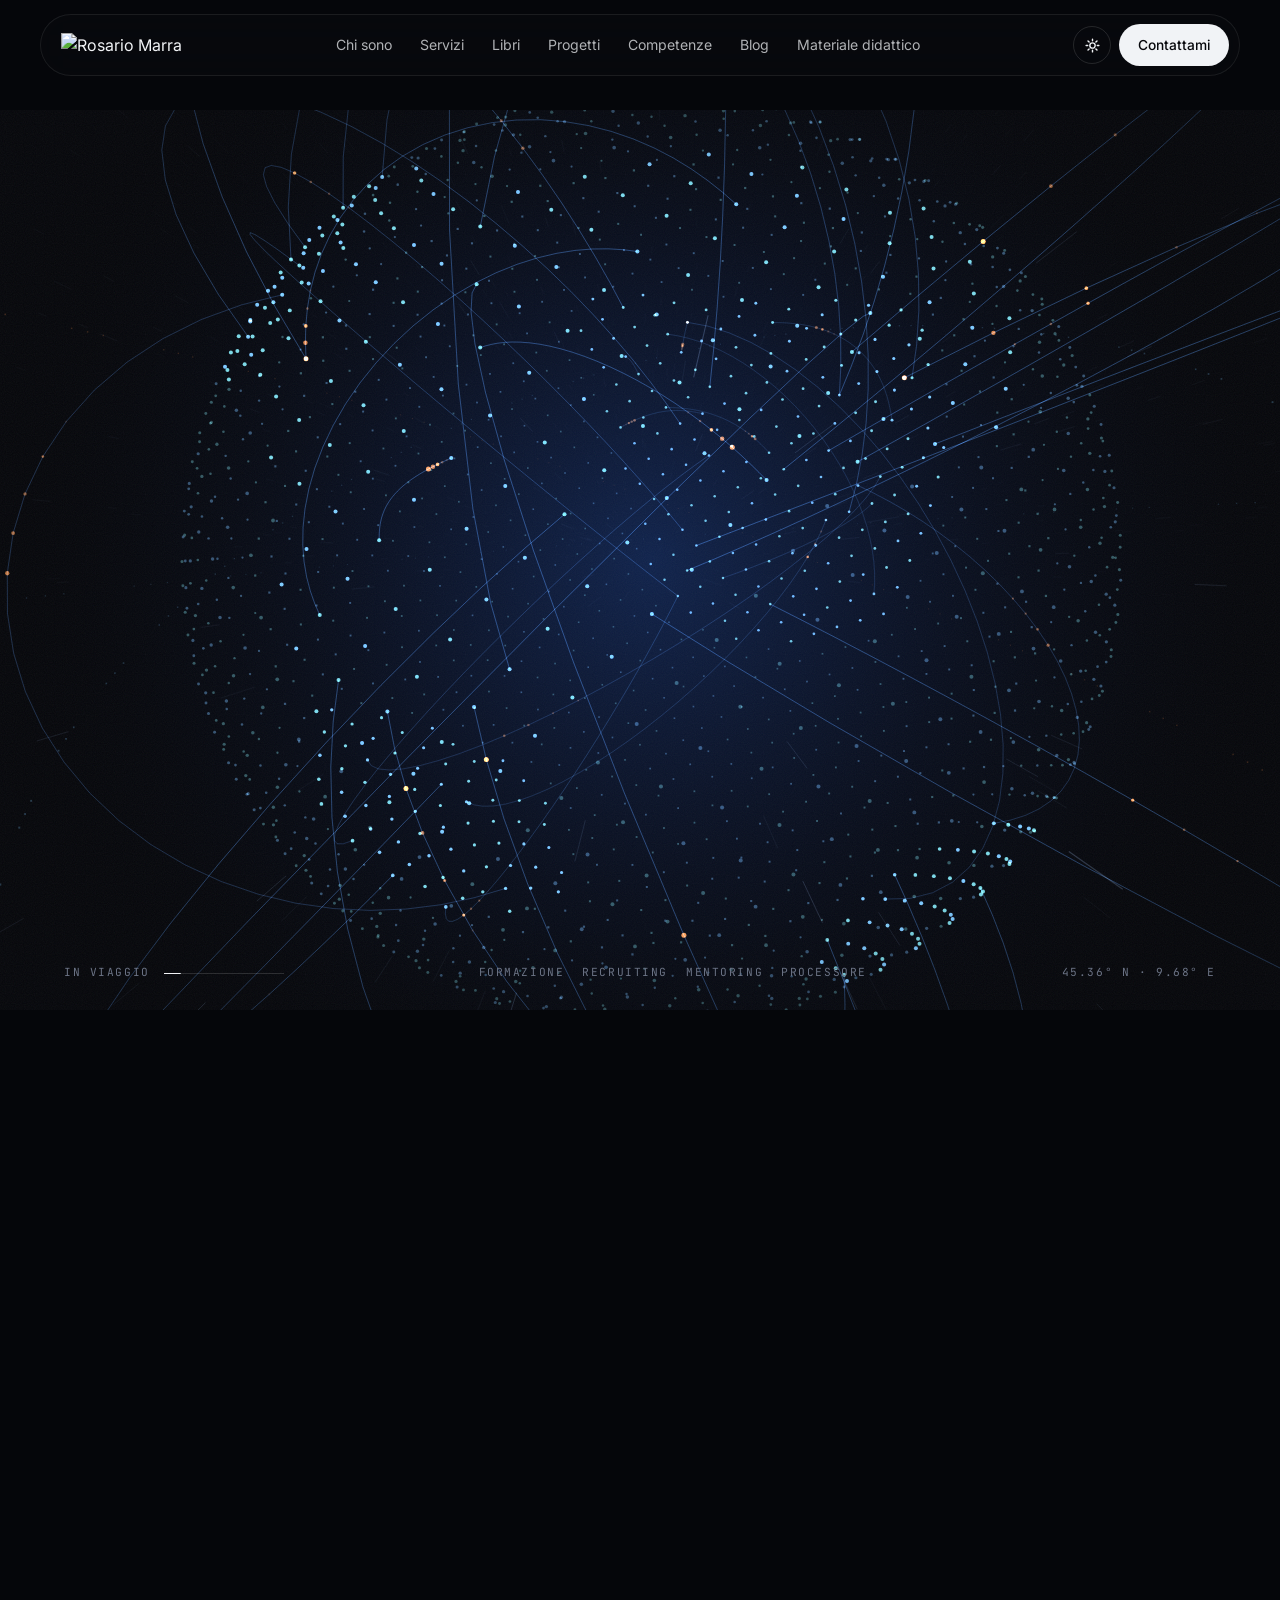
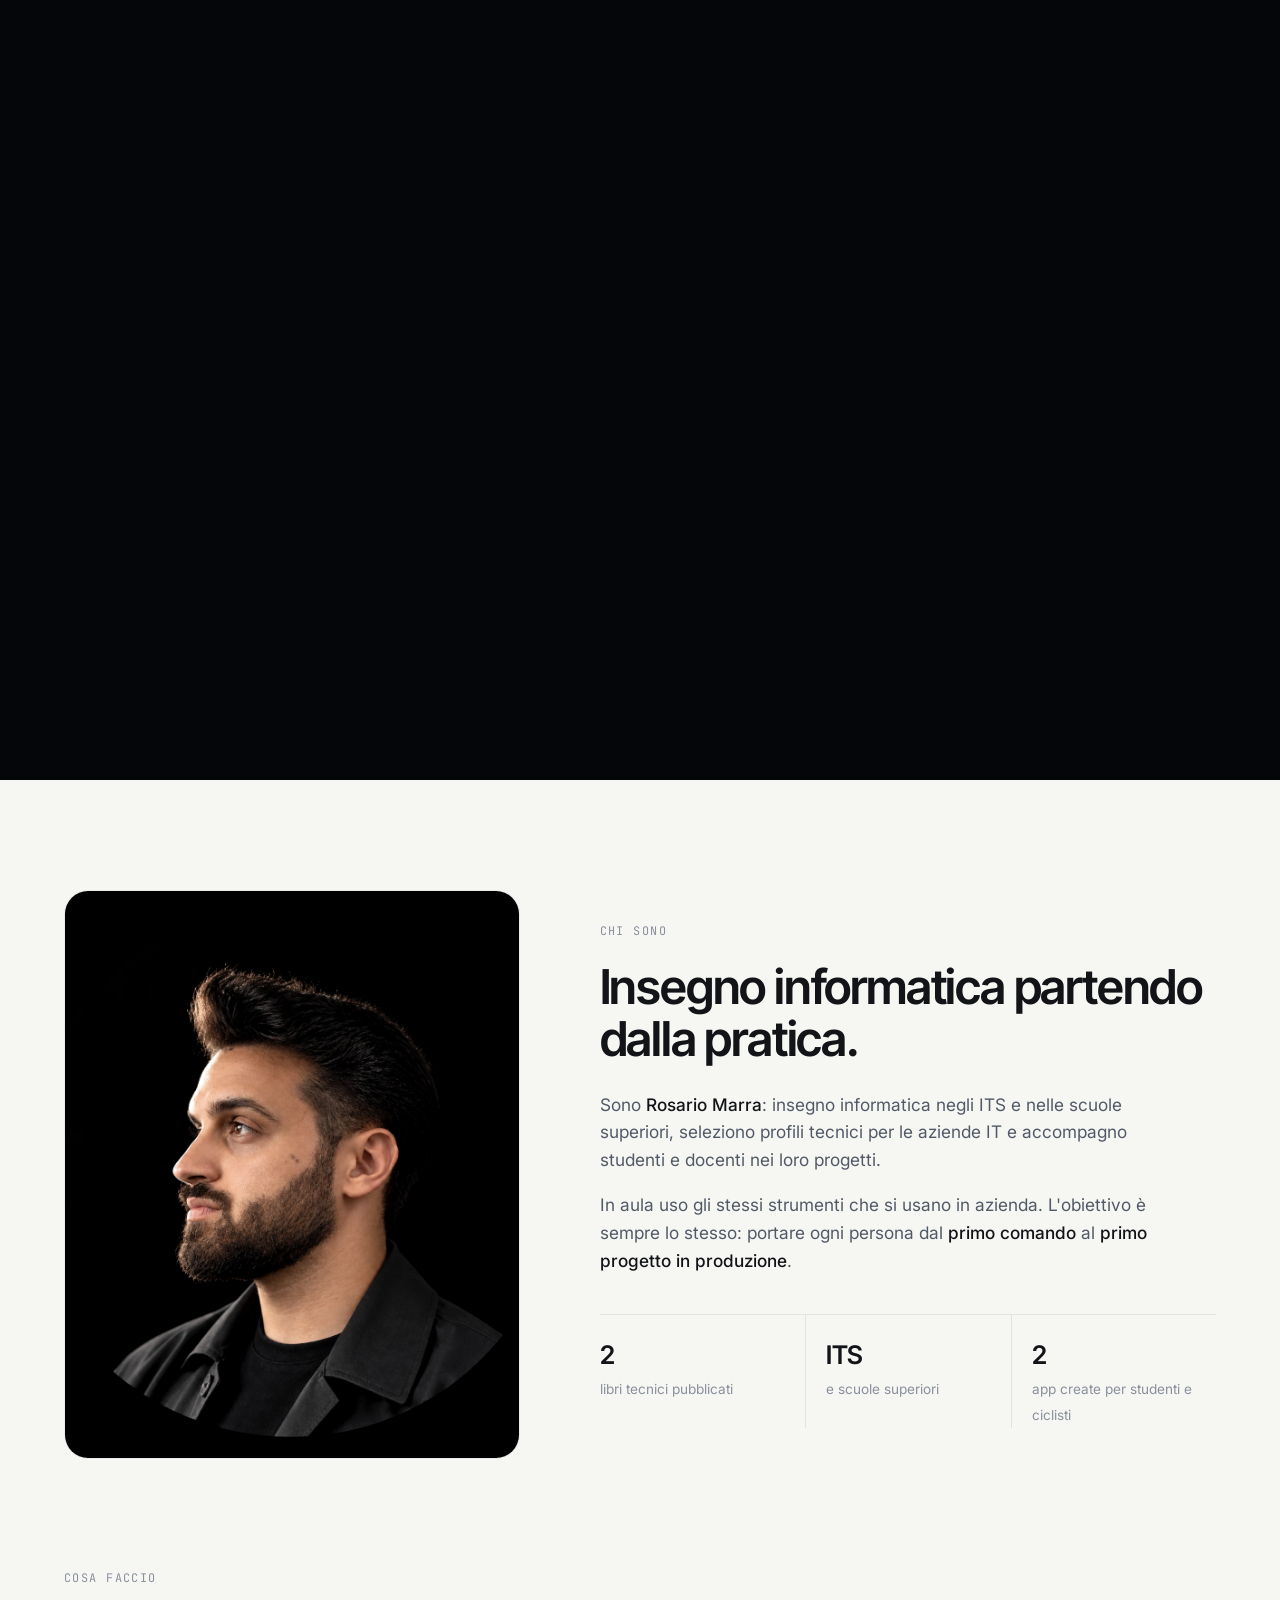
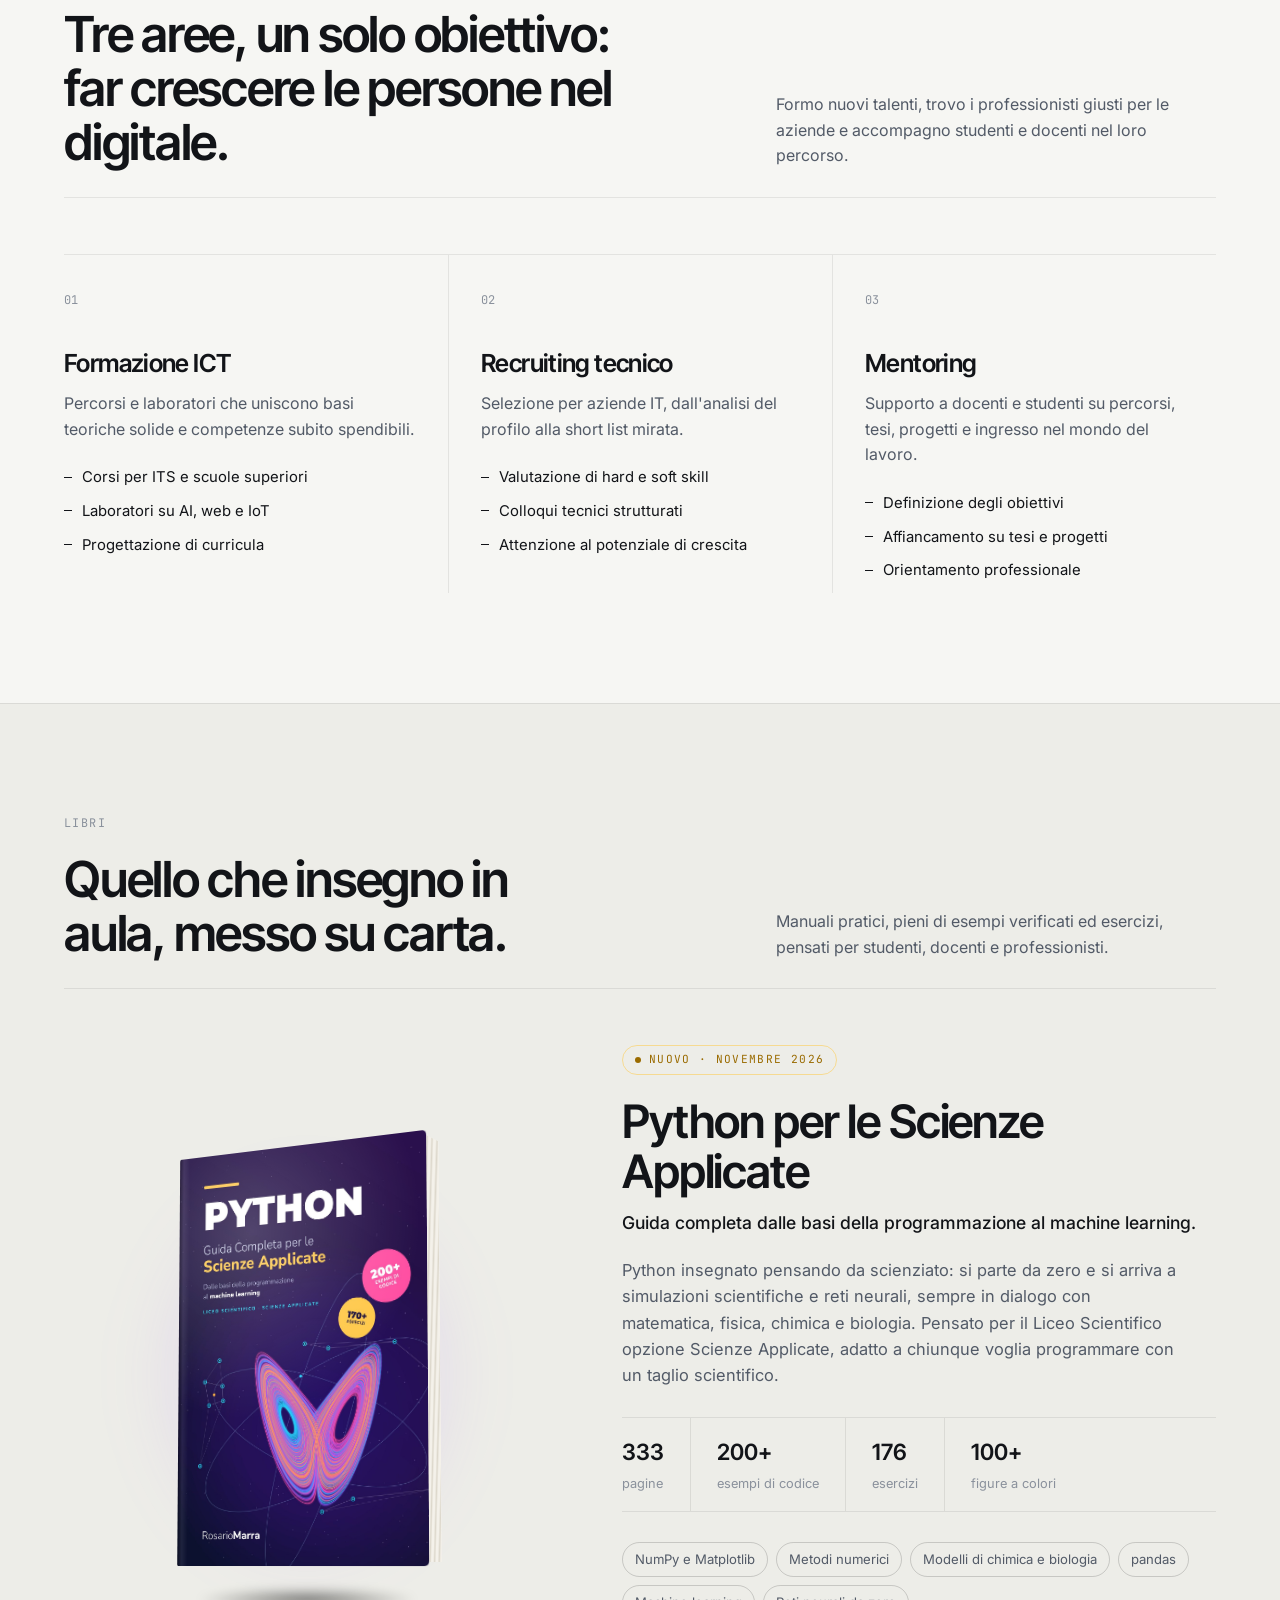
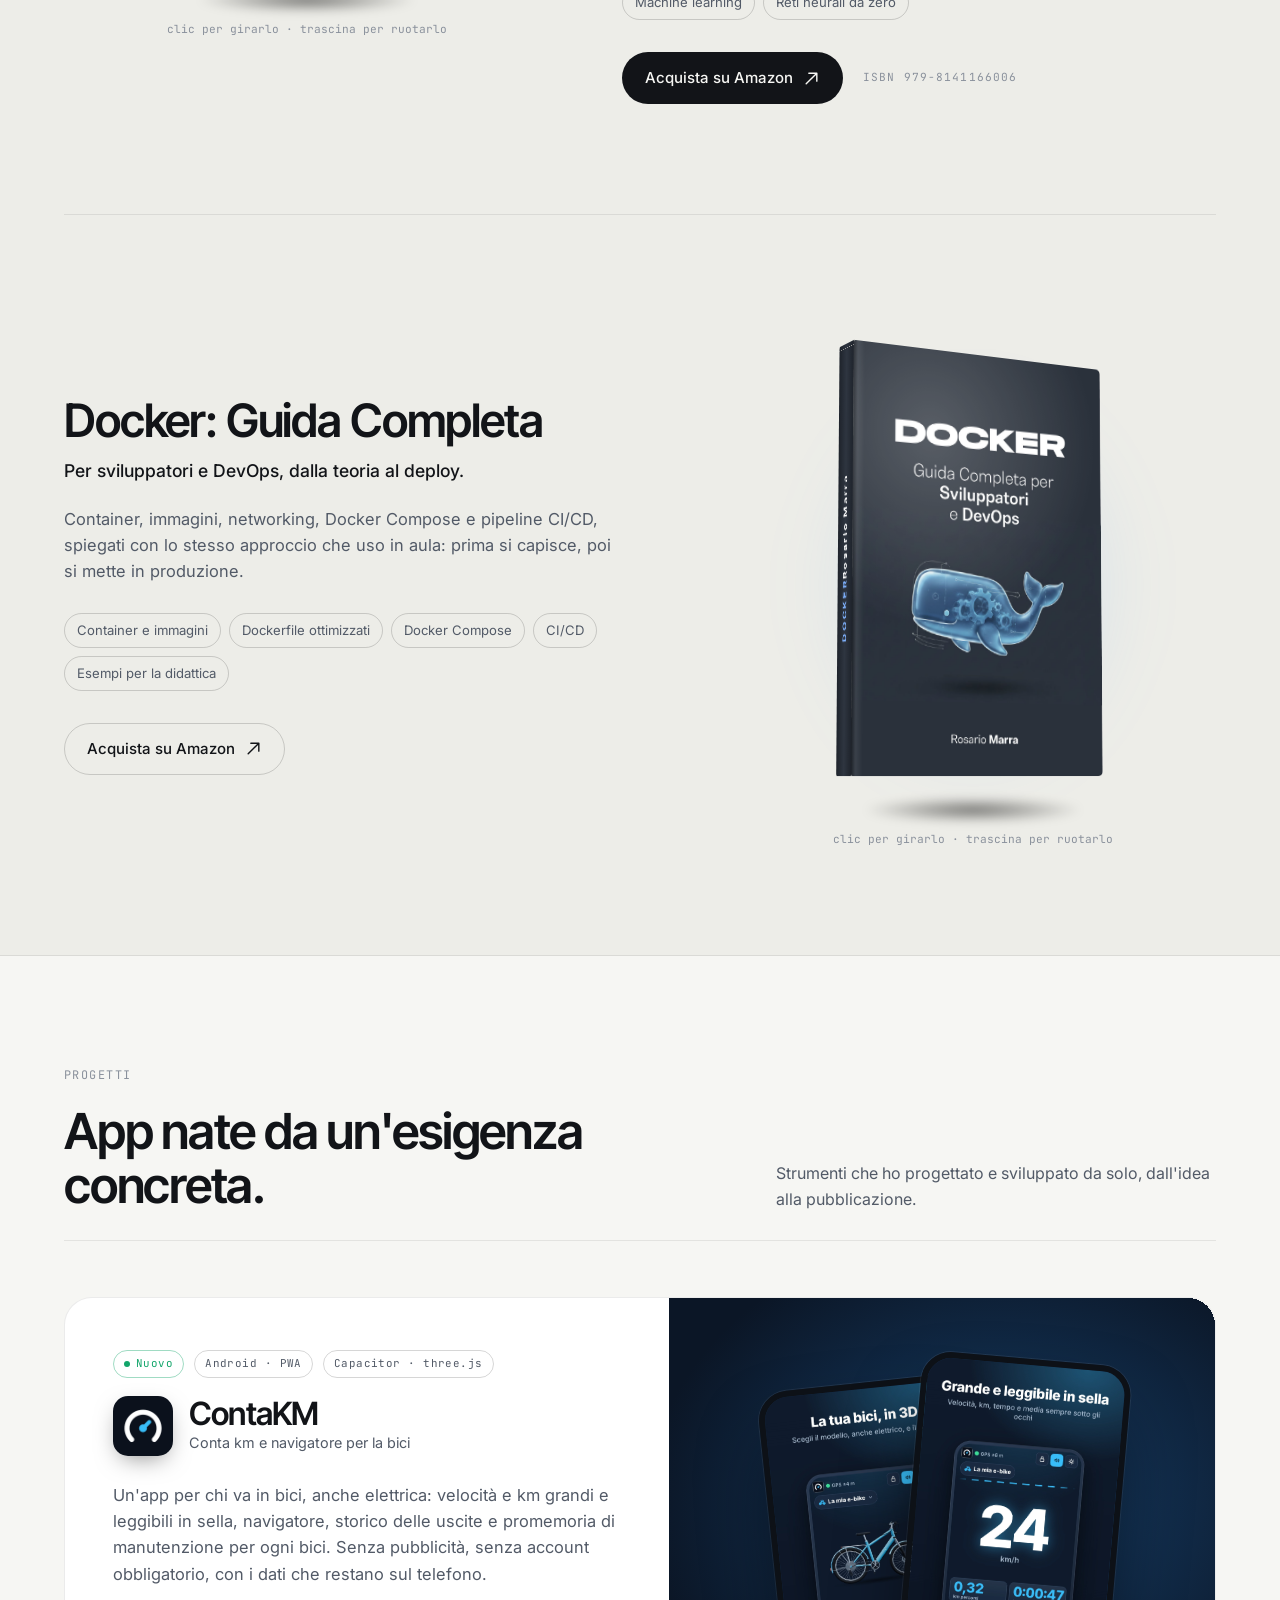
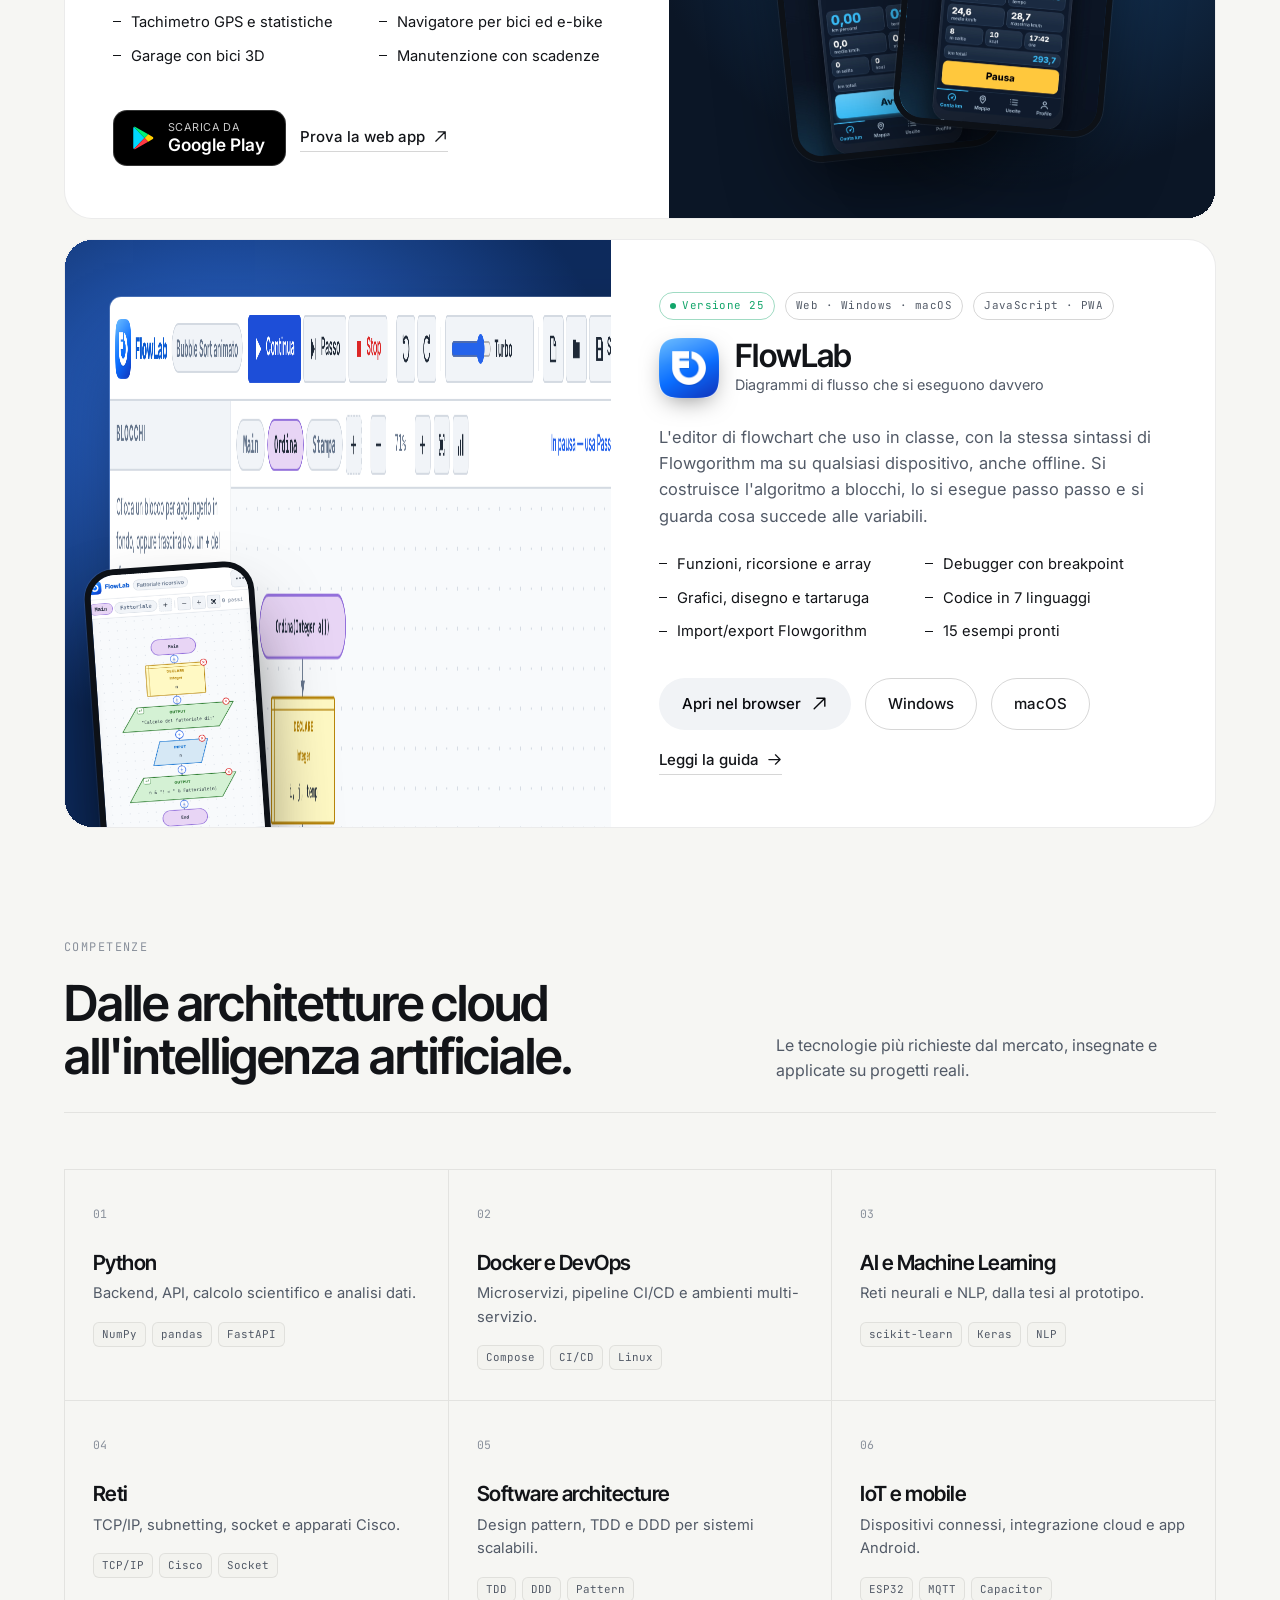
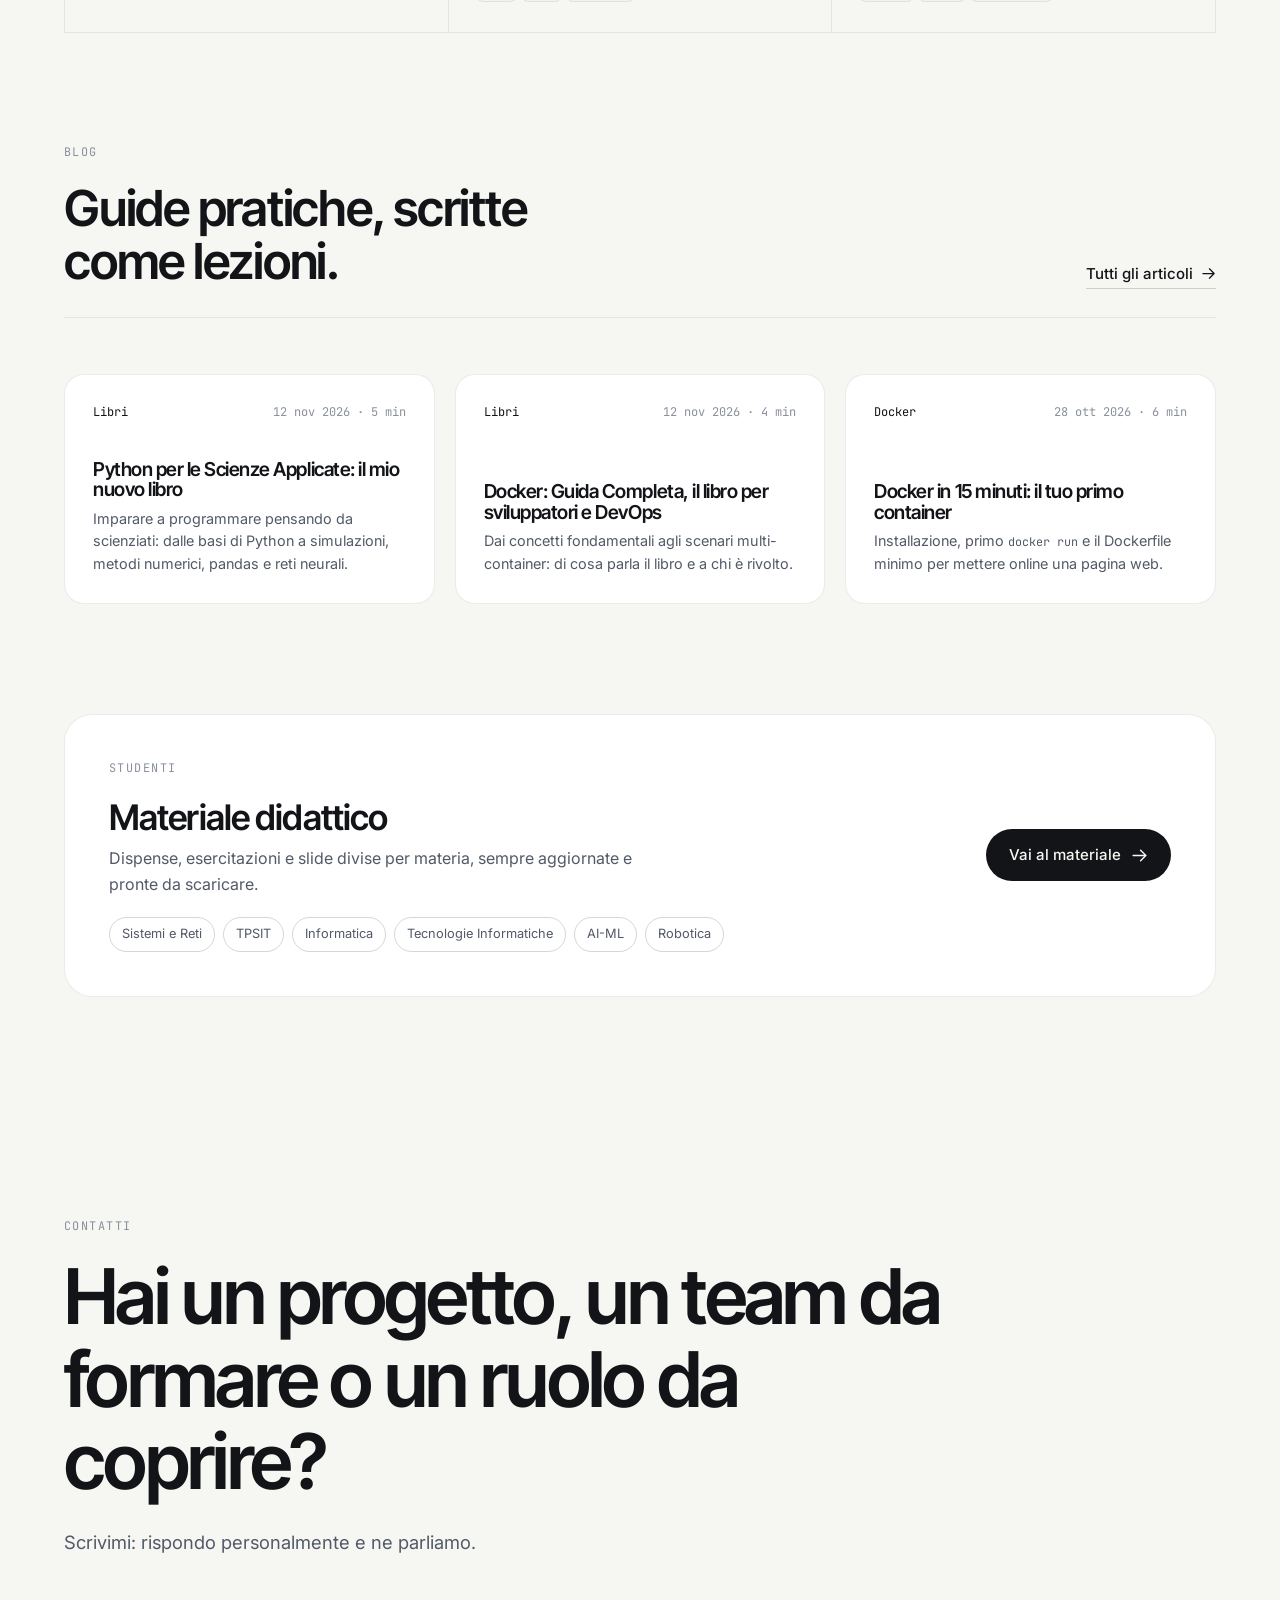
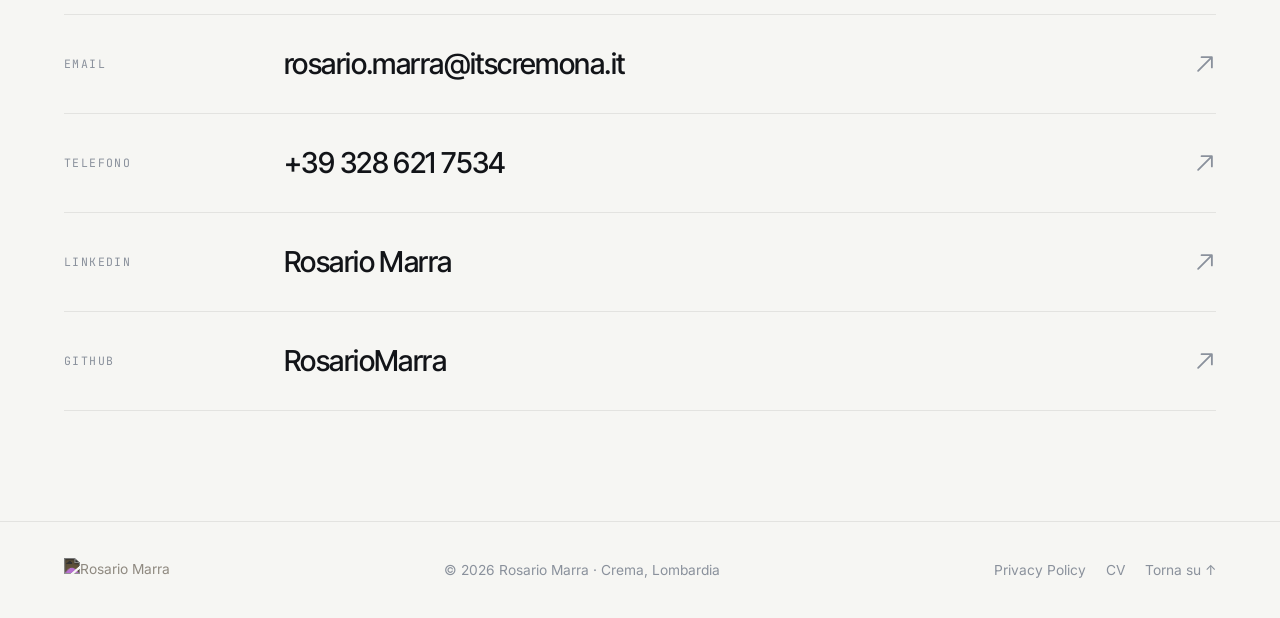
==== index.html @ b4e229fa "Home: FlowLab 25 in evidenza, ContaKM già su Google Play, foto senza didascalia" ====
<!DOCTYPE html>
<html lang="it">
<head>
<meta charset="UTF-8">
<meta name="viewport" content="width=device-width, initial-scale=1.0">
<title>Rosario Marra · Formazione ICT, Recruiting e Mentoring</title>
<meta name="description" content="Rosario Marra: docente e formatore ICT, recruiter tecnico e mentor. Autore di 'Python per le Scienze Applicate' e 'Docker: Guida Completa'. Creatore di FlowLab e ContaKM.">
<meta name="google-site-verification" content="A519YmlMuisMkPu24GiVBRYq2DzN08MAo_xSi-Y0aA8">
<meta name="author" content="Rosario Marra">
<meta name="robots" content="index, follow">
<link rel="canonical" href="https://rosariomarra.github.io/">
<meta property="og:type" content="website">
<meta property="og:locale" content="it_IT">
<meta property="og:site_name" content="Rosario Marra">
<meta property="og:url" content="https://rosariomarra.github.io/">
<meta property="og:title" content="Rosario Marra · Formazione ICT">
<meta property="og:description" content="Formazione, recruiting tecnico e mentoring nel mondo ICT.">
<meta property="og:image" content="https://rosariomarra.github.io/immagini/foto-rosario.webp">
<meta name="twitter:card" content="summary_large_image">
<link rel="icon" href="immagini/Logo Rosario Marra nero.png" type="image/png">
<script type="application/ld+json">
{
  "@context": "https://schema.org",
  "@graph": [
    {
      "@type": "Person",
      "@id": "https://rosariomarra.github.io/#persona",
      "name": "Rosario Marra",
      "url": "https://rosariomarra.github.io/",
      "image": "https://rosariomarra.github.io/immagini/foto-rosario.webp",
      "jobTitle": "Docente e formatore ICT, recruiter tecnico, mentor",
      "address": { "@type": "PostalAddress", "addressLocality": "Crema", "addressRegion": "Lombardia", "addressCountry": "IT" },
      "knowsAbout": ["Python", "Docker", "Intelligenza Artificiale", "Machine Learning", "IoT", "Reti TCP/IP", "Software Architecture"],
      "sameAs": ["https://linkedin.com/in/rosario-marra-2182bb107", "https://github.com/RosarioMarra"]
    },
    {
      "@type": "Book",
      "name": "Python per le Scienze Applicate: Guida completa dalle basi della programmazione al machine learning",
      "author": { "@id": "https://rosariomarra.github.io/#persona" },
      "isbn": "9798141166006",
      "numberOfPages": 333,
      "datePublished": "2026-11-09",
      "inLanguage": "it",
      "image": "https://rosariomarra.github.io/immagini/python-cover-front.jpg",
      "url": "https://www.amazon.it/dp/B0HQZT2199"
    },
    {
      "@type": "Book",
      "name": "Docker: Guida Completa per Sviluppatori e DevOps",
      "author": { "@id": "https://rosariomarra.github.io/#persona" },
      "inLanguage": "it",
      "image": "https://rosariomarra.github.io/immagini/cover-front.jpg"
    },
    {
      "@type": "MobileApplication",
      "name": "ContaKM",
      "operatingSystem": "Android",
      "applicationCategory": "SportsApplication",
      "author": { "@id": "https://rosariomarra.github.io/#persona" },
      "url": "https://rosariomarra.github.io/ContaKM/"
    },
    {
      "@type": "SoftwareApplication",
      "name": "FlowLab",
      "softwareVersion": "25",
      "operatingSystem": "Web, Windows, macOS",
      "applicationCategory": "EducationalApplication",
      "offers": { "@type": "Offer", "price": "0", "priceCurrency": "EUR" },
      "author": { "@id": "https://rosariomarra.github.io/#persona" },
      "image": "https://rosariomarra.github.io/immagini/flowlab/desktop.png",
      "url": "https://rosariomarra.github.io/FlowLab/"
    },
    {
      "@type": "WebSite",
      "name": "Rosario Marra",
      "url": "https://rosariomarra.github.io/",
      "inLanguage": "it"
    }
  ]
}
</script>
<meta name="theme-color" content="#06070B">
<link rel="preconnect" href="https://fonts.googleapis.com">
<link rel="preconnect" href="https://fonts.gstatic.com" crossorigin>
<link href="https://fonts.googleapis.com/css2?family=Inter:wght@400;500;600&family=Inter+Tight:wght@500;600;700&family=JetBrains+Mono:wght@400;500&display=swap" rel="stylesheet">
<style>
:root{
  --bg:#06070B; --bg-2:#0C0E14; --card:#10131A; --card-2:#161A22;
  --text:#F1F3F6; --muted:#98A1B0; --faint:#5C6474;
  --line:rgba(255,255,255,.07); --line-2:rgba(255,255,255,.14);
  --blue:#4D9FFF; --blue-soft:rgba(77,159,255,.10);
  --orange:#FF7A1A;
  --green:#3DDC97;
  --radius:18px;
  --display:'Inter Tight',Inter,system-ui,sans-serif;
  --body:Inter,system-ui,-apple-system,"Segoe UI",sans-serif;
  --mono:'JetBrains Mono',ui-monospace,Consolas,monospace;
  --shadow:0 30px 80px -30px rgba(0,0,0,.7);
  --logo-filter:none;
  --ease:cubic-bezier(.2,.7,.2,1);
}
:root[data-theme="light"]{
  --bg:#F6F6F3; --bg-2:#EDEDE8; --card:#FFFFFF; --card-2:#F3F3EF;
  --text:#121418; --muted:#525A67; --faint:#8A919C;
  --line:rgba(0,0,0,.08); --line-2:rgba(0,0,0,.16);
  --blue:#1F6FEB; --blue-soft:rgba(31,111,235,.08);
  --orange:#E8620A;
  --green:#12A56A;
  --shadow:0 30px 60px -30px rgba(20,22,26,.25);
  --logo-filter:invert(1);
}
*{margin:0;padding:0;box-sizing:border-box}
html{scroll-behavior:smooth;scroll-padding-top:90px}
body{font-family:var(--body);background:var(--bg);color:var(--text);line-height:1.6;-webkit-font-smoothing:antialiased;overflow-x:hidden;transition:background .3s,color .3s}
a{color:inherit;text-decoration:none}
img{max-width:100%;display:block}
.wrap{max-width:1200px;margin:0 auto;padding:0 24px}
section{padding:110px 0}
h1,h2,h3{font-family:var(--display);letter-spacing:-.025em;line-height:1.08;font-weight:600}
.label{font-family:var(--mono);font-size:.74rem;color:var(--faint);letter-spacing:.12em;text-transform:uppercase;margin-bottom:20px;display:flex;gap:14px;align-items:center}
.label b{color:var(--text);font-weight:500}
.sec-head{display:grid;grid-template-columns:1fr 1fr;gap:48px;align-items:end;margin-bottom:56px;padding-bottom:28px;border-bottom:1px solid var(--line)}
.sec-head h2{font-size:clamp(2rem,4vw,3.1rem)}
.sec-head p{color:var(--muted);max-width:440px;justify-self:end}
.muted{color:var(--muted)}

/* Buttons */
.btn{display:inline-flex;align-items:center;gap:10px;padding:13px 22px;border-radius:999px;font-weight:500;font-size:.94rem;transition:background .25s,border-color .25s,color .25s,transform .25s;border:1px solid transparent;cursor:pointer;white-space:nowrap}
.btn svg{width:17px;height:17px}
.btn-primary{background:var(--text);color:var(--bg)}
.btn-primary:hover{transform:translateY(-1px);background:color-mix(in srgb,var(--text) 86%,var(--blue))}
.btn-ghost{border-color:var(--line-2);color:var(--text)}
.btn-ghost:hover{border-color:var(--text)}
.btn-light{background:#F1F3F6;color:#06070B}
.btn-light:hover{background:#fff;transform:translateY(-1px)}
.btn-outline-light{border-color:rgba(255,255,255,.28);color:#F1F3F6}
.btn-outline-light:hover{border-color:#fff}
.link{display:inline-flex;align-items:center;gap:8px;font-weight:500;font-size:.94rem;color:var(--text);border-bottom:1px solid var(--line-2);padding-bottom:2px;transition:border-color .2s}
.link:hover{border-color:var(--text)}
.link svg{width:15px;height:15px}

/* Nav */
.nav{position:fixed;top:14px;left:0;right:0;z-index:100;padding:0 16px;transition:transform .4s var(--ease)}
.nav-inner{max-width:1200px;margin:0 auto;display:flex;align-items:center;justify-content:space-between;gap:16px;padding:9px 10px 9px 20px;border-radius:999px;background:rgba(10,11,16,.55);backdrop-filter:blur(18px) saturate(1.4);-webkit-backdrop-filter:blur(18px) saturate(1.4);border:1px solid rgba(255,255,255,.08);color:#F1F3F6}
.nav.on-page .nav-inner{background:color-mix(in srgb,var(--bg) 78%,transparent);border-color:var(--line);color:var(--text)}
.nav-logo img{height:24px;width:auto}
.nav:not(.on-page) .nav-logo img{filter:none}
.nav.on-page .nav-logo img{filter:var(--logo-filter)}
.nav-links{display:flex;gap:2px;list-style:none}
.nav-links a{padding:8px 13px;border-radius:999px;font-size:.88rem;opacity:.72;transition:opacity .2s,background .2s}
.nav-links a:hover,.nav-links a.active{opacity:1;background:rgba(127,127,127,.14)}
.nav-actions{display:flex;align-items:center;gap:8px}
.icon-btn{width:38px;height:38px;border-radius:50%;display:grid;place-items:center;border:1px solid rgba(127,127,127,.25);background:transparent;color:inherit;cursor:pointer}
.icon-btn svg{width:17px;height:17px}
.theme-btn .sun{display:none}
:root[data-theme="light"] .theme-btn .sun{display:block}
:root[data-theme="light"] .theme-btn .moon{display:none}
.nav-cta{padding:9px 18px;font-size:.86rem;background:#F1F3F6;color:#06070B}
.nav.on-page .nav-cta{background:var(--text);color:var(--bg)}
.burger{display:none;position:relative}
.burger i{position:absolute;left:11px;right:11px;height:1.5px;border-radius:2px;background:currentColor;transition:transform .45s var(--ease),top .45s var(--ease)}
.burger i:nth-child(1){top:14px}.burger i:nth-child(2){top:21px}
body.menu-open .burger i:nth-child(1){top:17.5px;transform:rotate(45deg)}
body.menu-open .burger i:nth-child(2){top:17.5px;transform:rotate(-45deg)}
body.menu-open .nav-inner{background:transparent!important;border-color:transparent!important;backdrop-filter:none;-webkit-backdrop-filter:none;color:#F1F3F6!important}
body.menu-open .nav-logo img{filter:none!important}
body.menu-open .nav-cta{opacity:0;pointer-events:none}
body.menu-open{overflow:hidden}

/* Menu a schermo intero (telefono e tablet) */
.mmenu{display:none;position:fixed;inset:0;z-index:90;flex-direction:column;justify-content:space-between;padding:110px 28px 34px;color:#F1F3F6;
  background:radial-gradient(700px 500px at 100% 0%,rgba(77,159,255,.18),transparent 60%),radial-gradient(600px 500px at 0% 100%,rgba(255,122,26,.10),transparent 60%),#05060A;
  clip-path:circle(0 at calc(100% - 46px) 34px);transition:clip-path .7s var(--ease);visibility:hidden;overflow-y:auto}
.mmenu::before{content:"";position:absolute;inset:0;pointer-events:none;opacity:.5;
  background-image:linear-gradient(rgba(255,255,255,.035) 1px,transparent 1px),linear-gradient(90deg,rgba(255,255,255,.035) 1px,transparent 1px);background-size:44px 44px;
  mask-image:linear-gradient(180deg,#000,transparent 85%);-webkit-mask-image:linear-gradient(180deg,#000,transparent 85%)}
body.menu-open .mmenu{clip-path:circle(150% at calc(100% - 46px) 34px);visibility:visible}
.mmenu-list{list-style:none;position:relative}
.mmenu-list li{overflow:hidden;border-bottom:1px solid rgba(255,255,255,.08)}
.mmenu-list a{display:flex;align-items:baseline;gap:18px;padding:14px 0;font-family:var(--display);font-size:clamp(1.9rem,8.5vw,2.8rem);font-weight:600;letter-spacing:-.03em;line-height:1.1;
  transform:translateY(110%);transition:transform .7s var(--ease),color .2s}
.mmenu-list a small{font-family:var(--mono);font-size:.72rem;font-weight:400;letter-spacing:.1em;color:#6B7385;min-width:22px}
.mmenu-list a:active,.mmenu-list a.active{color:#8EC5FF}
body.menu-open .mmenu-list a{transform:none}
body.menu-open .mmenu-list li:nth-child(1) a{transition-delay:.12s}
body.menu-open .mmenu-list li:nth-child(2) a{transition-delay:.16s}
body.menu-open .mmenu-list li:nth-child(3) a{transition-delay:.2s}
body.menu-open .mmenu-list li:nth-child(4) a{transition-delay:.24s}
body.menu-open .mmenu-list li:nth-child(5) a{transition-delay:.28s}
body.menu-open .mmenu-list li:nth-child(6) a{transition-delay:.32s}
body.menu-open .mmenu-list li:nth-child(7) a{transition-delay:.36s}
.mmenu-foot{position:relative;display:grid;gap:22px;margin-top:40px;opacity:0;transform:translateY(16px);transition:opacity .6s .4s,transform .6s .4s var(--ease)}
body.menu-open .mmenu-foot{opacity:1;transform:none}
.mmenu-foot .btn{justify-content:center}
.mmenu-contacts{display:flex;justify-content:space-between;gap:14px;flex-wrap:wrap;font-family:var(--mono);font-size:.72rem;letter-spacing:.08em;text-transform:uppercase;color:#7D8696}
.mmenu-contacts a:active{color:#fff}

/* ============ INTRO IMMERSIVA ============ */
.intro{position:relative;height:620vh;background:#05060A;color:#F1F3F6}
.intro-stage{position:sticky;top:0;height:100vh;height:100svh;overflow:hidden}
#world{position:absolute;inset:0;width:100%;height:100%;display:block}
.intro-vignette{position:absolute;inset:0;pointer-events:none;
  background:radial-gradient(ellipse 120% 90% at 50% 50%,transparent 45%,rgba(5,6,10,.85) 100%)}
.intro-grain{position:absolute;inset:-50%;pointer-events:none;opacity:.06;
  background-image:url("data:image/svg+xml,%3Csvg xmlns='http://www.w3.org/2000/svg' width='160' height='160'%3E%3Cfilter id='n'%3E%3CfeTurbulence type='fractalNoise' baseFrequency='.9' numOctaves='2'/%3E%3C/filter%3E%3Crect width='100%25' height='100%25' filter='url(%23n)'/%3E%3C/svg%3E");
  animation:grain 1.2s steps(4) infinite}
@keyframes grain{25%{transform:translate(-3%,2%)}50%{transform:translate(2%,-3%)}75%{transform:translate(-2%,-2%)}}
.intro-fade{position:absolute;inset:0;background:#05060A;opacity:0;pointer-events:none}
.scene{position:absolute;inset:0;display:flex;align-items:center;pointer-events:none;opacity:0;will-change:opacity,transform}
.scene.live{pointer-events:auto}
.scene .wrap{width:100%}
.s-hero h1{font-size:clamp(2.6rem,6.4vw,5.6rem);font-weight:600;max-width:820px;letter-spacing:-.035em;line-height:1.02;margin-bottom:26px}
.s-hero h1 em{font-style:normal;color:transparent;background:linear-gradient(90deg,#8EC5FF,#4D9FFF 60%,#7AE1E8);-webkit-background-clip:text;background-clip:text}
.s-hero p{font-size:1.1rem;color:#A9B1BF;max-width:540px;margin-bottom:34px}
.s-hero .label{color:#7D8696}
.s-hero .label b{color:#F1F3F6}
.ctas{display:flex;gap:12px;flex-wrap:wrap}
.s-chapter{justify-content:center;text-align:center}
.s-chapter::before{content:"";position:absolute;inset:0;background:radial-gradient(ellipse 50% 40% at 50% 50%,rgba(5,6,10,.7),transparent 75%);pointer-events:none}
.s-chapter .wrap{position:relative}
.s-chapter .num{font-family:var(--mono);font-size:.78rem;letter-spacing:.3em;color:#7AE1E8;margin-bottom:22px;text-transform:uppercase}
.s-chapter h2{font-size:clamp(2.4rem,7vw,6.2rem);letter-spacing:-.04em;line-height:1;max-width:1000px;margin:0 auto 22px}
.s-chapter p{font-size:clamp(1rem,1.6vw,1.2rem);color:#A9B1BF;max-width:560px;margin:0 auto}
.hud{position:absolute;left:0;right:0;bottom:28px;pointer-events:none;font-family:var(--mono);font-size:.7rem;letter-spacing:.14em;text-transform:uppercase;color:#6B7385}
.hud .wrap{display:flex;justify-content:space-between;align-items:center;gap:20px}
.hud-scroll{display:flex;align-items:center;gap:14px}
.hud-bar{width:120px;height:1px;background:rgba(255,255,255,.14);position:relative;overflow:hidden}
.hud-bar i{position:absolute;inset:0;background:#F1F3F6;transform-origin:0 50%;transform:scaleX(var(--p,0))}
.hud-steps{display:flex;gap:18px}
.hud-steps span{transition:color .3s}
.hud-steps span.on{color:#F1F3F6}

/* About */
.about-grid{display:grid;grid-template-columns:.85fr 1.15fr;gap:80px;align-items:center}
.portrait{position:relative;aspect-ratio:4/5;border-radius:24px;overflow:hidden;background:var(--card);border:1px solid var(--line)}
.portrait img{width:100%;height:100%;object-fit:cover;filter:grayscale(.15) contrast(1.03);transition:transform 1.2s var(--ease)}
.portrait:hover img{transform:scale(1.03)}
.portrait figcaption{position:absolute;left:16px;bottom:16px;right:16px;display:flex;justify-content:space-between;font-family:var(--mono);font-size:.68rem;letter-spacing:.12em;text-transform:uppercase;color:#fff;text-shadow:0 1px 8px rgba(0,0,0,.6)}
.about-text h2{font-size:clamp(2rem,3.8vw,3rem);margin-bottom:26px}
.about-text p{color:var(--muted);font-size:1.08rem;margin-bottom:18px;max-width:580px}
.about-text p strong{color:var(--text);font-weight:500}
.facts{display:grid;grid-template-columns:repeat(3,1fr);margin-top:40px;border-top:1px solid var(--line)}
.fact{padding:20px 20px 0 0}
.fact+.fact{padding-left:20px;border-left:1px solid var(--line)}
.fact b{display:block;font-family:var(--display);font-size:1.6rem;font-weight:600;letter-spacing:-.02em}
.fact small{color:var(--faint);font-size:.85rem}

/* Services */
.services{display:grid;grid-template-columns:repeat(3,1fr);border-top:1px solid var(--line)}
.svc{padding:36px 32px 10px 0}
.svc+.svc{padding-left:32px;border-left:1px solid var(--line)}
.svc .n{font-family:var(--mono);font-size:.75rem;color:var(--faint);margin-bottom:40px;display:block}
.svc h3{font-size:1.55rem;margin-bottom:14px}
.svc p{color:var(--muted);margin-bottom:24px}
.svc ul{list-style:none;display:grid;gap:10px}
.svc li{font-size:.93rem;padding-left:18px;position:relative}
.svc li::before{content:"";position:absolute;left:0;top:.7em;width:8px;height:1px;background:var(--text)}

/* Libri */
.books{background:var(--bg-2);border-block:1px solid var(--line);position:relative;overflow:hidden}
.book-row{display:grid;grid-template-columns:.9fr 1.1fr;gap:72px;align-items:center}
.book-row+.book-row{margin-top:110px;padding-top:110px;border-top:1px solid var(--line)}
.book-row.alt{grid-template-columns:1.1fr .9fr}
.book-row.alt .book-stage{order:2}
.book-stage{display:grid;place-items:center;perspective:1800px;padding:30px 0 70px;position:relative;cursor:grab;touch-action:pan-y;outline:none}
.book-stage::before{content:"";position:absolute;inset:10% 15%;border-radius:50%;background:radial-gradient(closest-side,var(--glow,rgba(77,159,255,.22)),transparent);filter:blur(30px);pointer-events:none}
.book-stage::after{content:"";position:absolute;bottom:22px;left:50%;width:220px;height:26px;transform:translateX(-50%);border-radius:50%;background:radial-gradient(closest-side,rgba(0,0,0,.5),transparent);filter:blur(5px);animation:shadow 7s ease-in-out infinite}
.book-float{animation:float 7s ease-in-out infinite;transform-style:preserve-3d}
@keyframes float{50%{transform:translateY(-12px)}}
@keyframes shadow{50%{transform:translateX(-50%) scale(.86);opacity:.7}}
.book{--w:280px;--h:420px;--t:35px;--rx:6deg;--ry:-28deg;--flip:0deg;
  width:var(--w);height:var(--h);position:relative;transform-style:preserve-3d;
  transform:rotateX(var(--rx)) rotateY(calc(var(--ry) + var(--flip)));transition:transform .6s var(--ease)}
.book.dragging{transition:none}
.book-face{position:absolute;inset:0;backface-visibility:hidden;-webkit-backface-visibility:hidden;border-radius:2px 5px 5px 2px;overflow:hidden;background:#1d1a3a}
.book-face img{width:100%;height:100%;object-fit:cover;pointer-events:none;user-select:none}
.book-front{transform:translateZ(calc(var(--t) / 2))}
.book-front::before{content:"";position:absolute;left:0;top:0;bottom:0;width:12px;z-index:1;background:linear-gradient(90deg,rgba(0,0,0,.35),rgba(255,255,255,.08) 40%,transparent)}
.book-back{transform:rotateY(180deg) translateZ(calc(var(--t) / 2))}
.book-glare{position:absolute;inset:0;z-index:2;pointer-events:none;mix-blend-mode:screen;
  background:radial-gradient(420px circle at var(--gx,30%) var(--gy,20%),rgba(255,255,255,.22),transparent 45%)}
.book-spine,.book-pages{position:absolute;top:0;height:100%;width:var(--t);left:calc(50% - var(--t) / 2)}
.book-spine{transform:rotateY(-90deg) translateZ(calc(var(--w) / 2));background:linear-gradient(90deg,#1E232B,#2E3540 50%,#1E232B);display:flex;align-items:center;justify-content:center;border-radius:2px;overflow:hidden}
.book-spine img{width:100%;height:100%;object-fit:cover}
.book-spine span{writing-mode:vertical-rl;transform:rotate(180deg);color:#fff;font-family:var(--display);font-weight:700;letter-spacing:.2em;font-size:.72rem;white-space:nowrap}
.book-spine span b{color:#7FB2FF;margin-right:14px}
.book-pages{transform:rotateY(90deg) translateZ(calc(var(--w) / 2 - 3px));height:calc(100% - 8px);top:4px;background:repeating-linear-gradient(90deg,#f4f1ea 0 2px,#ddd8cc 2px 3px)}
.book-top{position:absolute;left:0;width:calc(100% - 3px);height:var(--t);top:calc(50% - var(--t) / 2);transform:rotateX(90deg) translateZ(calc(var(--h) / 2 - 4px));background:repeating-linear-gradient(0deg,#f4f1ea 0 2px,#ddd8cc 2px 3px)}
.book-hint{position:absolute;bottom:-4px;left:50%;transform:translateX(-50%);font-family:var(--mono);font-size:.7rem;color:var(--faint);white-space:nowrap}
.tag-new{display:inline-flex;align-items:center;gap:8px;font-family:var(--mono);font-size:.7rem;letter-spacing:.12em;text-transform:uppercase;padding:5px 12px;border-radius:999px;border:1px solid color-mix(in srgb,#FFC83D 50%,transparent);color:#E9B21F;margin-bottom:22px}
:root[data-theme="light"] .tag-new{color:#9A6B00}
.tag-new::before{content:"";width:6px;height:6px;border-radius:50%;background:currentColor}
.book-info h2{font-size:clamp(2rem,3.6vw,2.9rem);margin-bottom:12px}
.book-info .sub{font-size:1.1rem;color:var(--text);margin-bottom:20px;font-weight:500}
.book-info>p{color:var(--muted);font-size:1.03rem;margin-bottom:28px;max-width:560px}
.specs{display:grid;grid-template-columns:repeat(4,auto);justify-content:start;gap:0;margin-bottom:30px;border-block:1px solid var(--line)}
.spec{padding:16px 26px 16px 0}
.spec+.spec{padding-left:26px;border-left:1px solid var(--line)}
.spec b{display:block;font-family:var(--display);font-size:1.4rem;font-weight:600}
.spec small{color:var(--faint);font-size:.8rem}
.topics{display:flex;flex-wrap:wrap;gap:8px;margin-bottom:32px}
.topics span{font-size:.82rem;padding:6px 12px;border-radius:999px;border:1px solid var(--line-2);color:var(--muted)}
.book-actions{display:flex;gap:20px;align-items:center;flex-wrap:wrap}

/* Progetti */
.proj-feature{display:grid;grid-template-columns:1.05fr .95fr;border:1px solid var(--line);border-radius:28px;overflow:hidden;background:var(--card)}
.proj-feature .pf-text{padding:52px 48px;display:flex;flex-direction:column}
.app-id{display:flex;align-items:center;gap:16px;margin-bottom:26px}
.app-id img{width:60px;height:60px;border-radius:15px;box-shadow:0 8px 24px -8px rgba(0,0,0,.5)}
.app-id h3{font-size:2rem}
.app-id small{display:block;color:var(--muted);font-size:.9rem}
.pf-text>p{color:var(--muted);font-size:1.03rem;margin-bottom:24px}
.pf-list{list-style:none;display:grid;grid-template-columns:1fr 1fr;gap:10px 24px;margin-bottom:34px}
.pf-list li{font-size:.92rem;padding-left:18px;position:relative}
.pf-list li::before{content:"";position:absolute;left:0;top:.7em;width:8px;height:1px;background:var(--text)}
.store-row{display:flex;gap:14px;align-items:center;flex-wrap:wrap;margin-top:auto}
.gplay{display:inline-flex;align-items:center;gap:12px;padding:10px 20px 10px 16px;border-radius:14px;background:#000;color:#fff;border:1px solid rgba(255,255,255,.2);transition:transform .25s}
.gplay:hover{transform:translateY(-1px)}
.gplay svg{width:26px;height:26px}
.gplay small{display:block;font-size:.68rem;letter-spacing:.04em;opacity:.8;line-height:1.2}
.gplay b{display:block;font-size:1.08rem;font-weight:600;line-height:1.2}
.soon{font-family:var(--mono);font-size:.7rem;letter-spacing:.1em;text-transform:uppercase;color:var(--faint)}
.pf-visual{position:relative;background:radial-gradient(500px 400px at 60% 40%,#17406b,#0b1626 70%);min-height:520px;overflow:hidden;display:grid;place-items:center}
.phone{position:absolute;width:210px;aspect-ratio:9/16;border-radius:30px;overflow:hidden;border:6px solid #0d1117;box-shadow:0 40px 80px -20px rgba(0,0,0,.7),0 0 0 1px rgba(255,255,255,.08);transition:transform .8s var(--ease)}
.phone img{width:100%;height:100%;object-fit:cover}
.phone.p1{transform:translate(-62px,10px) rotate(-6deg)}
.phone.p2{transform:translate(70px,-14px) rotate(5deg)}
.proj-feature:hover .phone.p1{transform:translate(-74px,4px) rotate(-8deg)}
.proj-feature:hover .phone.p2{transform:translate(82px,-20px) rotate(7deg)}
.fl-feature{margin-top:20px;grid-template-columns:.95fr 1.05fr}
.fl-feature .pf-text>.link{align-self:flex-start}
.fl-visual{background:radial-gradient(520px 420px at 30% 30%,#2f6fe0,#0d2a5c 75%)}
.fl-desk{position:absolute;left:44px;top:56px;width:760px;max-width:none;border-radius:12px;border:1px solid rgba(255,255,255,.18);box-shadow:0 40px 80px -24px rgba(0,0,0,.6);transition:transform .8s var(--ease)}
.fl-phone{width:170px;left:28px;bottom:-40px;transform:rotate(-4deg)}
.fl-feature:hover .fl-desk{transform:translate(-10px,-6px)}
.fl-feature:hover .fl-phone{transform:translateY(-14px) rotate(-6deg)}
.proj-grid{display:grid;grid-template-columns:1fr 1fr;gap:20px;margin-top:20px}
.proj{display:grid;grid-template-columns:1fr 1fr;border:1px solid var(--line);border-radius:28px;overflow:hidden;background:var(--card);grid-column:span 2}
.proj-shot{display:block;padding:28px 0 0 28px;background:linear-gradient(160deg,var(--bg-2),color-mix(in srgb,var(--blue) 10%,var(--bg-2)));overflow:hidden}
.proj-shot img{border-radius:10px 0 0 0;border:1px solid var(--line-2);border-right:0;border-bottom:0;transition:transform .8s var(--ease)}
.proj:hover .proj-shot img{transform:translateY(-6px)}
.proj-body{padding:44px 48px;display:flex;flex-direction:column;justify-content:center}
.proj-body h3{font-size:1.8rem;margin-bottom:12px}
.proj-body p{color:var(--muted);margin-bottom:26px}
.meta{display:flex;gap:10px;margin-bottom:18px;flex-wrap:wrap}
.badge{font-family:var(--mono);font-size:.68rem;padding:4px 10px;border-radius:999px;border:1px solid var(--line-2);color:var(--muted);display:inline-flex;align-items:center;gap:6px;letter-spacing:.04em}
.badge.live{color:var(--green);border-color:color-mix(in srgb,var(--green) 40%,transparent)}
.badge.live::before{content:"";width:6px;height:6px;border-radius:50%;background:currentColor}
.actions{display:flex;gap:22px;flex-wrap:wrap;align-items:center}

/* Competenze */
.skills{display:grid;grid-template-columns:repeat(3,1fr);border-top:1px solid var(--line);border-left:1px solid var(--line)}
.skill{padding:30px 28px;border-right:1px solid var(--line);border-bottom:1px solid var(--line);transition:background .3s}
.skill:hover{background:var(--card)}
.skill .n{font-family:var(--mono);font-size:.72rem;color:var(--faint)}
.skill h3{font-size:1.3rem;margin:26px 0 8px}
.skill p{color:var(--muted);font-size:.92rem;margin-bottom:16px}
.chips{display:flex;flex-wrap:wrap;gap:6px}
.chip{font-family:var(--mono);font-size:.68rem;padding:3px 8px;border-radius:6px;background:var(--card-2);border:1px solid var(--line);color:var(--muted)}

/* Blog */
.posts{display:grid;grid-template-columns:repeat(3,1fr);gap:20px}
.post{display:flex;flex-direction:column;padding:28px;border-radius:20px;background:var(--card);border:1px solid var(--line);transition:border-color .25s,transform .25s;min-height:230px}
.post:hover{border-color:var(--line-2);transform:translateY(-3px)}
.post-meta{display:flex;justify-content:space-between;gap:12px;font-size:.75rem;color:var(--faint);margin-bottom:auto;font-family:var(--mono);padding-bottom:28px}
.post-tag{color:var(--text)}
.post h3{font-size:1.2rem;margin-bottom:8px}
.post p{color:var(--muted);font-size:.9rem;line-height:1.55}
.post code{font-family:var(--mono);font-size:.82em}

/* E-learning */
.elearn{display:grid;grid-template-columns:1fr auto;gap:32px;align-items:center;padding:44px;border-radius:28px;border:1px solid var(--line);background:var(--card)}
.elearn h3{font-size:clamp(1.6rem,3vw,2.2rem);margin-bottom:10px}
.elearn p{color:var(--muted);max-width:560px}
.pills{display:flex;flex-wrap:wrap;gap:8px;margin-top:20px}
.pills span{font-size:.8rem;padding:6px 12px;border-radius:999px;border:1px solid var(--line-2);color:var(--muted)}

/* Contatti */
.contact h2{font-size:clamp(2.6rem,6vw,5rem);letter-spacing:-.035em;max-width:900px;margin-bottom:24px}
.contact-lead{color:var(--muted);font-size:1.15rem;max-width:560px;margin-bottom:56px}
.contact-list{border-top:1px solid var(--line)}
.crow{display:grid;grid-template-columns:200px 1fr auto;align-items:center;gap:20px;padding:26px 0;border-bottom:1px solid var(--line);transition:padding .3s var(--ease)}
.crow:hover{padding-left:12px}
.crow small{font-family:var(--mono);font-size:.72rem;letter-spacing:.12em;text-transform:uppercase;color:var(--faint)}
.crow b{font-family:var(--display);font-size:clamp(1.2rem,2.4vw,1.8rem);font-weight:500;letter-spacing:-.02em;word-break:break-word}
.crow svg{width:22px;height:22px;color:var(--faint);transition:color .2s,transform .3s}
.crow:hover svg{color:var(--text);transform:translate(3px,-3px)}

/* Footer */
footer{border-top:1px solid var(--line);padding:36px 0}
.foot{display:flex;justify-content:space-between;align-items:center;gap:20px;flex-wrap:wrap;color:var(--faint);font-size:.86rem}
.foot img{height:24px;filter:var(--logo-filter);opacity:.8}
.foot-links{display:flex;gap:20px}
.foot-links a:hover{color:var(--text)}

/* Reveal */
.reveal{opacity:0;transform:translateY(28px);transition:opacity 1s var(--ease),transform 1s var(--ease)}
.reveal.in{opacity:1;transform:none}

@media (prefers-reduced-motion:reduce){
  *{animation:none!important;transition:none!important}
  .reveal{opacity:1;transform:none}
  .intro{height:100vh}
}

/* Responsive */
@media (max-width:980px){
  .about-grid,.book-row,.book-row.alt,.proj-feature,.proj{grid-template-columns:1fr;gap:48px}
  .book-row.alt .book-stage{order:0}
  .sec-head{grid-template-columns:1fr;gap:16px}
  .sec-head p{justify-self:start}
  .services{grid-template-columns:1fr}
  .svc,.svc+.svc{padding:30px 0;border-left:0;border-bottom:1px solid var(--line)}
  .svc .n{margin-bottom:18px}
  .skills{grid-template-columns:1fr 1fr}
  .posts{grid-template-columns:1fr}
  .elearn{grid-template-columns:1fr;padding:30px}
  .proj-feature .pf-text,.proj-body{padding:34px 28px}
  .pf-visual{min-height:440px}
  .proj{gap:0}
  .crow{grid-template-columns:1fr auto}
  .crow small{grid-column:1/-1}
  .portrait{max-width:420px}
}
@media (max-width:860px){
  .nav-links{display:none}
  .burger{display:grid}
  .mmenu{display:flex}
  section{padding:80px 0}
  .hud-steps{display:none}
}
@media (max-width:560px){
  .skills{grid-template-columns:1fr}
  .book{--w:220px;--h:330px;--t:28px}
  .facts{grid-template-columns:1fr}
  .fact+.fact{padding-left:0;border-left:0}
  .specs{grid-template-columns:1fr 1fr}
  .spec:nth-child(3){padding-left:0;border-left:0}
  .pf-list{grid-template-columns:1fr}
  .phone{width:170px}
  .fl-phone{width:130px}
  .fl-desk{width:560px;left:24px;top:36px}
  .nav-cta{display:none}
}
</style>
</head>
<body>

<!-- NAV -->
<header class="nav" id="nav">
  <div class="nav-inner">
    <a href="#top" class="nav-logo" aria-label="Inizio pagina">
      <img src="Logo Rosario Marra-09.png" alt="Rosario Marra">
    </a>
    <ul class="nav-links">
      <li><a href="#chi-sono">Chi sono</a></li>
      <li><a href="#servizi">Servizi</a></li>
      <li><a href="#libri">Libri</a></li>
      <li><a href="#progetti">Progetti</a></li>
      <li><a href="#competenze">Competenze</a></li>
      <li><a href="#blog">Blog</a></li>
      <li><a href="e-learning.html">Materiale didattico</a></li>
    </ul>
    <div class="nav-actions">
      <button class="icon-btn theme-btn" id="themeBtn" aria-label="Cambia tema">
        <svg class="moon" fill="none" viewBox="0 0 24 24" stroke="currentColor" stroke-width="2"><path stroke-linecap="round" stroke-linejoin="round" d="M21.75 15A9.72 9.72 0 0 1 18 15.75 9.75 9.75 0 0 1 8.25 6c0-1.33.27-2.6.75-3.75A9.75 9.75 0 1 0 21.75 15Z"/></svg>
        <svg class="sun" fill="none" viewBox="0 0 24 24" stroke="currentColor" stroke-width="2"><path stroke-linecap="round" stroke-linejoin="round" d="M12 3v2.25m6.36.39-1.59 1.59M21 12h-2.25m-.39 6.36-1.59-1.59M12 18.75V21m-4.77-4.23-1.59 1.59M5.25 12H3m4.23-4.77L5.64 5.64M15.75 12a3.75 3.75 0 1 1-7.5 0 3.75 3.75 0 0 1 7.5 0Z"/></svg>
      </button>
      <button class="icon-btn burger" id="burger" aria-label="Apri menu" aria-expanded="false" aria-controls="mmenu"><i></i><i></i></button>
      <a href="#contatti" class="btn nav-cta">Contattami</a>
    </div>
  </div>
</header>

<!-- MENU MOBILE A SCHERMO INTERO -->
<nav class="mmenu" id="mmenu" aria-label="Menu" inert>
  <ul class="mmenu-list">
    <li><a href="#chi-sono"><small>01</small>Chi sono</a></li>
    <li><a href="#servizi"><small>02</small>Servizi</a></li>
    <li><a href="#libri"><small>03</small>Libri</a></li>
    <li><a href="#progetti"><small>04</small>Progetti</a></li>
    <li><a href="#competenze"><small>05</small>Competenze</a></li>
    <li><a href="#blog"><small>06</small>Blog</a></li>
    <li><a href="e-learning.html"><small>07</small>Materiale didattico</a></li>
  </ul>
  <div class="mmenu-foot">
    <a href="#contatti" class="btn btn-light">Contattami
      <svg fill="none" viewBox="0 0 24 24" stroke="currentColor" stroke-width="2"><path stroke-linecap="round" stroke-linejoin="round" d="M13.5 4.5 21 12m0 0-7.5 7.5M21 12H3"/></svg>
    </a>
    <div class="mmenu-contacts">
      <a href="mailto:rosario.marra@itscremona.it">Email</a>
      <a href="https://linkedin.com/in/rosario-marra-2182bb107" target="_blank" rel="noopener">LinkedIn</a>
      <a href="https://github.com/RosarioMarra" target="_blank" rel="noopener">GitHub</a>
      <a href="Cv_Rosario.Marra.pdf" download>CV</a>
    </div>
  </div>
</nav>

<main id="top">

<!-- INTRO IMMERSIVA: un mondo di dati che si attraversa scorrendo -->
<section class="intro" id="intro" aria-label="Introduzione">
  <div class="intro-stage" id="stage">
    <canvas id="world" aria-hidden="true"></canvas>
    <div class="intro-vignette"></div>
    <div class="intro-grain"></div>

    <div class="scene s-hero live" data-in="0" data-out=".12">
      <div class="wrap">
        <div class="label"><b>Rosario Marra</b> Crema, Italia</div>
        <h1>Formo le persone che costruiranno <em>la tecnologia di domani.</em></h1>
        <p>Docente ICT, recruiter tecnico e autore. Accompagno scuole, aziende e studenti dentro il digitale, dalle basi fino al primo progetto in produzione.</p>
        <div class="ctas">
          <a href="#contatti" class="btn btn-light">Lavoriamo insieme
            <svg fill="none" viewBox="0 0 24 24" stroke="currentColor" stroke-width="2"><path stroke-linecap="round" stroke-linejoin="round" d="M13.5 4.5 21 12m0 0-7.5 7.5M21 12H3"/></svg>
          </a>
          <a href="Cv_Rosario.Marra.pdf" download class="btn btn-outline-light">Scarica il CV</a>
        </div>
      </div>
    </div>

    <div class="scene s-chapter" data-in=".15" data-out=".30">
      <div class="wrap">
        <div class="num">01 · Formazione</div>
        <h2>Laboratori veri, con gli strumenti delle aziende.</h2>
        <p>Corsi per ITS e scuole superiori su Python, AI, reti, Docker e IoT.</p>
      </div>
    </div>

    <div class="scene s-chapter" data-in=".33" data-out=".48">
      <div class="wrap">
        <div class="num">02 · Recruiting</div>
        <h2>Il talento giusto, valutato da chi conosce il codice.</h2>
        <p>Selezione tecnica per aziende IT, dal profilo alla short list.</p>
      </div>
    </div>

    <div class="scene s-chapter" data-in=".52" data-out=".67">
      <div class="wrap">
        <div class="num">03 · Mentoring</div>
        <h2>Dal primo comando al primo progetto in produzione.</h2>
        <p>Affiancamento a studenti e docenti su tesi, progetti e carriera.</p>
      </div>
    </div>

    <div class="scene s-chapter" data-in=".71" data-out=".87">
      <div class="wrap">
        <div class="num">04 · Dentro la macchina</div>
        <h2>Non solo davanti alla tecnologia. Dentro.</h2>
        <p>Libri, app e laboratori: costruisco gli strumenti che insegno.</p>
      </div>
    </div>

    <div class="intro-fade" id="introFade"></div>

    <div class="hud" id="hud">
      <div class="wrap">
        <div class="hud-scroll"><span id="hudText">Scorri per entrare</span><span class="hud-bar"><i></i></span></div>
        <div class="hud-steps"><span>Formazione</span><span>Recruiting</span><span>Mentoring</span><span>Processore</span></div>
        <div>45.36° N · 9.68° E</div>
      </div>
    </div>
  </div>
</section>

<!-- CHI SONO -->
<section id="chi-sono">
  <div class="wrap about-grid">
    <figure class="portrait reveal">
      <img src="immagini/foto-rosario.webp" alt="Ritratto di Rosario Marra" width="1254" height="1254" loading="lazy">
    </figure>
    <div class="about-text reveal">
      <div class="label">Chi sono</div>
      <h2>Insegno informatica partendo dalla pratica.</h2>
      <p>Sono <strong>Rosario Marra</strong>: insegno informatica negli ITS e nelle scuole superiori, seleziono profili tecnici per le aziende IT e accompagno studenti e docenti nei loro progetti.</p>
      <p>In aula uso gli stessi strumenti che si usano in azienda. L'obiettivo è sempre lo stesso: portare ogni persona dal <strong>primo comando</strong> al <strong>primo progetto in produzione</strong>.</p>
      <div class="facts">
        <div class="fact"><b>2</b><small>libri tecnici pubblicati</small></div>
        <div class="fact"><b>ITS</b><small>e scuole superiori</small></div>
        <div class="fact"><b>2</b><small>app create per studenti e ciclisti</small></div>
      </div>
    </div>
  </div>
</section>

<!-- SERVIZI -->
<section id="servizi" style="padding-top:0">
  <div class="wrap">
    <div class="sec-head reveal">
      <div>
        <div class="label">Cosa faccio</div>
        <h2>Tre aree, un solo obiettivo: far crescere le persone nel digitale.</h2>
      </div>
      <p>Formo nuovi talenti, trovo i professionisti giusti per le aziende e accompagno studenti e docenti nel loro percorso.</p>
    </div>
    <div class="services">
      <article class="svc reveal">
        <span class="n">01</span>
        <h3>Formazione ICT</h3>
        <p>Percorsi e laboratori che uniscono basi teoriche solide e competenze subito spendibili.</p>
        <ul><li>Corsi per ITS e scuole superiori</li><li>Laboratori su AI, web e IoT</li><li>Progettazione di curricula</li></ul>
      </article>
      <article class="svc reveal">
        <span class="n">02</span>
        <h3>Recruiting tecnico</h3>
        <p>Selezione per aziende IT, dall'analisi del profilo alla short list mirata.</p>
        <ul><li>Valutazione di hard e soft skill</li><li>Colloqui tecnici strutturati</li><li>Attenzione al potenziale di crescita</li></ul>
      </article>
      <article class="svc reveal">
        <span class="n">03</span>
        <h3>Mentoring</h3>
        <p>Supporto a docenti e studenti su percorsi, tesi, progetti e ingresso nel mondo del lavoro.</p>
        <ul><li>Definizione degli obiettivi</li><li>Affiancamento su tesi e progetti</li><li>Orientamento professionale</li></ul>
      </article>
    </div>
  </div>
</section>

<!-- LIBRI -->
<section id="libri" class="books">
  <div class="wrap">
    <div class="sec-head reveal">
      <div>
        <div class="label">Libri</div>
        <h2>Quello che insegno in aula, messo su carta.</h2>
      </div>
      <p>Manuali pratici, pieni di esempi verificati ed esercizi, pensati per studenti, docenti e professionisti.</p>
    </div>

    <div class="book-row">
      <div class="book-stage reveal" style="--glow:rgba(160,90,255,.28)" role="button" tabindex="0" aria-label="Libro Python per le Scienze Applicate: clicca per girarlo e leggere il retro">
        <div class="book-float">
          <div class="book">
            <div class="book-face book-front"><img src="immagini/python-cover-front.jpg" alt="Copertina di Python per le Scienze Applicate, di Rosario Marra" draggable="false"><div class="book-glare"></div></div>
            <div class="book-face book-back"><img src="immagini/python-cover-back.jpg" alt="Retro di copertina di Python per le Scienze Applicate" draggable="false"><div class="book-glare"></div></div>
            <div class="book-spine"><img src="immagini/python-cover-spine.jpg" alt="" draggable="false"></div>
            <div class="book-pages"></div>
            <div class="book-top"></div>
          </div>
        </div>
        <div class="book-hint">clic per girarlo · trascina per ruotarlo</div>
      </div>
      <div class="book-info reveal">
        <div class="tag-new">Nuovo · novembre 2026</div>
        <h2>Python per le Scienze Applicate</h2>
        <div class="sub">Guida completa dalle basi della programmazione al machine learning.</div>
        <p>Python insegnato pensando da scienziato: si parte da zero e si arriva a simulazioni scientifiche e reti neurali, sempre in dialogo con matematica, fisica, chimica e biologia. Pensato per il Liceo Scientifico opzione Scienze Applicate, adatto a chiunque voglia programmare con un taglio scientifico.</p>
        <div class="specs">
          <div class="spec"><b>333</b><small>pagine</small></div>
          <div class="spec"><b>200+</b><small>esempi di codice</small></div>
          <div class="spec"><b>176</b><small>esercizi</small></div>
          <div class="spec"><b>100+</b><small>figure a colori</small></div>
        </div>
        <div class="topics"><span>NumPy e Matplotlib</span><span>Metodi numerici</span><span>Modelli di chimica e biologia</span><span>pandas</span><span>Machine learning</span><span>Reti neurali da zero</span></div>
        <div class="book-actions">
          <a href="https://www.amazon.it/dp/B0HQZT2199" target="_blank" rel="noopener" class="btn btn-primary">Acquista su Amazon
            <svg fill="none" viewBox="0 0 24 24" stroke="currentColor" stroke-width="2"><path stroke-linecap="round" stroke-linejoin="round" d="M4.5 19.5l15-15m0 0H8.25m11.25 0v11.25"/></svg>
          </a>
          <span class="soon">ISBN 979-8141166006</span>
        </div>
      </div>
    </div>

    <div class="book-row alt">
      <div class="book-stage reveal" role="button" tabindex="0" aria-label="Libro Docker: clicca per girarlo e leggere il retro">
        <div class="book-float">
          <div class="book">
            <div class="book-face book-front"><img src="immagini/cover-front.jpg" alt="Copertina di Docker: Guida Completa per Sviluppatori e DevOps, di Rosario Marra" draggable="false"><div class="book-glare"></div></div>
            <div class="book-face book-back"><img src="immagini/cover-back.jpg" alt="Retro di copertina di Docker: Guida Completa" draggable="false"><div class="book-glare"></div></div>
            <div class="book-spine"><span><b>DOCKER</b>Rosario Marra</span></div>
            <div class="book-pages"></div>
            <div class="book-top"></div>
          </div>
        </div>
        <div class="book-hint">clic per girarlo · trascina per ruotarlo</div>
      </div>
      <div class="book-info reveal">
        <h2>Docker: Guida Completa</h2>
        <div class="sub">Per sviluppatori e DevOps, dalla teoria al deploy.</div>
        <p>Container, immagini, networking, Docker Compose e pipeline CI/CD, spiegati con lo stesso approccio che uso in aula: prima si capisce, poi si mette in produzione.</p>
        <div class="topics"><span>Container e immagini</span><span>Dockerfile ottimizzati</span><span>Docker Compose</span><span>CI/CD</span><span>Esempi per la didattica</span></div>
        <div class="book-actions">
          <a href="https://www.amazon.it/s?k=Docker+Guida+Completa+per+Sviluppatori+e+DevOps+Rosario+Marra" target="_blank" rel="noopener" class="btn btn-ghost">Acquista su Amazon
            <svg fill="none" viewBox="0 0 24 24" stroke="currentColor" stroke-width="2"><path stroke-linecap="round" stroke-linejoin="round" d="M4.5 19.5l15-15m0 0H8.25m11.25 0v11.25"/></svg>
          </a>
        </div>
      </div>
    </div>
  </div>
</section>

<!-- PROGETTI -->
<section id="progetti">
  <div class="wrap">
    <div class="sec-head reveal">
      <div>
        <div class="label">Progetti</div>
        <h2>App nate da un'esigenza concreta.</h2>
      </div>
      <p>Strumenti che ho progettato e sviluppato da solo, dall'idea alla pubblicazione.</p>
    </div>

    <article class="proj-feature reveal">
      <div class="pf-text">
        <div class="meta"><span class="badge live">Nuovo</span><span class="badge">Android · PWA</span><span class="badge">Capacitor · three.js</span></div>
        <div class="app-id">
          <img src="immagini/contakm/icona.png" alt="Icona di ContaKM" width="60" height="60" loading="lazy">
          <div><h3>ContaKM</h3><small>Conta km e navigatore per la bici</small></div>
        </div>
        <p>Un'app per chi va in bici, anche elettrica: velocità e km grandi e leggibili in sella, navigatore, storico delle uscite e promemoria di manutenzione per ogni bici. Senza pubblicità, senza account obbligatorio, con i dati che restano sul telefono.</p>
        <ul class="pf-list">
          <li>Tachimetro GPS e statistiche</li>
          <li>Navigatore per bici ed e-bike</li>
          <li>Garage con bici 3D</li>
          <li>Manutenzione con scadenze</li>
        </ul>
        <div class="store-row">
          <!-- Link Google Play: quando l'app è pubblicata questo indirizzo funziona già (stesso ID del pacchetto Android). -->
          <a class="gplay" href="https://play.google.com/store/apps/details?id=io.github.rosariomarra.contakm" target="_blank" rel="noopener" aria-label="Scarica ContaKM da Google Play">
            <svg viewBox="0 0 24 24" aria-hidden="true"><path fill="#00D7FE" d="M3.6 1.8 13.4 12 3.6 22.2c-.4-.2-.6-.6-.6-1.1V2.9c0-.5.2-.9.6-1.1Z"/><path fill="#FFCE00" d="m16.8 8.6-3.4 3.4 3.4 3.4 3.9-2.2c1.1-.6 1.1-1.8 0-2.4l-3.9-2.2Z"/><path fill="#FF3A44" d="M13.4 12 3.6 22.2c.4.2.9.2 1.4-.1l11.8-6.7L13.4 12Z"/><path fill="#00F076" d="M3.6 1.8c.4-.2.9-.2 1.4.1l11.8 6.7-3.4 3.4L3.6 1.8Z"/></svg>
            <span><small>SCARICA DA</small><b>Google Play</b></span>
          </a>
          <a href="https://rosariomarra.github.io/ContaKM/" target="_blank" rel="noopener" class="link">Prova la web app
            <svg fill="none" viewBox="0 0 24 24" stroke="currentColor" stroke-width="2"><path stroke-linecap="round" stroke-linejoin="round" d="M4.5 19.5l15-15m0 0H8.25m11.25 0v11.25"/></svg>
          </a>
        </div>
      </div>
      <div class="pf-visual" aria-hidden="true">
        <div class="phone p1"><img src="immagini/contakm/02.jpg" alt="" loading="lazy"></div>
        <div class="phone p2"><img src="immagini/contakm/01.jpg" alt="" loading="lazy"></div>
      </div>
    </article>

    <article class="proj-feature fl-feature reveal">
      <div class="pf-visual fl-visual" aria-hidden="true">
        <img class="fl-desk" src="immagini/flowlab/desktop.png" alt="" width="2880" height="1720" loading="lazy">
        <div class="phone fl-phone"><img src="immagini/flowlab/mobile.png" alt="" loading="lazy"></div>
      </div>
      <div class="pf-text">
        <div class="meta"><span class="badge live">Versione 25</span><span class="badge">Web · Windows · macOS</span><span class="badge">JavaScript · PWA</span></div>
        <div class="app-id">
          <img src="immagini/flowlab/icona.png" alt="Icona di FlowLab" width="60" height="60" loading="lazy">
          <div><h3>FlowLab</h3><small>Diagrammi di flusso che si eseguono davvero</small></div>
        </div>
        <p>L'editor di flowchart che uso in classe, con la stessa sintassi di Flowgorithm ma su qualsiasi dispositivo, anche offline. Si costruisce l'algoritmo a blocchi, lo si esegue passo passo e si guarda cosa succede alle variabili.</p>
        <ul class="pf-list">
          <li>Funzioni, ricorsione e array</li>
          <li>Debugger con breakpoint</li>
          <li>Grafici, disegno e tartaruga</li>
          <li>Codice in 7 linguaggi</li>
          <li>Import/export Flowgorithm</li>
          <li>15 esempi pronti</li>
        </ul>
        <div class="store-row">
          <a href="https://rosariomarra.github.io/FlowLab/" target="_blank" rel="noopener" class="btn btn-light">Apri nel browser
            <svg fill="none" viewBox="0 0 24 24" stroke="currentColor" stroke-width="2"><path stroke-linecap="round" stroke-linejoin="round" d="M4.5 19.5l15-15m0 0H8.25m11.25 0v11.25"/></svg>
          </a>
          <a href="https://github.com/RosarioMarra/FlowLab/releases/latest/download/FlowLab-Setup-Windows.exe" class="btn btn-ghost">Windows</a>
          <a href="https://github.com/RosarioMarra/FlowLab/releases/latest/download/FlowLab-macOS.dmg" class="btn btn-ghost">macOS</a>
        </div>
        <a href="blog/flowlab-diagrammi-di-flusso.html" class="link" style="margin-top:18px">Leggi la guida
          <svg fill="none" viewBox="0 0 24 24" stroke="currentColor" stroke-width="2"><path stroke-linecap="round" stroke-linejoin="round" d="M13.5 4.5 21 12m0 0-7.5 7.5M21 12H3"/></svg>
        </a>
      </div>
    </article>
  </div>
</section>

<!-- COMPETENZE -->
<section id="competenze" style="padding-top:0">
  <div class="wrap">
    <div class="sec-head reveal">
      <div>
        <div class="label">Competenze</div>
        <h2>Dalle architetture cloud all'intelligenza artificiale.</h2>
      </div>
      <p>Le tecnologie più richieste dal mercato, insegnate e applicate su progetti reali.</p>
    </div>
    <div class="skills reveal">
      <div class="skill"><span class="n">01</span><h3>Python</h3><p>Backend, API, calcolo scientifico e analisi dati.</p><div class="chips"><span class="chip">NumPy</span><span class="chip">pandas</span><span class="chip">FastAPI</span></div></div>
      <div class="skill"><span class="n">02</span><h3>Docker e DevOps</h3><p>Microservizi, pipeline CI/CD e ambienti multi-servizio.</p><div class="chips"><span class="chip">Compose</span><span class="chip">CI/CD</span><span class="chip">Linux</span></div></div>
      <div class="skill"><span class="n">03</span><h3>AI e Machine Learning</h3><p>Reti neurali e NLP, dalla tesi al prototipo.</p><div class="chips"><span class="chip">scikit-learn</span><span class="chip">Keras</span><span class="chip">NLP</span></div></div>
      <div class="skill"><span class="n">04</span><h3>Reti</h3><p>TCP/IP, subnetting, socket e apparati Cisco.</p><div class="chips"><span class="chip">TCP/IP</span><span class="chip">Cisco</span><span class="chip">Socket</span></div></div>
      <div class="skill"><span class="n">05</span><h3>Software architecture</h3><p>Design pattern, TDD e DDD per sistemi scalabili.</p><div class="chips"><span class="chip">TDD</span><span class="chip">DDD</span><span class="chip">Pattern</span></div></div>
      <div class="skill"><span class="n">06</span><h3>IoT e mobile</h3><p>Dispositivi connessi, integrazione cloud e app Android.</p><div class="chips"><span class="chip">ESP32</span><span class="chip">MQTT</span><span class="chip">Capacitor</span></div></div>
    </div>
  </div>
</section>

<!-- BLOG -->
<section id="blog" style="padding-top:0">
  <div class="wrap">
    <div class="sec-head reveal">
      <div>
        <div class="label">Blog</div>
        <h2>Guide pratiche, scritte come lezioni.</h2>
      </div>
      <a href="blog.html" class="link" style="justify-self:end">Tutti gli articoli
        <svg fill="none" viewBox="0 0 24 24" stroke="currentColor" stroke-width="2"><path stroke-linecap="round" stroke-linejoin="round" d="M13.5 4.5 21 12m0 0-7.5 7.5M21 12H3"/></svg>
      </a>
    </div>
    <div class="posts" id="ultimiArticoli">
      <a href="blog/libro-python-scienze-applicate.html" class="post reveal">
        <div class="post-meta"><span class="post-tag">Libri</span><span>12 nov 2026 · 5 min</span></div>
        <h3>Python per le Scienze Applicate: il mio nuovo libro</h3>
        <p>Imparare a programmare pensando da scienziati: dalle basi di Python a simulazioni, metodi numerici, pandas e reti neurali.</p>
      </a>
      <a href="blog/libro-docker-guida-completa.html" class="post reveal">
        <div class="post-meta"><span class="post-tag">Libri</span><span>12 nov 2026 · 4 min</span></div>
        <h3>Docker: Guida Completa, il libro per sviluppatori e DevOps</h3>
        <p>Dai concetti fondamentali agli scenari multi-container: di cosa parla il libro e a chi è rivolto.</p>
      </a>
      <a href="blog/docker-primo-container.html" class="post reveal">
        <div class="post-meta"><span class="post-tag">Docker</span><span>28 ott 2026 · 6 min</span></div>
        <h3>Docker in 15 minuti: il tuo primo container</h3>
        <p>Installazione, primo <code>docker run</code> e il Dockerfile minimo per mettere online una pagina web.</p>
      </a>
    </div>
  </div>
</section>

<!-- MATERIALE DIDATTICO -->
<section id="e-learning" style="padding-top:0">
  <div class="wrap">
    <div class="elearn reveal">
      <div>
        <div class="label">Studenti</div>
        <h3>Materiale didattico</h3>
        <p>Dispense, esercitazioni e slide divise per materia, sempre aggiornate e pronte da scaricare.</p>
        <div class="pills"><span>Sistemi e Reti</span><span>TPSIT</span><span>Informatica</span><span>Tecnologie Informatiche</span><span>AI-ML</span><span>Robotica</span></div>
      </div>
      <a href="e-learning.html" class="btn btn-primary">Vai al materiale
        <svg fill="none" viewBox="0 0 24 24" stroke="currentColor" stroke-width="2"><path stroke-linecap="round" stroke-linejoin="round" d="M13.5 4.5 21 12m0 0-7.5 7.5M21 12H3"/></svg>
      </a>
    </div>
  </div>
</section>

<!-- CONTATTI -->
<section id="contatti" class="contact">
  <div class="wrap">
    <div class="label reveal">Contatti</div>
    <h2 class="reveal">Hai un progetto, un team da formare o un ruolo da coprire?</h2>
    <p class="contact-lead reveal">Scrivimi: rispondo personalmente e ne parliamo.</p>
    <div class="contact-list reveal">
      <a href="mailto:rosario.marra@itscremona.it" class="crow"><small>Email</small><b>rosario.marra@itscremona.it</b><svg fill="none" viewBox="0 0 24 24" stroke="currentColor" stroke-width="2"><path stroke-linecap="round" stroke-linejoin="round" d="M4.5 19.5l15-15m0 0H8.25m11.25 0v11.25"/></svg></a>
      <a href="tel:+393286217534" class="crow"><small>Telefono</small><b>+39 328 621 7534</b><svg fill="none" viewBox="0 0 24 24" stroke="currentColor" stroke-width="2"><path stroke-linecap="round" stroke-linejoin="round" d="M4.5 19.5l15-15m0 0H8.25m11.25 0v11.25"/></svg></a>
      <a href="https://linkedin.com/in/rosario-marra-2182bb107" target="_blank" rel="noopener" class="crow"><small>LinkedIn</small><b>Rosario Marra</b><svg fill="none" viewBox="0 0 24 24" stroke="currentColor" stroke-width="2"><path stroke-linecap="round" stroke-linejoin="round" d="M4.5 19.5l15-15m0 0H8.25m11.25 0v11.25"/></svg></a>
      <a href="https://github.com/RosarioMarra" target="_blank" rel="noopener" class="crow"><small>GitHub</small><b>RosarioMarra</b><svg fill="none" viewBox="0 0 24 24" stroke="currentColor" stroke-width="2"><path stroke-linecap="round" stroke-linejoin="round" d="M4.5 19.5l15-15m0 0H8.25m11.25 0v11.25"/></svg></a>
    </div>
  </div>
</section>
</main>

<footer>
  <div class="wrap foot">
    <img src="Logo Rosario Marra-09.png" alt="Rosario Marra">
    <span>© 2026 Rosario Marra · Crema, Lombardia</span>
    <div class="foot-links"><a href="https://www.iubenda.com/privacy-policy/63130272" target="_blank" rel="noopener">Privacy Policy</a><a href="Cv_Rosario.Marra.pdf" download>CV</a><a href="#top">Torna su ↑</a></div>
  </div>
</footer>

<script>
(() => {
  const root = document.documentElement;
  const reduceMotion = matchMedia('(prefers-reduced-motion: reduce)').matches;
  const finePointer = matchMedia('(pointer: fine)').matches;

  // Tema: preferenza salvata, altrimenti quella di sistema
  let saved = null;
  try { saved = localStorage.getItem('theme'); } catch (e) {}
  root.dataset.theme = saved || (matchMedia('(prefers-color-scheme: light)').matches ? 'light' : 'dark');
  document.getElementById('themeBtn').addEventListener('click', () => {
    root.dataset.theme = root.dataset.theme === 'light' ? 'dark' : 'light';
    try { localStorage.setItem('theme', root.dataset.theme); } catch (e) {}
  });

  // Menu mobile
  const burger = document.getElementById('burger'), mmenu = document.getElementById('mmenu');
  const setMenu = open => {
    document.body.classList.toggle('menu-open', open);
    burger.setAttribute('aria-expanded', open);
    burger.setAttribute('aria-label', open ? 'Chiudi menu' : 'Apri menu');
    mmenu.inert = !open;
  };
  burger.addEventListener('click', () => setMenu(!document.body.classList.contains('menu-open')));
  document.querySelectorAll('.nav-links a, .mmenu a').forEach(a => a.addEventListener('click', () => setMenu(false)));
  addEventListener('keydown', e => { if (e.key === 'Escape') setMenu(false); });
  addEventListener('resize', () => { if (innerWidth > 860) setMenu(false); });

  // ================= INTRO IMMERSIVA =================
  // Un viaggio in 3D guidato dallo scroll: un pianeta di dati, la sua nube interna,
  // poi il volo radente su una scheda madre fino a tuffarsi dentro il processore.
  const intro = document.getElementById('intro');
  const stage = document.getElementById('stage');
  const canvas = document.getElementById('world');
  const ctx = canvas.getContext('2d');
  const scenes = [...stage.querySelectorAll('.scene')];
  const fade = document.getElementById('introFade');
  const hudSteps = [...document.querySelectorAll('.hud-steps span')];
  const hudText = document.getElementById('hudText');
  const small = innerWidth < 760;

  const rand = (a, b) => a + Math.random() * (b - a);
  const clamp = (v, a = 0, b = 1) => Math.max(a, Math.min(b, v));
  const smooth = t => t * t * (3 - 2 * t);
  const seg = (p, a, b) => smooth(clamp((p - a) / (b - a)));

  // ---------- Pianeta di dati ----------
  const R = 1.45;
  const N = small ? 1100 : 2000;
  const globe = [];
  const ga = Math.PI * (3 - Math.sqrt(5));
  for (let i = 0; i < N; i++) {
    const y = 1 - (i / (N - 1)) * 2, r = Math.sqrt(1 - y * y), th = ga * i;
    const x = Math.cos(th) * r, z = Math.sin(th) * r;
    const land = Math.sin(x * 3.1 + 1.3) * Math.cos(y * 2.7) + Math.sin(z * 4.2 - y * 1.7) * .6;
    globe.push({ x: x * R, y: y * R, z: z * R, b: land > .25 ? 1 : .38, c: Math.random() < .5 ? 0 : 1 });
  }
  const core = Array.from({ length: small ? 800 : 1600 }, () => {
    const th = Math.random() * Math.PI * 2, ph = Math.acos(2 * Math.random() - 1), w = Math.cbrt(Math.random()) * R * .96;
    return { x: w * Math.sin(ph) * Math.cos(th), y: w * Math.sin(ph) * Math.sin(th), z: w * Math.cos(ph), o: Math.random() < .12 };
  });
  const slerp = (a, b, t) => {
    const dot = clamp((a.x * b.x + a.y * b.y + a.z * b.z) / (R * R), -1, 1);
    const om = Math.acos(dot), so = Math.sin(om) || 1;
    const k1 = Math.sin((1 - t) * om) / so, k2 = Math.sin(t * om) / so, lift = 1 + .28 * Math.sin(Math.PI * t) * om;
    return { x: (a.x * k1 + b.x * k2) * lift, y: (a.y * k1 + b.y * k2) * lift, z: (a.z * k1 + b.z * k2) * lift };
  };
  const lit = globe.filter(p => p.b === 1);
  const arcs = Array.from({ length: small ? 22 : 38 }, () => {
    const a = lit[Math.floor(Math.random() * lit.length)], b = lit[Math.floor(Math.random() * lit.length)];
    const pts = []; for (let s = 0; s <= 28; s++) pts.push(slerp(a, b, s / 28));
    return { pts, t: Math.random(), v: rand(.0025, .006) };
  });
  const rings = [];
  [[2.15, .45, .2], [2.6, -.35, 1.1], [3.1, .15, 2.2]].forEach(([rad, tilt, rot], k) => {
    const n = small ? 140 : 220;
    for (let i = 0; i < n; i++) {
      if (i % 6 >= 3) continue;
      const a = i / n * Math.PI * 2, x = Math.cos(a) * rad, z = Math.sin(a) * rad;
      const y2 = -z * Math.sin(tilt), z2 = z * Math.cos(tilt);
      rings.push({ x: x * Math.cos(rot) - z2 * Math.sin(rot), y: y2, z: x * Math.sin(rot) + z2 * Math.cos(rot), k });
    }
  });
  const stars = Array.from({ length: small ? 700 : 1300 }, () => ({ x: rand(-16, 16), y: rand(-1, 12), z: rand(-60, 8), s: Math.random() }))
    .concat(Array.from({ length: small ? 200 : 400 }, () => ({ x: rand(-10, 10), y: rand(-6, -1), z: rand(-4, 8), s: Math.random() })));

  // ---------- Scheda madre ----------
  const BY = -1.5;                      // quota del piano della scheda
  const BZ0 = -5, BZ1 = -52, BX = 13;   // estensione
  const CPU = { x: 0, z: -40, s: 2.6, h: .32 };
  const snap = v => Math.round(v * 2) / 2;
  const traces = [];
  const addTrace = (x, z, steps, dirBias) => {
    const pts = [{ x, z }];
    let dir = dirBias;
    for (let s = 0; s < steps; s++) {
      const len = rand(.8, 3.2);
      const d = [[0, -1], [1, 0], [0, 1], [-1, 0], [.7, -.7], [-.7, -.7]][dir];
      x = clamp(x + d[0] * len, -BX, BX); z = clamp(z + d[1] * len, BZ1, BZ0);
      pts.push({ x: snap(x), z: snap(z) });
      dir = Math.random() < .5 ? dir : [0, 1, 3, 4, 5][Math.floor(Math.random() * 5)];
    }
    let total = 0; for (let i = 1; i < pts.length; i++) total += Math.hypot(pts[i].x - pts[i - 1].x, pts[i].z - pts[i - 1].z);
    traces.push({ pts, total, t: Math.random(), v: rand(.004, .011), hot: Math.random() < .3 });
  };
  for (let i = 0; i < (small ? 70 : 140); i++) addTrace(snap(rand(-BX, BX)), snap(rand(BZ1 + 2, BZ0)), 3 + Math.floor(Math.random() * 4), Math.floor(Math.random() * 4));
  // Bus di linee parallele che portano al processore
  for (let b = 0; b < 4; b++) {
    const side = b % 2 ? 1 : -1, z0 = b < 2 ? -12 : -46;
    for (let l = 0; l < 7; l++) {
      const off = (l - 3) * .22;
      const lane = side * (CPU.s / 2 + 1.1 + l * .22);
      const pts = [{ x: side * 11, z: z0 + off }, { x: lane, z: z0 + off }, { x: lane, z: CPU.z + off }, { x: side * (CPU.s / 2 + .15), z: CPU.z + off }];
      let total = 0; for (let i = 1; i < pts.length; i++) total += Math.hypot(pts[i].x - pts[i - 1].x, pts[i].z - pts[i - 1].z);
      traces.push({ pts, total, t: Math.random(), v: rand(.006, .012), hot: true, bus: true });
    }
  }
  // Componenti: chip, condensatori, slot
  const parts = [];
  const addBox = (x, z, w, d, h, kind) => parts.push({ x, z, w, d, h, kind });
  for (let i = 0; i < (small ? 26 : 46); i++) {
    const x = snap(rand(-BX + 1, BX - 1)), z = snap(rand(BZ1 + 3, BZ0 - 1));
    if (Math.abs(x - CPU.x) < 3.4 && Math.abs(z - CPU.z) < 3.4) continue;
    const r = Math.random();
    if (r < .45) addBox(x, z, rand(.6, 1.4), rand(.6, 1.4), rand(.08, .16), 'chip');
    else if (r < .8) addBox(x, z, .28, .28, rand(.25, .45), 'cap');
    else addBox(x, z, rand(.3, .4), rand(3, 5), .22, 'slot');
  }
  addBox(CPU.x, CPU.z, CPU.s, CPU.s, CPU.h, 'cpu');
  const vias = Array.from({ length: small ? 120 : 260 }, () => ({ x: snap(rand(-BX, BX)), z: snap(rand(BZ1, BZ0)) }));

  // ---------- Camera e proiezione ----------
  let W = 0, H = 0, dpr = 1, F = 1;
  const resize = () => {
    dpr = Math.min(devicePixelRatio || 1, 2);
    W = stage.clientWidth; H = stage.clientHeight;
    canvas.width = W * dpr; canvas.height = H * dpr;
    ctx.setTransform(dpr, 0, 0, dpr, 0, 0);
    F = Math.min(W, H) * .95;
  };
  resize(); addEventListener('resize', resize);

  const mouse = { x: 0, y: 0, tx: 0, ty: 0 };
  addEventListener('pointermove', e => { mouse.tx = e.clientX / innerWidth - .5; mouse.ty = e.clientY / innerHeight - .5; }, { passive: true });

  const cam = { x: 0, y: 0, z: 4.3, yaw: 0, pitch: 0 };
  let cxS = 0, cyS = 0, cYaw = 1, sYaw = 0, cPit = 1, sPit = 0;
  let gYawC = 1, gYawS = 0, gPitC = 1, gPitS = 0, spinC = 1, spinS = 0;
  // mondo -> spazio camera (d = profondità davanti alla camera)
  const toCam = (x, y, z) => {
    x -= cam.x; y -= cam.y; z -= cam.z;
    const x1 = x * cYaw + z * sYaw, z1 = -x * sYaw + z * cYaw;
    const y2 = y * cPit - z1 * sPit, z2 = y * sPit + z1 * cPit;
    return { x: x1, y: y2, d: -z2 };
  };
  const NEAR = .05;
  const proj = c => ({ x: cxS + c.x / c.d * F, y: cyS - c.y / c.d * F, k: F / c.d, d: c.d });
  const P = (x, y, z) => { const c = toCam(x, y, z); return c.d > NEAR ? proj(c) : null; };
  // rotazione del pianeta (spin + mouse + scroll), poi proiezione
  const PG = (x, y, z) => {
    let x1 = x * spinC - z * spinS, z1 = x * spinS + z * spinC;
    const x2 = x1 * gYawC - z1 * gYawS, z2 = x1 * gYawS + z1 * gYawC;
    const y3 = y * gPitC - z2 * gPitS, z3 = y * gPitS + z2 * gPitC;
    return P(x2, y3, z3);
  };
  // linea con taglio sul piano vicino
  const line = (a, b) => {
    let A = toCam(a[0], a[1], a[2]), B = toCam(b[0], b[1], b[2]);
    if (A.d < NEAR && B.d < NEAR) return null;
    if (A.d < NEAR) { const t = (NEAR - A.d) / (B.d - A.d); A = { x: A.x + (B.x - A.x) * t, y: A.y + (B.y - A.y) * t, d: NEAR }; }
    if (B.d < NEAR) { const t = (NEAR - B.d) / (A.d - B.d); B = { x: B.x + (A.x - B.x) * t, y: B.y + (A.y - B.y) * t, d: NEAR }; }
    return [proj(A), proj(B)];
  };
  // poligono con taglio sul piano vicino
  const poly = pts => {
    const cs = pts.map(p => toCam(p[0], p[1], p[2])), out = [];
    for (let i = 0; i < cs.length; i++) {
      const a = cs[i], b = cs[(i + 1) % cs.length], ain = a.d >= NEAR, bin = b.d >= NEAR;
      if (ain) out.push(a);
      if (ain !== bin) { const t = (NEAR - a.d) / (b.d - a.d); out.push({ x: a.x + (b.x - a.x) * t, y: a.y + (b.y - a.y) * t, d: NEAR }); }
    }
    return out.length > 2 ? out.map(proj) : null;
  };
  const path = pts => { ctx.beginPath(); ctx.moveTo(pts[0].x, pts[0].y); for (let i = 1; i < pts.length; i++) ctx.lineTo(pts[i].x, pts[i].y); ctx.closePath(); };
  const dot = (q, sz) => { if (sz > 2.2) { ctx.beginPath(); ctx.arc(q.x, q.y, sz / 2, 0, 6.283); ctx.fill(); } else ctx.fillRect(q.x - sz / 2, q.y - sz / 2, sz, sz); };
  const pointOn = (tr, t) => {
    let dist = t * tr.total;
    for (let i = 1; i < tr.pts.length; i++) {
      const a = tr.pts[i - 1], b = tr.pts[i], l = Math.hypot(b.x - a.x, b.z - a.z);
      if (dist <= l) { const f = l ? dist / l : 0; return { x: a.x + (b.x - a.x) * f, z: a.z + (b.z - a.z) * f }; }
      dist -= l;
    }
    return tr.pts[tr.pts.length - 1];
  };

  let progress = 0, pSmooth = 0, lastZ = 4.3, speed = 0, time = 0, running = false, lastT = performance.now();
  const readProgress = () => {
    const r = intro.getBoundingClientRect();
    const total = intro.offsetHeight - innerHeight;
    progress = total > 0 ? clamp(-r.top / total) : 0;
  };

  const frame = now => {
    now = now || performance.now();
    const dt = Math.min(64, now - lastT) / 16.67; lastT = now;
    time += dt;
    const ease = reduceMotion ? 1 : 1 - Math.pow(.92, dt);
    pSmooth += (progress - pSmooth) * ease;
    mouse.x += (mouse.tx - mouse.x) * (1 - Math.pow(.95, dt)); mouse.y += (mouse.ty - mouse.y) * (1 - Math.pow(.95, dt));
    const p = pSmooth;

    // Percorso della camera
    cam.z = 4.3 - seg(p, 0, .4) * 4.6 - seg(p, .4, .56) * 7.2 - seg(p, .56, .86) * 29 - seg(p, .86, 1) * 3.5;
    cam.y = seg(p, .5, .7) * .7 - seg(p, .86, 1) * 1.05;
    cam.x = 0;
    cam.pitch = -seg(p, .5, .7) * .4 - seg(p, .86, .99) * 1.12 + mouse.y * -.08;
    cam.yaw = mouse.x * -.12 * (1 - seg(p, .86, .95));
    speed += (Math.abs(cam.z - lastZ) / dt - speed) * .2; lastZ = cam.z;
    cYaw = Math.cos(cam.yaw); sYaw = Math.sin(cam.yaw); cPit = Math.cos(cam.pitch); sPit = Math.sin(-cam.pitch); // pitch negativo = guarda in basso
    const gy = mouse.x * .5 + p * 1.6, gp = .18 + mouse.y * .3, sp = time * .0012 * (reduceMotion ? 0 : 1);
    gYawC = Math.cos(gy); gYawS = Math.sin(gy); gPitC = Math.cos(gp); gPitS = Math.sin(gp); spinC = Math.cos(sp); spinS = Math.sin(sp);
    const lead = 1 - seg(p, 0, .16);
    cxS = W / 2 + (W > 900 ? W * .2 * lead : 0);
    cyS = H / 2 + (W > 900 ? 0 : H * .18 * lead);

    ctx.globalCompositeOperation = 'source-over';
    ctx.fillStyle = '#05060A'; ctx.fillRect(0, 0, W, H);
    ctx.globalCompositeOperation = 'lighter';

    // Stelle, con scie quando si accelera
    const streak = Math.min(speed * 700, 70), starA = 1 - seg(p, .9, 1) * .8;
    for (const s of stars) {
      const q = P(s.x, s.y, s.z);
      if (!q || q.x < -60 || q.x > W + 60 || q.y < -60 || q.y > H + 60) continue;
      const a = clamp(1.4 / q.d) * (.35 + s.s * .65) * starA;
      if (a < .02) continue;
      if (streak > 2) {
        const dx = q.x - cxS, dy = q.y - cyS, len = Math.hypot(dx, dy) || 1, l = streak * clamp(3 / q.d, .05, 1);
        ctx.strokeStyle = `rgba(170,205,255,${a * .8})`; ctx.lineWidth = Math.max(.6, q.k * .004);
        ctx.beginPath(); ctx.moveTo(q.x, q.y); ctx.lineTo(q.x + dx / len * l, q.y + dy / len * l); ctx.stroke();
      } else { ctx.fillStyle = `rgba(190,215,255,${a})`; const sz = Math.max(.5, q.k * .006); ctx.fillRect(q.x, q.y, sz, sz); }
    }

    // ---- Pianeta (finché è davanti alla camera) ----
    const gA = 1 - seg(p, .5, .6);
    if (gA > .01) {
      const centre = P(0, 0, 0);
      if (centre) {
        const gr = R * centre.k * 1.6, g = ctx.createRadialGradient(centre.x, centre.y, 0, centre.x, centre.y, gr);
        g.addColorStop(0, `rgba(40,110,255,${.26 * gA})`); g.addColorStop(.5, `rgba(30,80,200,${.09 * gA})`); g.addColorStop(1, 'rgba(0,0,0,0)');
        ctx.fillStyle = g; ctx.fillRect(centre.x - gr, centre.y - gr, gr * 2, gr * 2);
      }
      for (const r of rings) {
        const q = PG(r.x, r.y, r.z); if (!q) continue;
        const a = clamp(1.6 / q.d) * .45 * gA;
        ctx.fillStyle = r.k === 1 ? `rgba(255,140,60,${a})` : `rgba(120,200,255,${a})`;
        const sz = Math.max(.6, q.k * .006); ctx.fillRect(q.x, q.y, sz, sz);
      }
      const inside = clamp((2.6 - cam.z) / 2.2) * gA;
      if (inside > .01) for (const c of core) {
        const q = PG(c.x, c.y, c.z); if (!q) continue;
        const a = inside * clamp(1.4 / q.d) * (q.d < .35 ? q.d / .35 : 1) * .8;
        if (a < .02) continue;
        ctx.fillStyle = c.o ? `rgba(255,160,90,${a})` : `rgba(150,200,255,${a * .8})`;
        dot(q, Math.min(6, Math.max(.8, q.k * .01)));
      }
      for (const g of globe) {
        const q = PG(g.x, g.y, g.z); if (!q) continue;
        const a = clamp(3.6 / q.d) * g.b * (q.d < .8 ? q.d / .8 : 1) * gA;
        if (a < .02) continue;
        ctx.fillStyle = g.c ? `rgba(120,195,255,${a})` : `rgba(130,232,238,${a * .9})`;
        dot(q, Math.min(4, Math.max(1, q.k * (g.b === 1 ? .013 : .008))));
      }
      ctx.lineWidth = 1;
      for (const arc of arcs) {
        if (!reduceMotion) { arc.t += arc.v * dt; if (arc.t > 1.25) arc.t = 0; }
        ctx.beginPath(); let started = false, alpha = 0;
        for (const pt of arc.pts) {
          const q = PG(pt.x, pt.y, pt.z);
          if (!q) { started = false; continue; }
          alpha = Math.max(alpha, clamp(1.8 / q.d));
          if (!started) { ctx.moveTo(q.x, q.y); started = true; } else ctx.lineTo(q.x, q.y);
        }
        ctx.strokeStyle = `rgba(90,160,255,${alpha * .35 * gA})`; ctx.stroke();
        const head = Math.min(arc.t, 1), n = arc.pts.length - 1;
        for (let tr = 0; tr < 6 && arc.t <= 1; tr++) {
          const tt = head - tr * .025; if (tt < 0) break;
          const pt = arc.pts[Math.round(tt * n)], q = PG(pt.x, pt.y, pt.z); if (!q) continue;
          ctx.fillStyle = `rgba(255,150,70,${clamp(2 / q.d) * (1 - tr / 6) * gA})`;
          dot(q, Math.min(5, Math.max(1, q.k * .014)) * (1 - tr / 8));
        }
      }
    }

    // ---- Scheda madre ----
    const bA = seg(p, .46, .6);
    if (bA > .01) {
      // piano della scheda (opaco: copre le stelle sotto)
      ctx.globalCompositeOperation = 'source-over';
      const board = poly([[-BX, BY, BZ0], [BX, BY, BZ0], [BX, BY, BZ1], [-BX, BY, BZ1]]);
      if (board) {
        path(board);
        const g = ctx.createLinearGradient(0, cyS - H * .2, 0, H);
        g.addColorStop(0, `rgba(6,12,24,${bA})`); g.addColorStop(1, `rgba(9,20,38,${bA})`);
        ctx.fillStyle = g; ctx.fill();
      }
      ctx.globalCompositeOperation = 'lighter';
      // nebbia di profondità: le parti lontane si spengono
      const fog = d => clamp(1 - (d - 6) / 26) * bA;
      // griglia sottile
      ctx.lineWidth = 1;
      for (let gx = -BX; gx <= BX; gx += 2) {
        const l = line([gx, BY, BZ0], [gx, BY, BZ1]); if (!l) continue;
        ctx.strokeStyle = `rgba(60,120,220,${.06 * bA})`; ctx.beginPath(); ctx.moveTo(l[0].x, l[0].y); ctx.lineTo(l[1].x, l[1].y); ctx.stroke();
      }
      // fori passanti
      for (const v of vias) {
        const q = P(v.x, BY, v.z); if (!q) continue;
        const a = fog(q.d) * .55; if (a < .02) continue;
        ctx.strokeStyle = `rgba(120,190,255,${a})`; ctx.lineWidth = 1;
        ctx.beginPath(); ctx.ellipse(q.x, q.y, Math.max(.8, q.k * .03), Math.max(.4, q.k * .03 * Math.abs(Math.sin(-cam.pitch + .15)) + .3), 0, 0, 6.283); ctx.stroke();
      }
      // piste
      for (const tr of traces) {
        let a = 0;
        ctx.beginPath();
        for (let i = 1; i < tr.pts.length; i++) {
          const l = line([tr.pts[i - 1].x, BY, tr.pts[i - 1].z], [tr.pts[i].x, BY, tr.pts[i].z]); if (!l) continue;
          a = Math.max(a, fog(Math.min(l[0].d, l[1].d)));
          ctx.moveTo(l[0].x, l[0].y); ctx.lineTo(l[1].x, l[1].y);
        }
        if (a < .02) continue;
        ctx.strokeStyle = tr.bus ? `rgba(110,180,255,${a * .55})` : `rgba(70,140,230,${a * .4})`;
        ctx.lineWidth = tr.bus ? 1.4 : 1.1; ctx.stroke();
        // impulso di segnale che corre sulla pista
        if (!reduceMotion) { tr.t += tr.v * dt * (6 / tr.total); if (tr.t > 1.3) tr.t = 0; }
        if (tr.t <= 1) for (let k = 0; k < 7; k++) {
          const tt = tr.t - k * .018; if (tt < 0) break;
          const pt = pointOn(tr, tt), q = P(pt.x, BY + .01, pt.z); if (!q) continue;
          const fa = fog(q.d) * (1 - k / 7);
          ctx.fillStyle = tr.hot ? `rgba(255,160,80,${fa})` : `rgba(120,230,255,${fa})`;
          dot(q, Math.min(7, Math.max(1.2, q.k * .035)) * (1 - k / 9));
        }
      }
      // componenti (dal più lontano al più vicino)
      ctx.globalCompositeOperation = 'source-over';
      const order = parts.map(b => ({ b, d: toCam(b.x, BY, b.z).d })).filter(o => o.d > -3).sort((u, v) => v.d - u.d);
      for (const { b, d } of order) {
        const a = fog(Math.max(d, .1)); if (a < .02) continue;
        const x0 = b.x - b.w / 2, x1 = b.x + b.w / 2, z0 = b.z - b.d / 2, z1 = b.z + b.d / 2, y0 = BY, y1 = BY + b.h;
        const faces = [
          [[x0, y0, z1], [x1, y0, z1], [x1, y1, z1], [x0, y1, z1]],
          [[x1, y0, z1], [x1, y0, z0], [x1, y1, z0], [x1, y1, z1]],
          [[x0, y0, z0], [x0, y0, z1], [x0, y1, z1], [x0, y1, z0]],
          [[x0, y1, z1], [x1, y1, z1], [x1, y1, z0], [x0, y1, z0]],
        ];
        const edge = b.kind === 'cpu' ? `rgba(255,170,90,${a * .9})` : b.kind === 'cap' ? `rgba(140,220,255,${a * .7})` : `rgba(100,170,255,${a * .6})`;
        faces.forEach((f, i) => {
          const pg = poly(f); if (!pg) return;
          // scarta le facce girate di spalle
          let area = 0; for (let j = 0; j < pg.length; j++) { const u = pg[j], v = pg[(j + 1) % pg.length]; area += u.x * v.y - v.x * u.y; }
          if (area > 0) return;
          path(pg);
          ctx.fillStyle = i === 3 ? (b.kind === 'cpu' ? '#0E1A2E' : '#0B1424') : '#070D18';
          ctx.globalAlpha = a; ctx.fill(); ctx.globalAlpha = 1;
          ctx.strokeStyle = edge; ctx.lineWidth = 1; ctx.stroke();
        });
        if (b.kind === 'chip' || b.kind === 'cpu') {
          // piedini
          ctx.strokeStyle = b.kind === 'cpu' ? `rgba(255,190,120,${a * .7})` : `rgba(150,200,255,${a * .5})`;
          const pins = b.kind === 'cpu' ? 14 : 5, len = b.kind === 'cpu' ? .35 : .18;
          ctx.beginPath();
          for (let i = 0; i < pins; i++) {
            const f = (i + .5) / pins;
            [[[x0 + f * b.w, BY, z1], [x0 + f * b.w, BY, z1 + len]], [[x0 + f * b.w, BY, z0], [x0 + f * b.w, BY, z0 - len]],
             [[x0, BY, z0 + f * b.d], [x0 - len, BY, z0 + f * b.d]], [[x1, BY, z0 + f * b.d], [x1 + len, BY, z0 + f * b.d]]].forEach(([u, v]) => {
              const l = line(u, v); if (l) { ctx.moveTo(l[0].x, l[0].y); ctx.lineTo(l[1].x, l[1].y); }
            });
          }
          ctx.stroke();
        }
        if (b.kind === 'cpu') {
          // il "die" luminoso e i suoi circuiti
          ctx.globalCompositeOperation = 'lighter';
          const pulse = .75 + .25 * Math.sin(time * .05);
          const s = b.w * .3, dieY = y1 + .002;
          const die = poly([[b.x - s, dieY, b.z + s], [b.x + s, dieY, b.z + s], [b.x + s, dieY, b.z - s], [b.x - s, dieY, b.z - s]]);
          if (die) {
            path(die); ctx.fillStyle = `rgba(255,130,50,${.18 * a * pulse})`; ctx.fill();
            ctx.strokeStyle = `rgba(255,180,110,${.9 * a})`; ctx.lineWidth = 1.2; ctx.stroke();
          }
          ctx.strokeStyle = `rgba(255,170,90,${.35 * a})`; ctx.lineWidth = 1;
          ctx.beginPath();
          for (let i = 1; i < 10; i++) {
            const f = -s + i * s * 2 / 10;
            const l1 = line([b.x - s, dieY, b.z + f], [b.x + s, dieY, b.z + f]), l2 = line([b.x + f, dieY, b.z - s], [b.x + f, dieY, b.z + s]);
            if (l1) { ctx.moveTo(l1[0].x, l1[0].y); ctx.lineTo(l1[1].x, l1[1].y); }
            if (l2) { ctx.moveTo(l2[0].x, l2[0].y); ctx.lineTo(l2[1].x, l2[1].y); }
          }
          ctx.stroke();
          // segnali che corrono dentro il die
          for (let i = 1; i < 10; i++) {
            const f = -s + i * s * 2 / 10, m = ((time * .006 + i * .37) % 1) * 2 * s - s, m2 = ((time * .0045 + i * .61) % 1) * 2 * s - s;
            [[b.x + m, b.z + f, 'rgba(255,210,150,'], [b.x + f, b.z + m2, 'rgba(140,230,255,']].forEach(([x, z, col]) => {
              const q = P(x, dieY, z); if (!q) return;
              ctx.fillStyle = col + a + ')'; dot(q, Math.min(9, Math.max(1.5, q.k * .03)));
            });
          }
          const c = P(b.x, dieY, b.z);
          if (c) {
            const gr = Math.min(W, c.k * s * 3), g = ctx.createRadialGradient(c.x, c.y, 0, c.x, c.y, gr);
            g.addColorStop(0, `rgba(255,140,60,${.3 * a * pulse})`); g.addColorStop(1, 'rgba(0,0,0,0)');
            ctx.fillStyle = g; ctx.fillRect(c.x - gr, c.y - gr, gr * 2, gr * 2);
          }
          ctx.globalCompositeOperation = 'source-over';
        }
      }
      ctx.globalCompositeOperation = 'lighter';
    }

    // Scene di testo
    scenes.forEach(sc => {
      const a = +sc.dataset.in, b = +sc.dataset.out, w = .045;
      const o = a === 0 ? 1 - clamp((p - (b - w)) / w) : clamp((p - a) / w) * (1 - clamp((p - (b - w)) / w));
      const d = p - (a + b) / 2;
      sc.style.opacity = o.toFixed(3);
      sc.style.transform = `translate3d(${(mouse.x * -14).toFixed(1)}px,${(mouse.y * -10).toFixed(1)}px,0) scale(${(1 + d * .6).toFixed(4)})`;
      sc.style.filter = o < .98 ? `blur(${((1 - o) * 8).toFixed(1)}px)` : 'none';
      sc.classList.toggle('live', o > .5);
    });
    fade.style.opacity = clamp((p - .96) / .04).toFixed(3);
    stage.style.setProperty('--p', p.toFixed(4));
    const marks = [.15, .32, .51, .7, .86];
    hudSteps.forEach((s, i) => s.classList.toggle('on', p > marks[i] && p < marks[i + 1]));
    hudText.textContent = p < .04 ? 'Scorri per entrare' : p > .9 ? 'Dentro il processore' : 'In viaggio';

    if (running && !reduceMotion) requestAnimationFrame(frame);
  };

  addEventListener('scroll', readProgress, { passive: true });
  readProgress();
  new IntersectionObserver(([en]) => {
    const was = running; running = en.isIntersecting;
    if (running && !was) { lastT = performance.now(); requestAnimationFrame(frame); }
  }).observe(intro);
  document.addEventListener('visibilitychange', () => { if (!document.hidden && running && !reduceMotion) { lastT = performance.now(); requestAnimationFrame(frame); } });
  if (reduceMotion) addEventListener('resize', () => frame());
  frame();

  // Nav: chiara sopra l'intro, poi segue il tema + link attivo
  const nav = document.getElementById('nav');
  const links = [...document.querySelectorAll('.nav-links a')];
  const targets = links.map(l => l.getAttribute('href').startsWith('#') ? document.querySelector(l.getAttribute('href')) : null);
  const onScroll = () => {
    nav.classList.toggle('on-page', intro.getBoundingClientRect().bottom < 80);
    let current = -1;
    targets.forEach((s, i) => { if (s && s.getBoundingClientRect().top < 140) current = i; });
    links.forEach((l, i) => l.classList.toggle('active', i === current));
  };
  addEventListener('scroll', onScroll, { passive: true });
  onScroll();

  // ================= LIBRI 3D =================
  document.querySelectorAll('.book-stage').forEach(stageEl => {
    const book = stageEl.querySelector('.book');
    const BASE_RY = stageEl.closest('.alt') ? 28 : -28, BASE_RX = 6;
    let flip = 0, drag = null;
    const setBook = (ry, rx) => { book.style.setProperty('--ry', ry + 'deg'); book.style.setProperty('--rx', rx + 'deg'); };
    setBook(BASE_RY, BASE_RX);
    const flipBook = () => { flip += 180; book.style.setProperty('--flip', flip + 'deg'); };
    stageEl.addEventListener('pointerdown', e => {
      drag = { x: e.clientX, ry: parseFloat(book.style.getPropertyValue('--ry')) || BASE_RY, moved: false };
      stageEl.setPointerCapture(e.pointerId);
    });
    stageEl.addEventListener('pointermove', e => {
      const r = stageEl.getBoundingClientRect();
      const px = (e.clientX - r.left) / r.width, py = (e.clientY - r.top) / r.height;
      book.style.setProperty('--gx', px * 100 + '%');
      book.style.setProperty('--gy', py * 100 + '%');
      if (drag) {
        const dx = e.clientX - drag.x;
        if (Math.abs(dx) > 5) { drag.moved = true; book.classList.add('dragging'); stageEl.style.cursor = 'grabbing'; }
        if (drag.moved) setBook(drag.ry + dx * .6, BASE_RX);
      } else if (finePointer && !reduceMotion) {
        setBook(BASE_RY + (px - .5) * 36, BASE_RX - (py - .5) * 16);
      }
    });
    const endDrag = () => {
      if (!drag) return;
      if (!drag.moved) flipBook();
      book.classList.remove('dragging'); stageEl.style.cursor = '';
      drag = null;
    };
    stageEl.addEventListener('pointerup', endDrag);
    stageEl.addEventListener('pointercancel', endDrag);
    stageEl.addEventListener('pointerleave', () => { if (!drag) setBook(BASE_RY, BASE_RX); });
    stageEl.addEventListener('keydown', e => { if (e.key === 'Enter' || e.key === ' ') { e.preventDefault(); flipBook(); } });
  });

  // Comparsa morbida delle sezioni
  const io = new IntersectionObserver(entries => entries.forEach(en => {
    if (en.isIntersecting) { en.target.classList.add('in'); io.unobserve(en.target); }
  }), { threshold: .12 });
  document.querySelectorAll('.reveal').forEach((el, i) => { el.style.transitionDelay = (i % 3) * 90 + 'ms'; io.observe(el); });
})();
</script>
<script src="blog/articoli.js"></script>
<script>
  // Ultimi 3 articoli della cartella /blog
  Articoli.render(document.getElementById('ultimiArticoli'), a => `
    <a href="${Articoli.esc(a.url)}" class="post reveal in">
      <div class="post-meta"><span class="post-tag">${Articoli.esc(a.categoria)}</span><span>${Articoli.esc(Articoli.meta(a))}</span></div>
      <h3>${Articoli.esc(a.titolo)}</h3>
      <p>${Articoli.esc(a.descrizione)}</p>
    </a>`, 3);
</script>
</body>
</html>
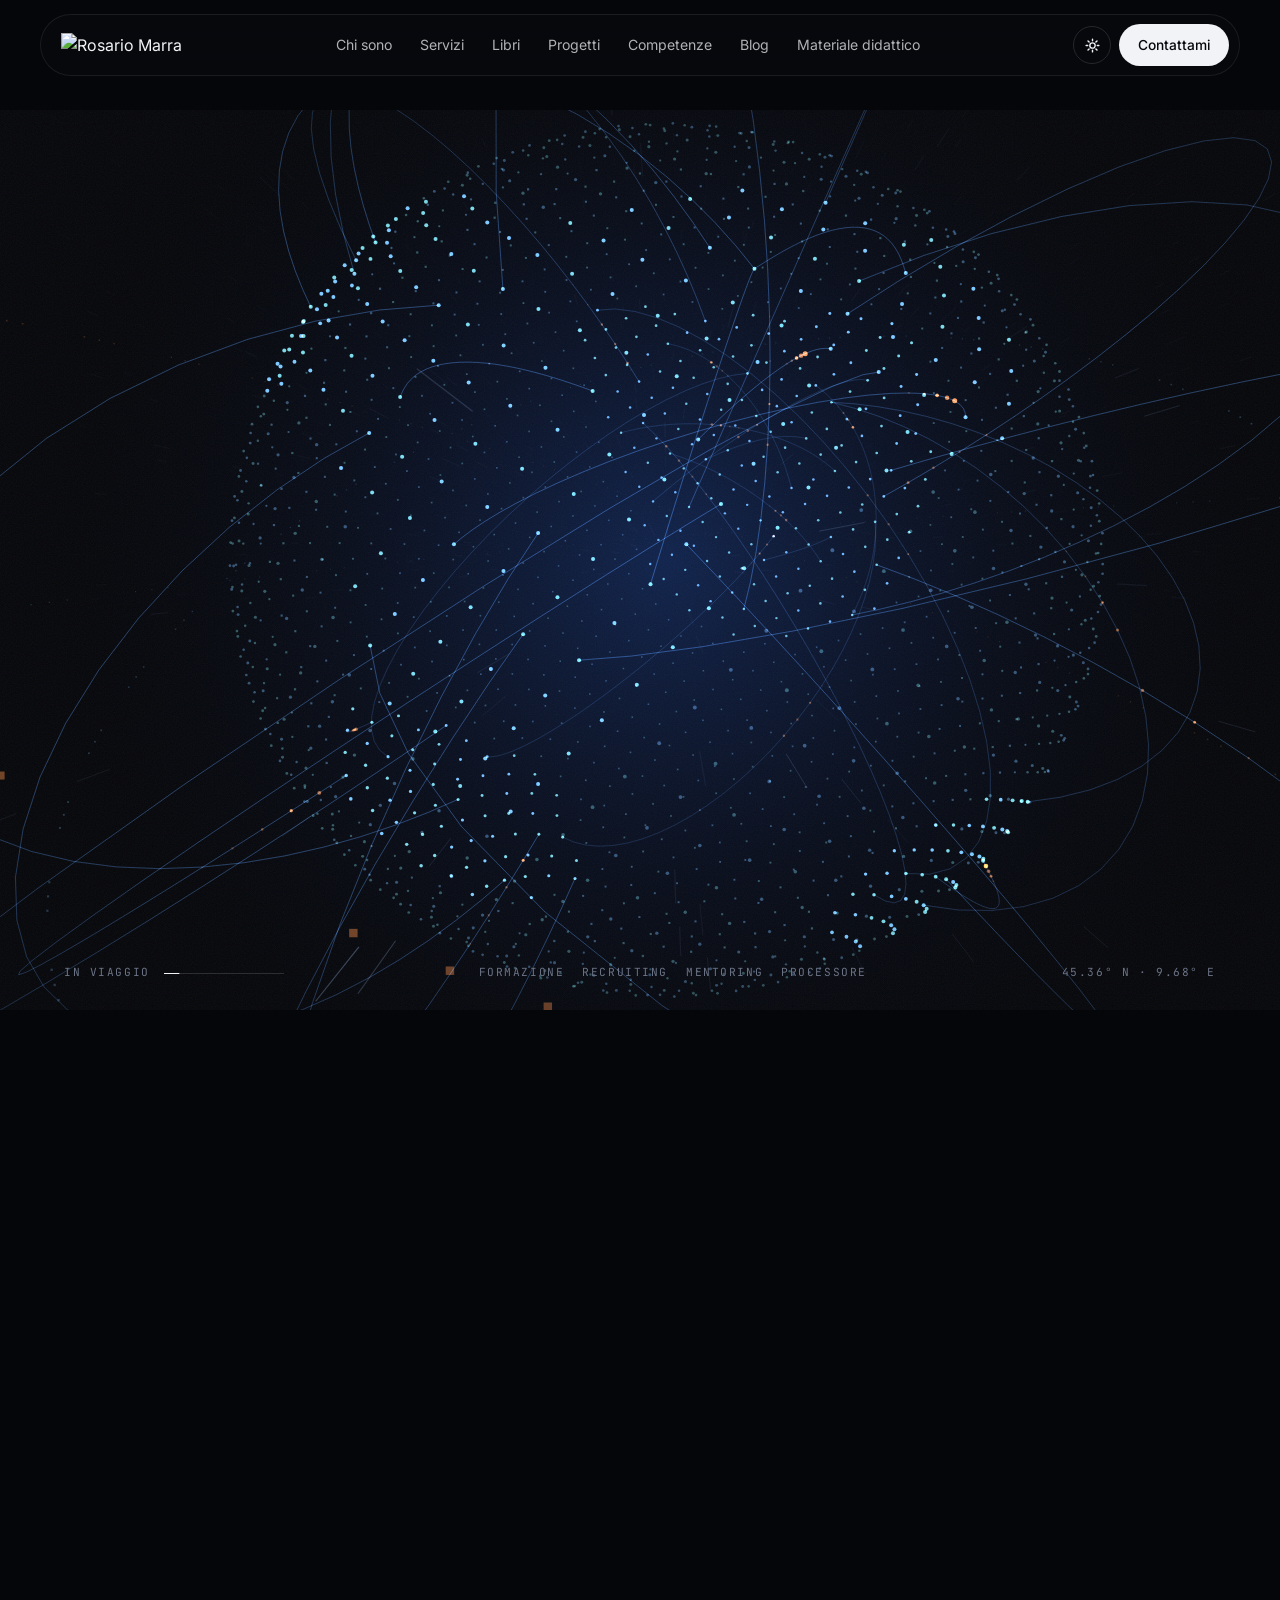
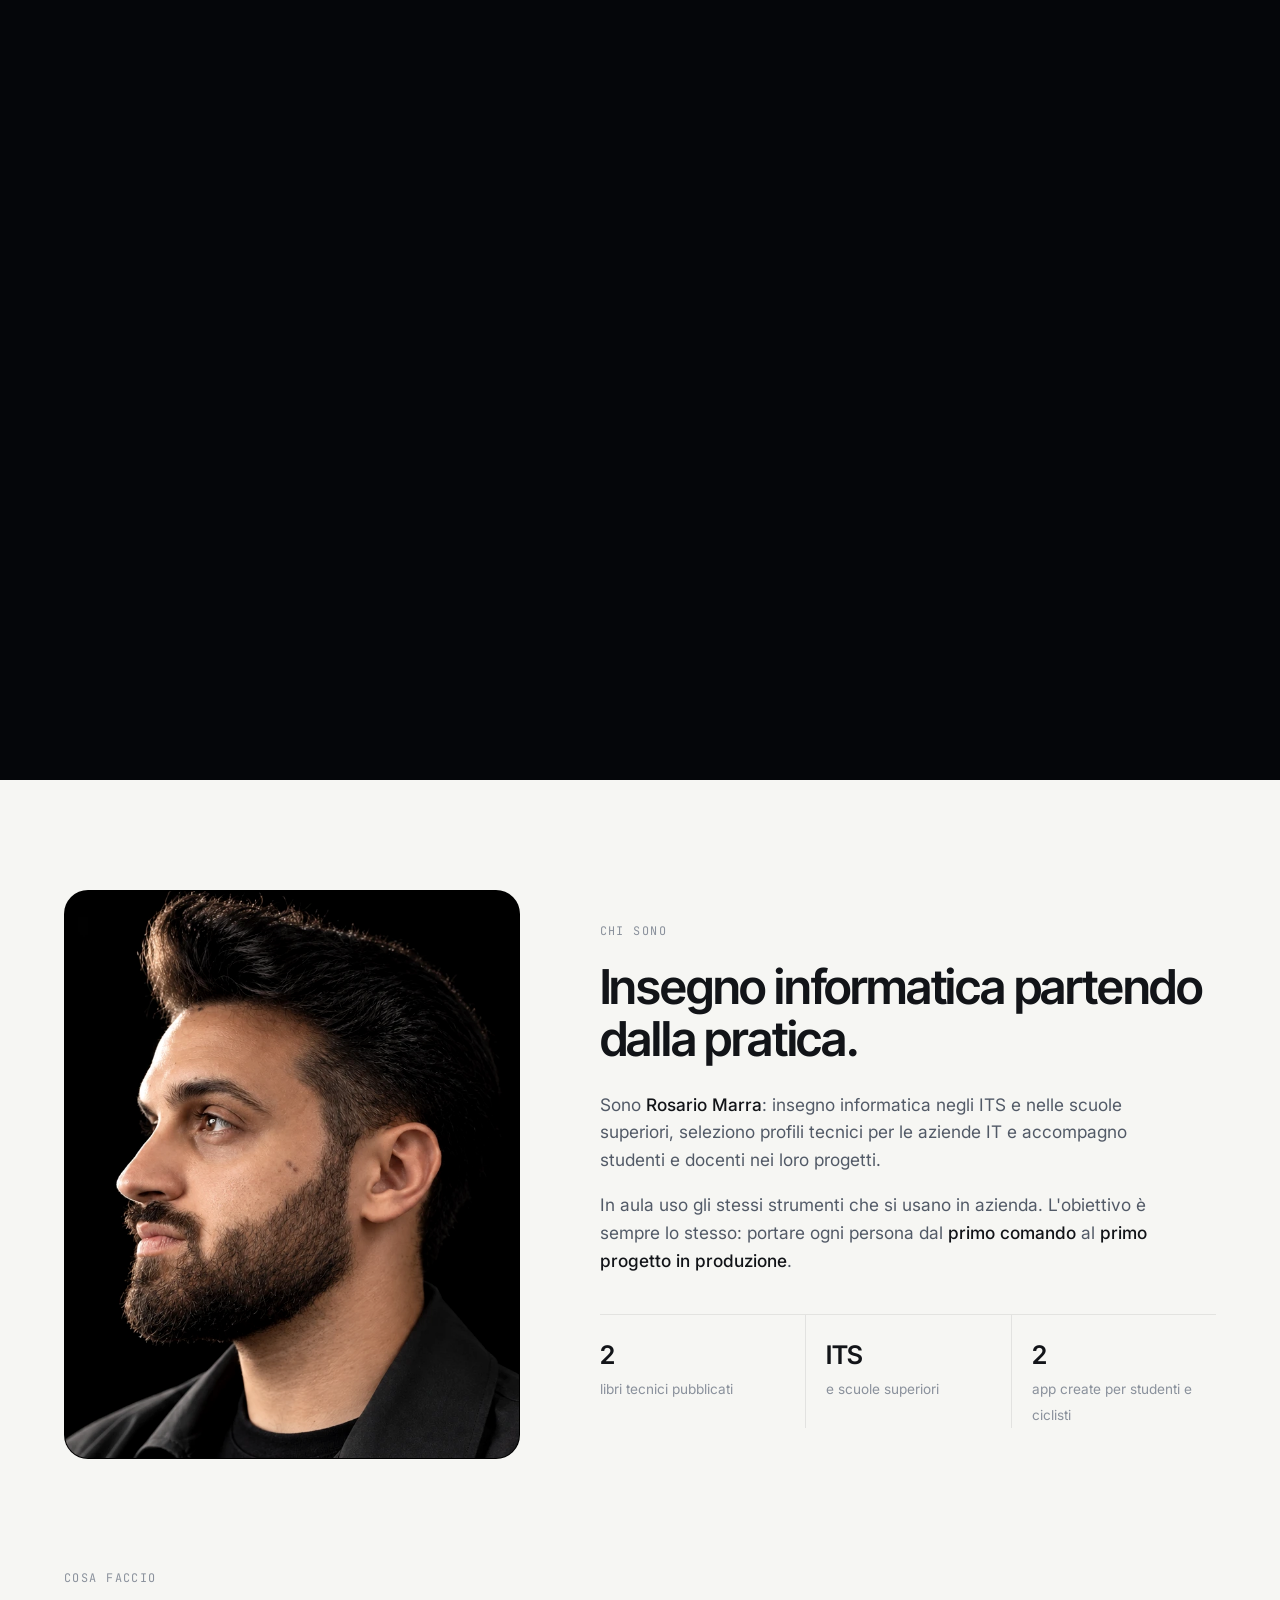
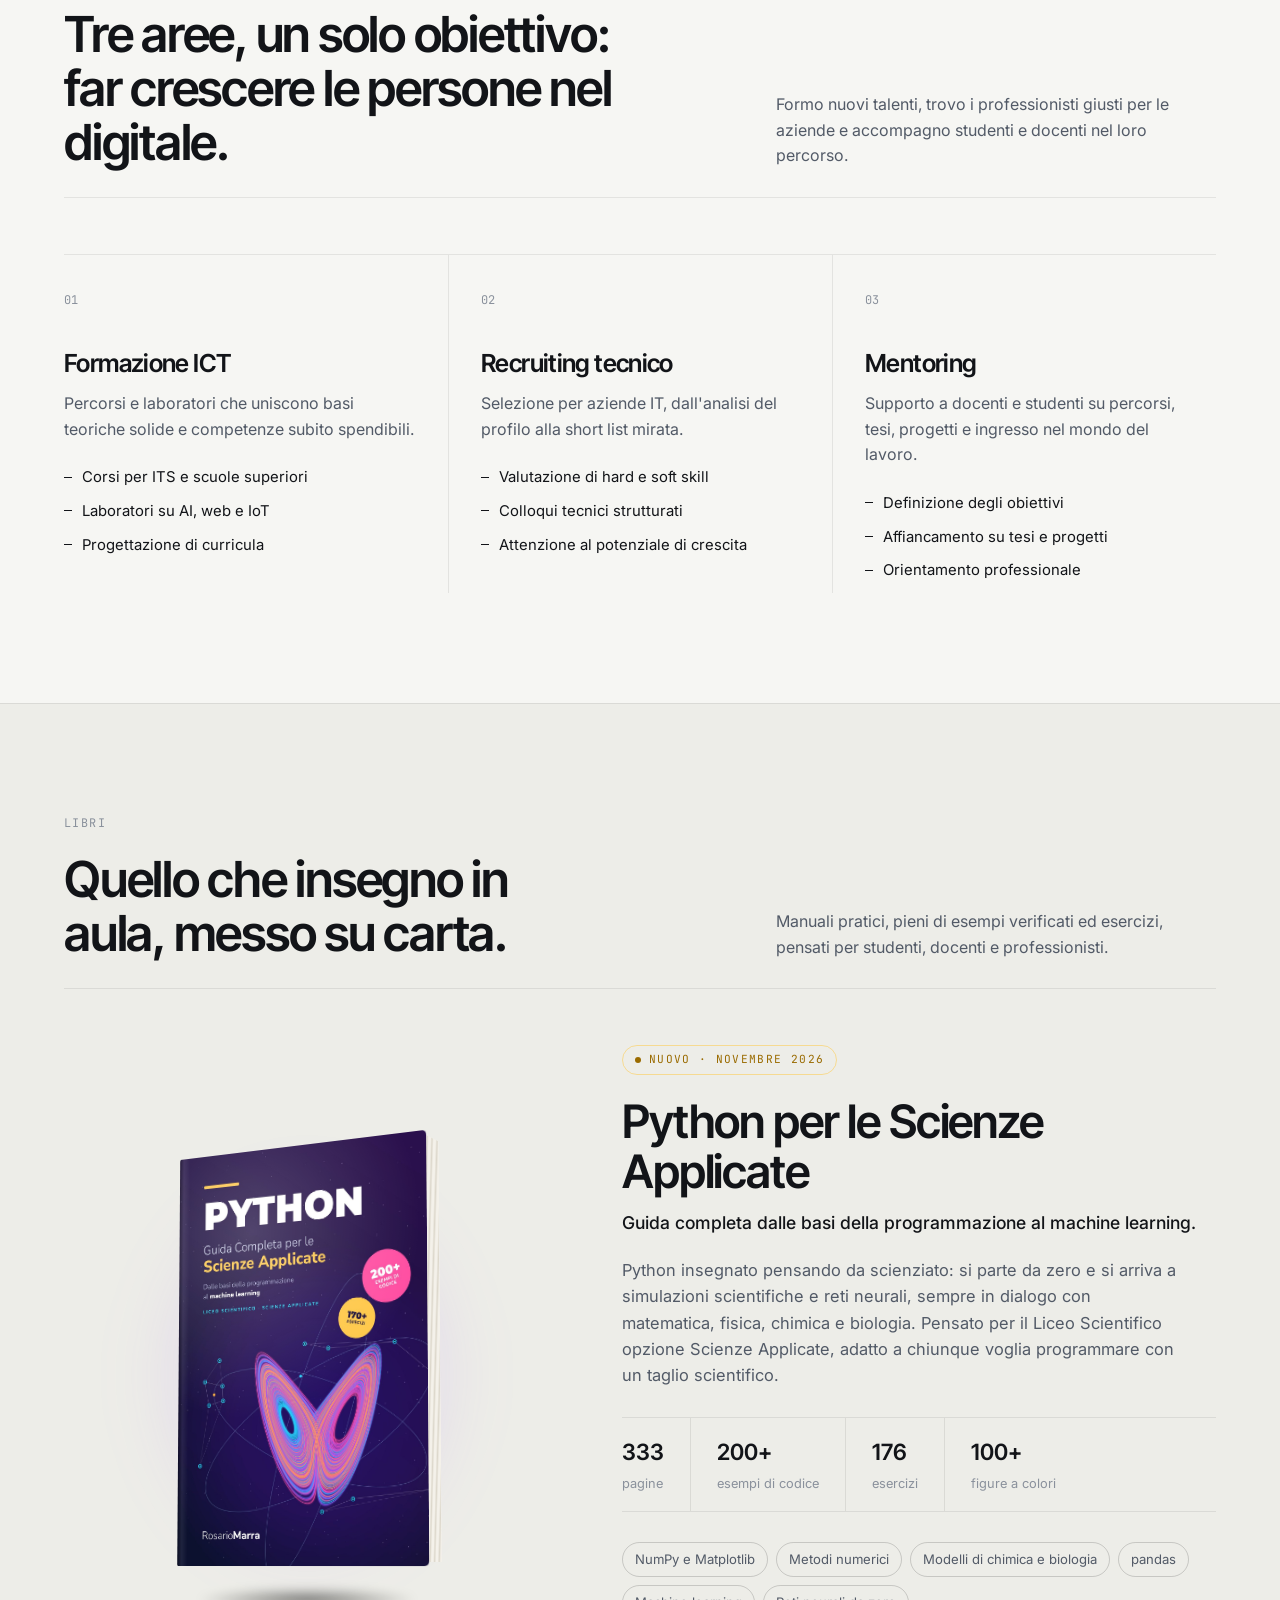
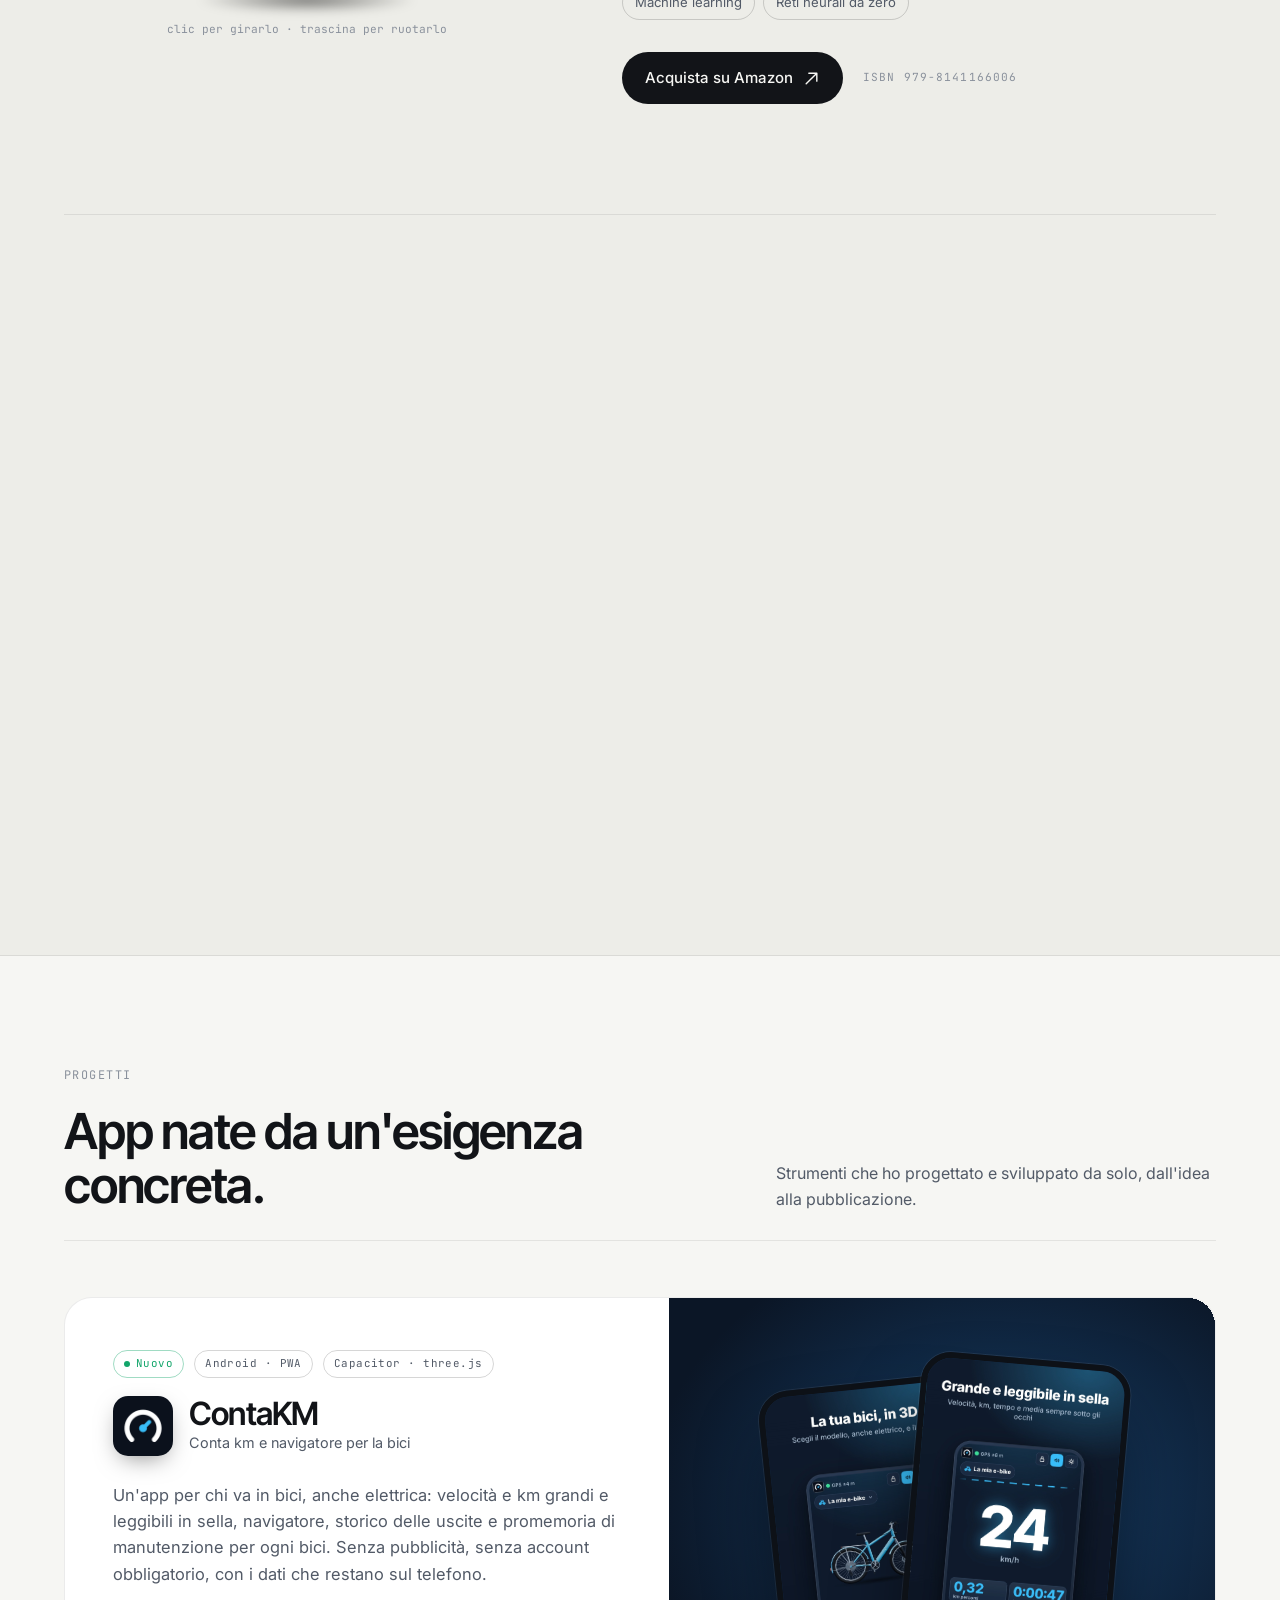
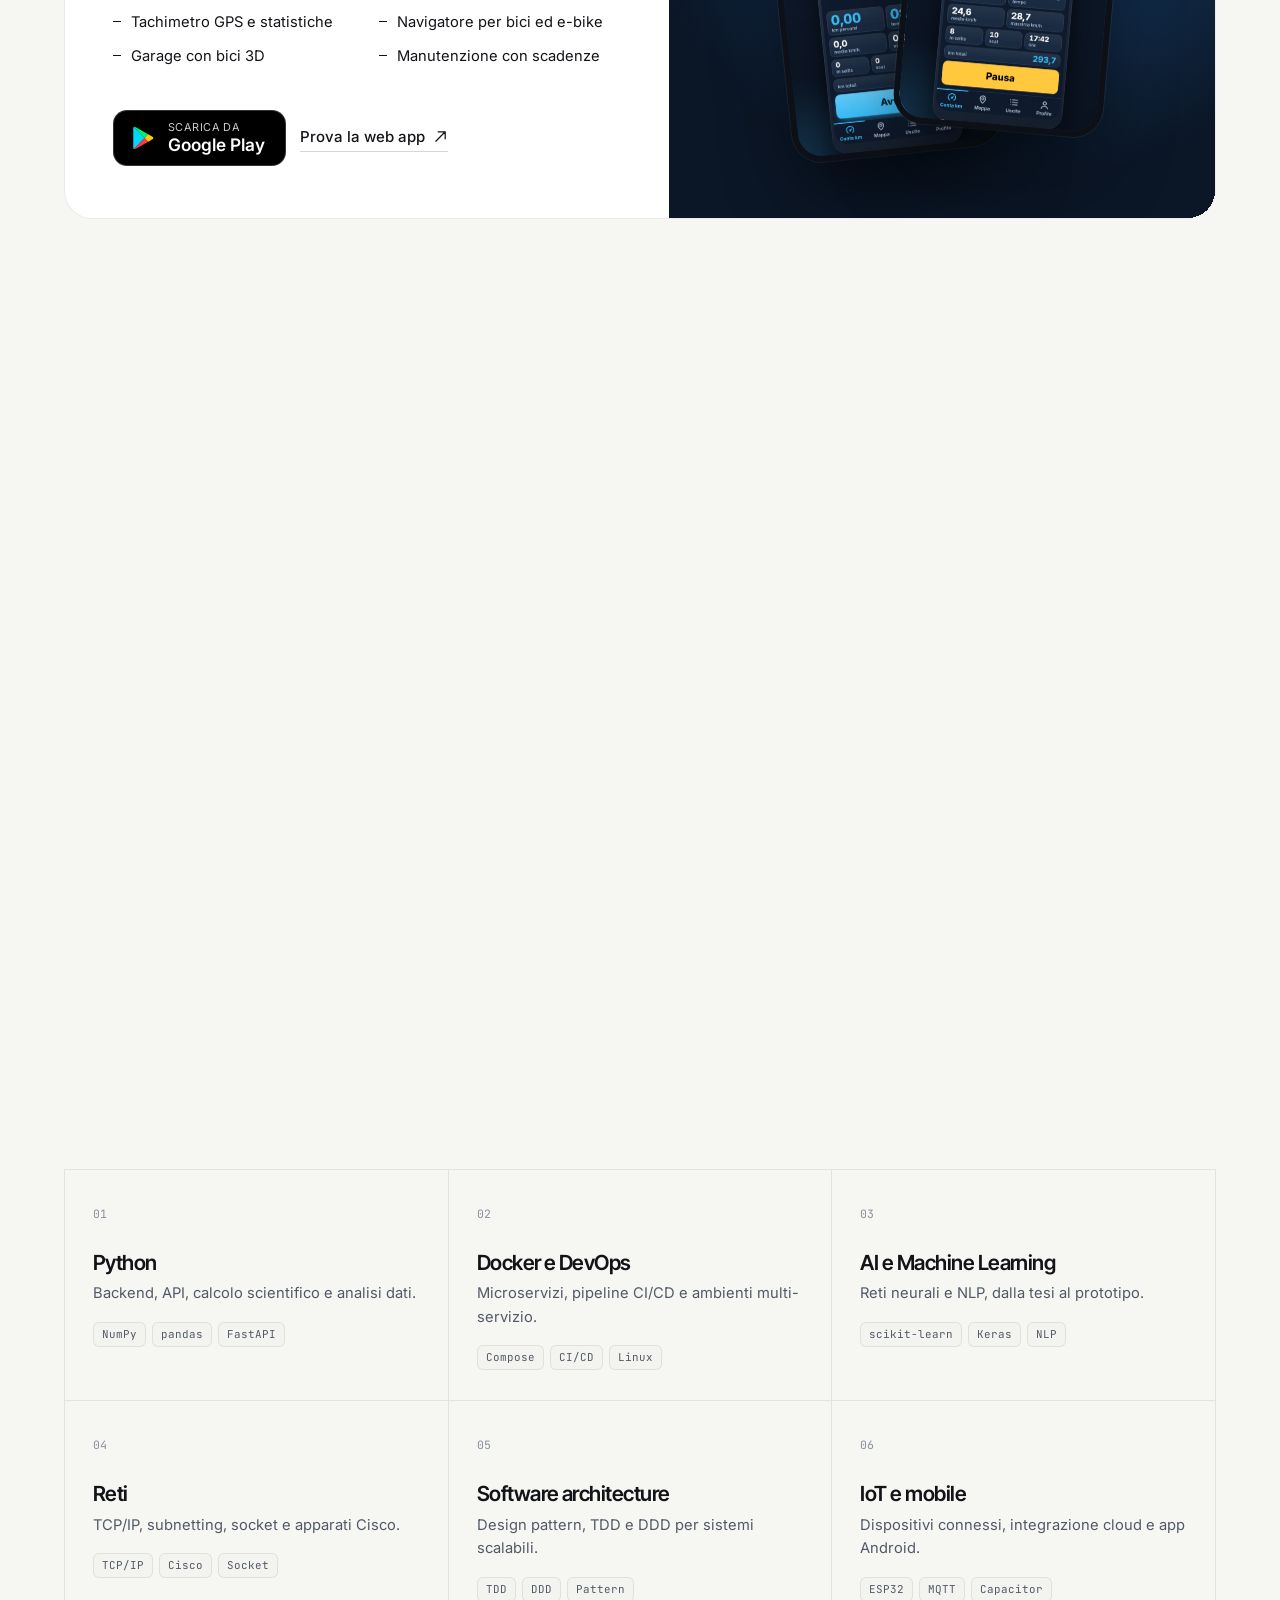
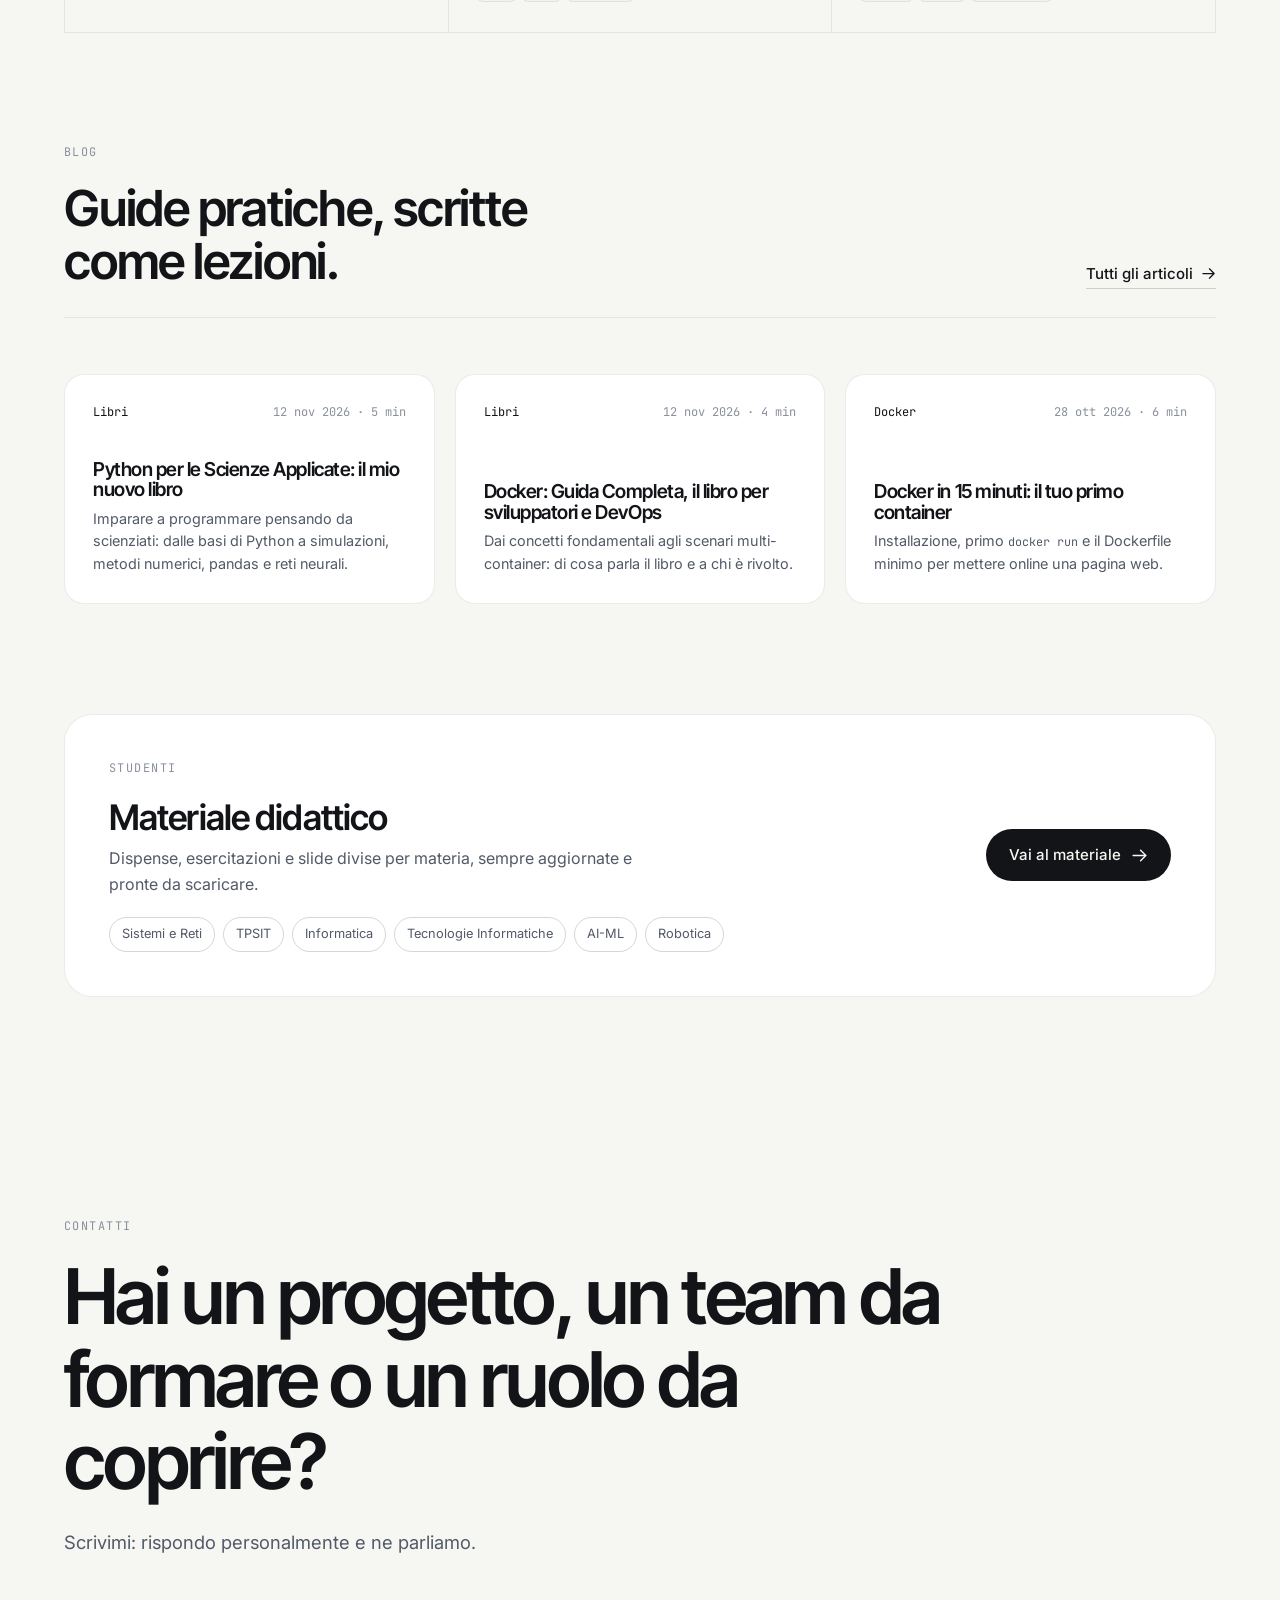
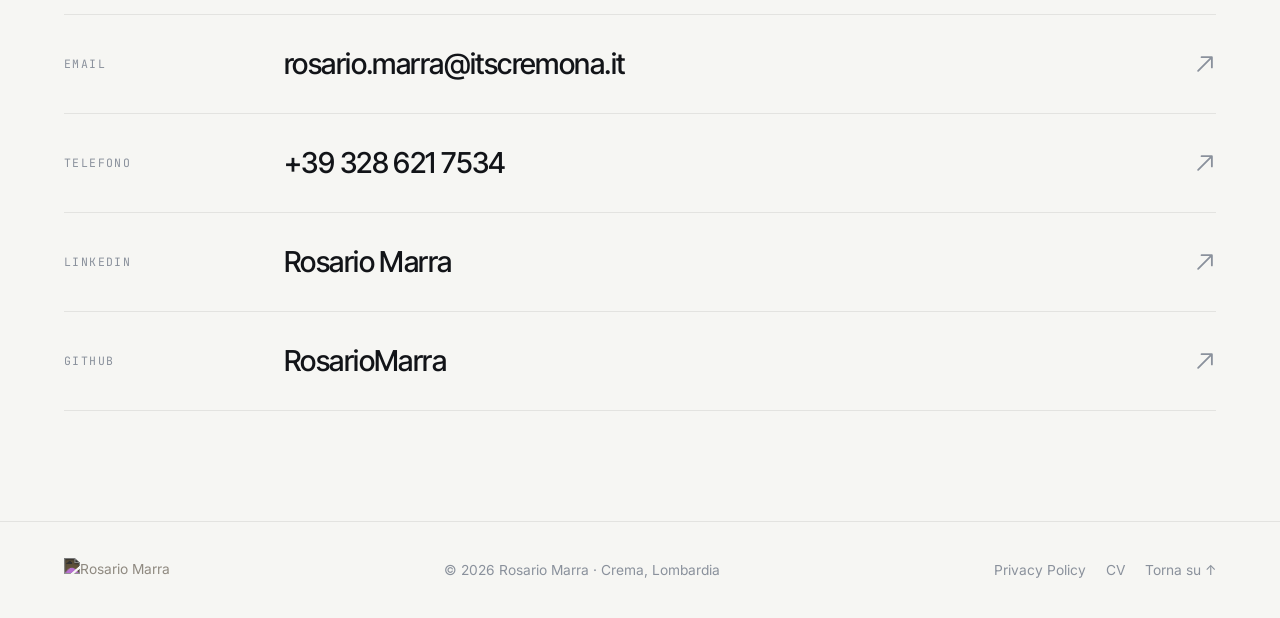
==== commit 4604b79d: "Home: FlowLab su portatile e smartphone realistici, foto a cornice piena" ====
--- a/index.html
+++ b/index.html
@@ -233,8 +233,10 @@
 /* About */
 .about-grid{display:grid;grid-template-columns:.85fr 1.15fr;gap:80px;align-items:center}
 .portrait{position:relative;aspect-ratio:4/5;border-radius:24px;overflow:hidden;background:var(--card);border:1px solid var(--line)}
-.portrait img{width:100%;height:100%;object-fit:cover;filter:grayscale(.15) contrast(1.03);transition:transform 1.2s var(--ease)}
-.portrait:hover img{transform:scale(1.03)}
+/* La foto originale è ritagliata a cerchio: la ingrandiamo perché il bordo rotondo resti fuori dalla cornice */
+.portrait{background:#000}
+.portrait img{width:100%;height:100%;object-fit:cover;filter:grayscale(.15) contrast(1.03);transform:scale(1.44);transform-origin:52% 44%;transition:transform 1.2s var(--ease)}
+.portrait:hover img{transform:scale(1.48)}
 .portrait figcaption{position:absolute;left:16px;bottom:16px;right:16px;display:flex;justify-content:space-between;font-family:var(--mono);font-size:.68rem;letter-spacing:.12em;text-transform:uppercase;color:#fff;text-shadow:0 1px 8px rgba(0,0,0,.6)}
 .about-text h2{font-size:clamp(2rem,3.8vw,3rem);margin-bottom:26px}
 .about-text p{color:var(--muted);font-size:1.08rem;margin-bottom:18px;max-width:580px}
@@ -329,11 +331,35 @@
 .proj-feature:hover .phone.p2{transform:translate(82px,-20px) rotate(7deg)}
 .fl-feature{margin-top:20px;grid-template-columns:.95fr 1.05fr}
 .fl-feature .pf-text>.link{align-self:flex-start}
-.fl-visual{background:radial-gradient(520px 420px at 30% 30%,#2f6fe0,#0d2a5c 75%)}
-.fl-desk{position:absolute;left:44px;top:56px;width:760px;max-width:none;border-radius:12px;border:1px solid rgba(255,255,255,.18);box-shadow:0 40px 80px -24px rgba(0,0,0,.6);transition:transform .8s var(--ease)}
-.fl-phone{width:170px;left:28px;bottom:-40px;transform:rotate(-4deg)}
-.fl-feature:hover .fl-desk{transform:translate(-10px,-6px)}
-.fl-feature:hover .fl-phone{transform:translateY(-14px) rotate(-6deg)}
+/* Scena "da studio": parete sfumata, piano d'appoggio e luce dall'alto */
+.fl-visual{background:radial-gradient(90% 70% at 50% 18%,#33405a 0%,#161c28 55%,#0a0d13 100%);display:block}
+.fl-visual::before{content:"";position:absolute;left:0;right:0;bottom:0;height:36%;background:linear-gradient(180deg,#1d2433,#0c0f16);border-top:1px solid rgba(255,255,255,.07)}
+.fl-visual::after{content:"";position:absolute;left:50%;top:-20%;width:70%;height:70%;transform:translateX(-50%);background:radial-gradient(closest-side,rgba(120,170,255,.16),transparent);pointer-events:none}
+/* Portatile */
+.dev-laptop{position:absolute;z-index:1;left:9%;bottom:33%;width:min(560px,78%);transition:transform .9s var(--ease)}
+.dev-laptop::after{content:"";position:absolute;left:-6%;right:-6%;bottom:-16px;height:22px;background:radial-gradient(closest-side,rgba(0,0,0,.75),transparent);filter:blur(3px);z-index:-1}
+.lap-lid{position:relative;padding:3.4% 3.4% 3.8%;border-radius:16px 16px 4px 4px;background:#050506;
+  box-shadow:0 0 0 1.5px #2a2c31,0 0 0 2.5px #9da1a8,0 0 0 3.5px #5c6066,0 30px 60px -20px rgba(0,0,0,.7)}
+.lap-cam{position:absolute;top:1.3%;left:50%;width:5px;height:5px;margin-left:-2.5px;border-radius:50%;background:radial-gradient(circle at 35% 35%,#3c4a66,#0c0f16 70%)}
+.lap-screen{position:relative;aspect-ratio:16/10;overflow:hidden;border-radius:3px;background:#fff}
+.lap-screen img{width:100%;height:100%;object-fit:cover;object-position:left top}
+.lap-screen::after,.ph-screen::after{content:"";position:absolute;inset:0;pointer-events:none;
+  background:linear-gradient(118deg,rgba(255,255,255,.14) 0%,rgba(255,255,255,.04) 32%,transparent 33%,transparent 100%)}
+.lap-base{position:relative;width:118%;margin-left:-9%;height:13px;border-radius:1px 1px 12px 12px/1px 1px 9px 9px;
+  background:linear-gradient(180deg,#f2f3f5 0,#c9ccd1 18%,#a9adb3 55%,#7d8188 100%);box-shadow:inset 0 -2px 2px rgba(0,0,0,.25)}
+.lap-notch{position:absolute;top:0;left:50%;width:15%;height:5px;transform:translateX(-50%);border-radius:0 0 7px 7px;background:linear-gradient(180deg,#9fa3a9,#c4c7cc)}
+/* Smartphone */
+.dev-phone{position:absolute;z-index:2;right:6%;bottom:12%;width:min(132px,22%);aspect-ratio:9/18.6;padding:4px;border-radius:24px;
+  background:linear-gradient(140deg,#6b6f75 0%,#2b2d31 22%,#1a1b1e 55%,#4b4e53 100%);
+  box-shadow:inset 0 0 0 1px rgba(255,255,255,.22),0 0 0 1px #060607,0 40px 50px -18px rgba(0,0,0,.85),-18px 26px 40px -24px rgba(0,0,0,.7);transition:transform .9s var(--ease)}
+.dev-phone::after{content:"";position:absolute;left:-10%;right:-10%;bottom:-14px;height:18px;background:radial-gradient(closest-side,rgba(0,0,0,.8),transparent);filter:blur(3px);z-index:-1}
+.ph-screen{position:relative;height:100%;border-radius:20px;overflow:hidden;background:#fff;box-shadow:0 0 0 2px #000}
+.ph-screen img{width:100%;height:100%;object-fit:cover;object-position:center top}
+.ph-island{position:absolute;top:6px;left:50%;width:34%;height:9px;transform:translateX(-50%);border-radius:9px;background:#000;z-index:1}
+.ph-btn{position:absolute;width:2px;border-radius:2px;background:linear-gradient(90deg,#3a3c40,#8a8e94)}
+.ph-l1{left:-2px;top:20%;height:8%}.ph-l2{left:-2px;top:31%;height:8%}.ph-r{right:-2px;top:26%;height:13%;background:linear-gradient(90deg,#8a8e94,#3a3c40)}
+.fl-feature:hover .dev-laptop{transform:translateY(-6px)}
+.fl-feature:hover .dev-phone{transform:translateY(-12px) rotate(-1.5deg)}
 .proj-grid{display:grid;grid-template-columns:1fr 1fr;gap:20px;margin-top:20px}
 .proj{display:grid;grid-template-columns:1fr 1fr;border:1px solid var(--line);border-radius:28px;overflow:hidden;background:var(--card);grid-column:span 2}
 .proj-shot{display:block;padding:28px 0 0 28px;background:linear-gradient(160deg,var(--bg-2),color-mix(in srgb,var(--blue) 10%,var(--bg-2)));overflow:hidden}
@@ -438,8 +464,10 @@
   .spec:nth-child(3){padding-left:0;border-left:0}
   .pf-list{grid-template-columns:1fr}
   .phone{width:170px}
-  .fl-phone{width:130px}
-  .fl-desk{width:560px;left:24px;top:36px}
+  .fl-visual{min-height:340px}
+  .dev-laptop{left:10%;width:74%}
+  .dev-phone{right:5%;width:24%;border-radius:18px;padding:3px}
+  .ph-screen{border-radius:15px}
   .nav-cta{display:none}
 }
 </style>
@@ -732,9 +760,18 @@
     </article>
 
     <article class="proj-feature fl-feature reveal">
-      <div class="pf-visual fl-visual" aria-hidden="true">
-        <img class="fl-desk" src="immagini/flowlab/desktop.png" alt="" width="2880" height="1720" loading="lazy">
-        <div class="phone fl-phone"><img src="immagini/flowlab/mobile.png" alt="" loading="lazy"></div>
+      <div class="pf-visual fl-visual" role="img" aria-label="FlowLab aperto su un portatile e su uno smartphone">
+        <div class="dev-laptop">
+          <div class="lap-lid">
+            <span class="lap-cam"></span>
+            <div class="lap-screen"><img src="immagini/flowlab/desktop.png" alt="" width="2880" height="1720" loading="lazy"></div>
+          </div>
+          <div class="lap-base"><span class="lap-notch"></span></div>
+        </div>
+        <div class="dev-phone">
+          <i class="ph-btn ph-l1"></i><i class="ph-btn ph-l2"></i><i class="ph-btn ph-r"></i>
+          <div class="ph-screen"><img src="immagini/flowlab/mobile.png" alt="" loading="lazy"><span class="ph-island"></span></div>
+        </div>
       </div>
       <div class="pf-text">
         <div class="meta"><span class="badge live">Versione 25</span><span class="badge">Web · Windows · macOS</span><span class="badge">JavaScript · PWA</span></div>
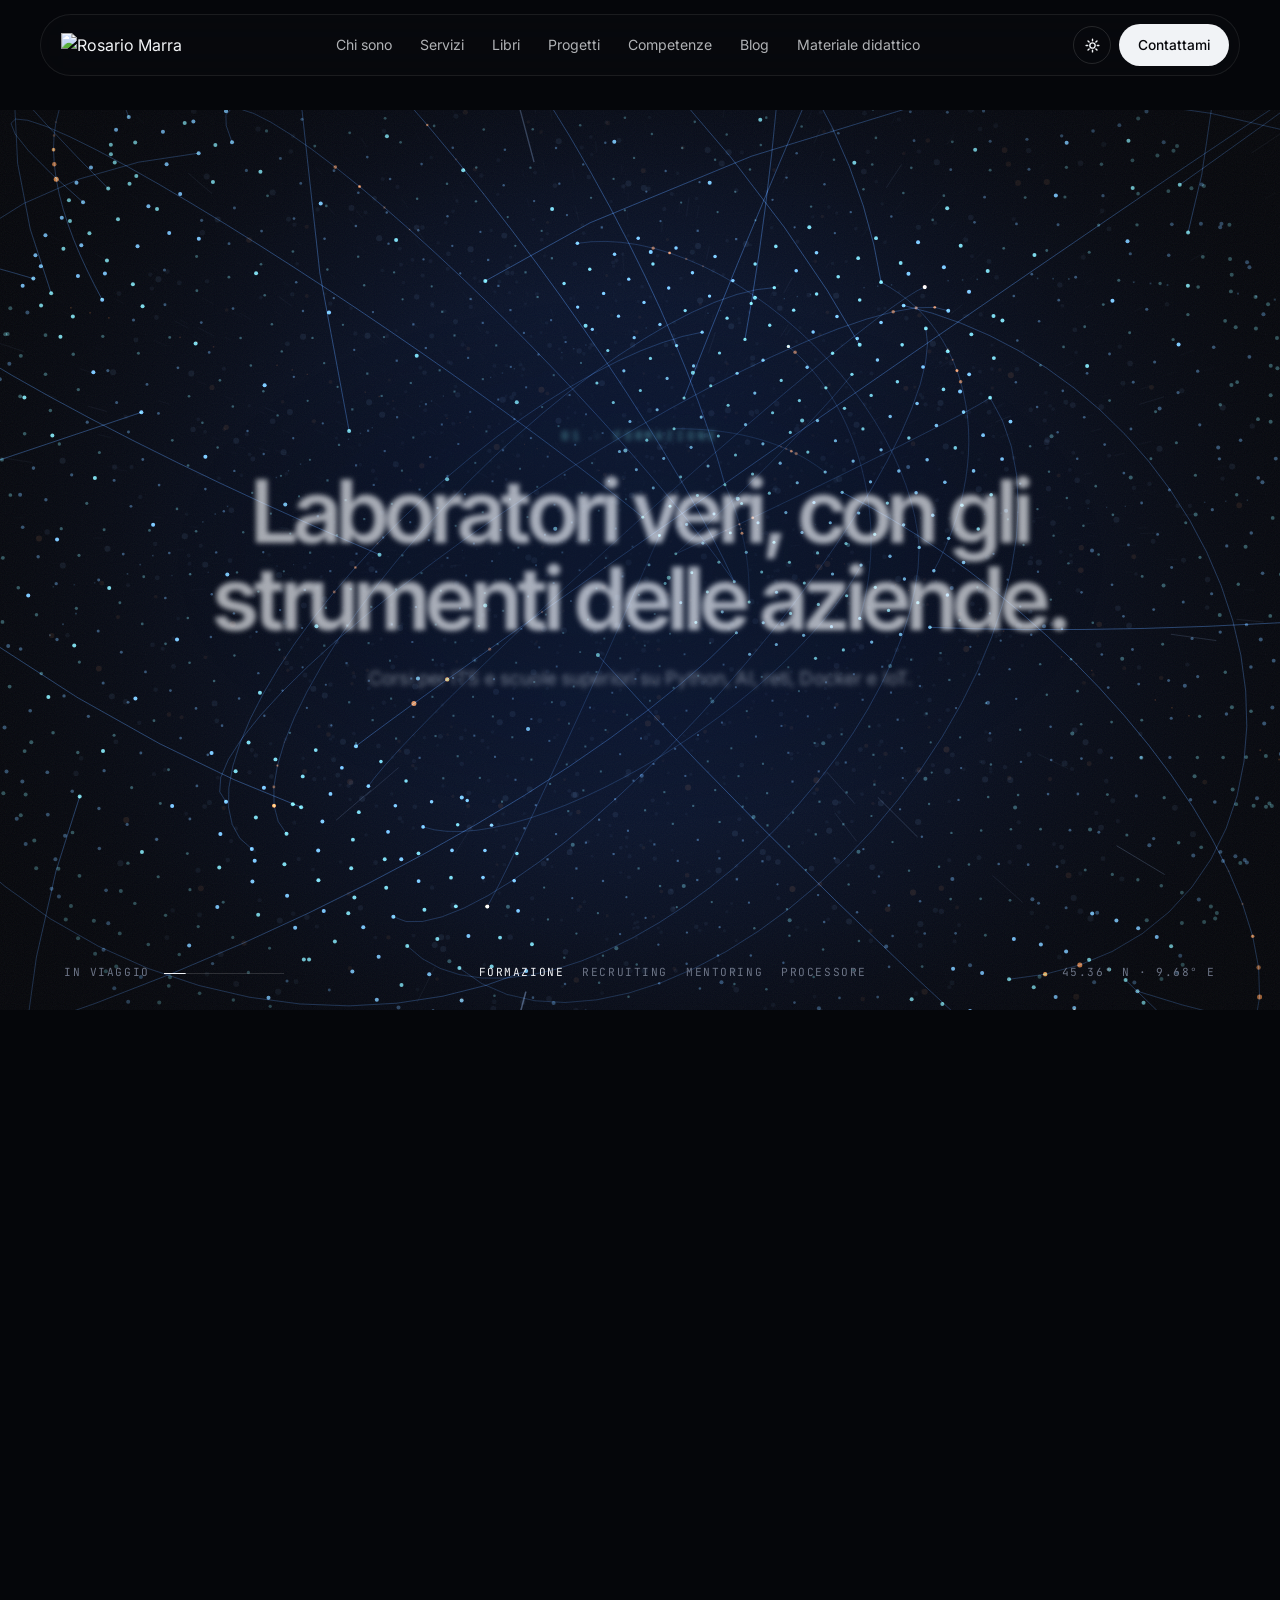
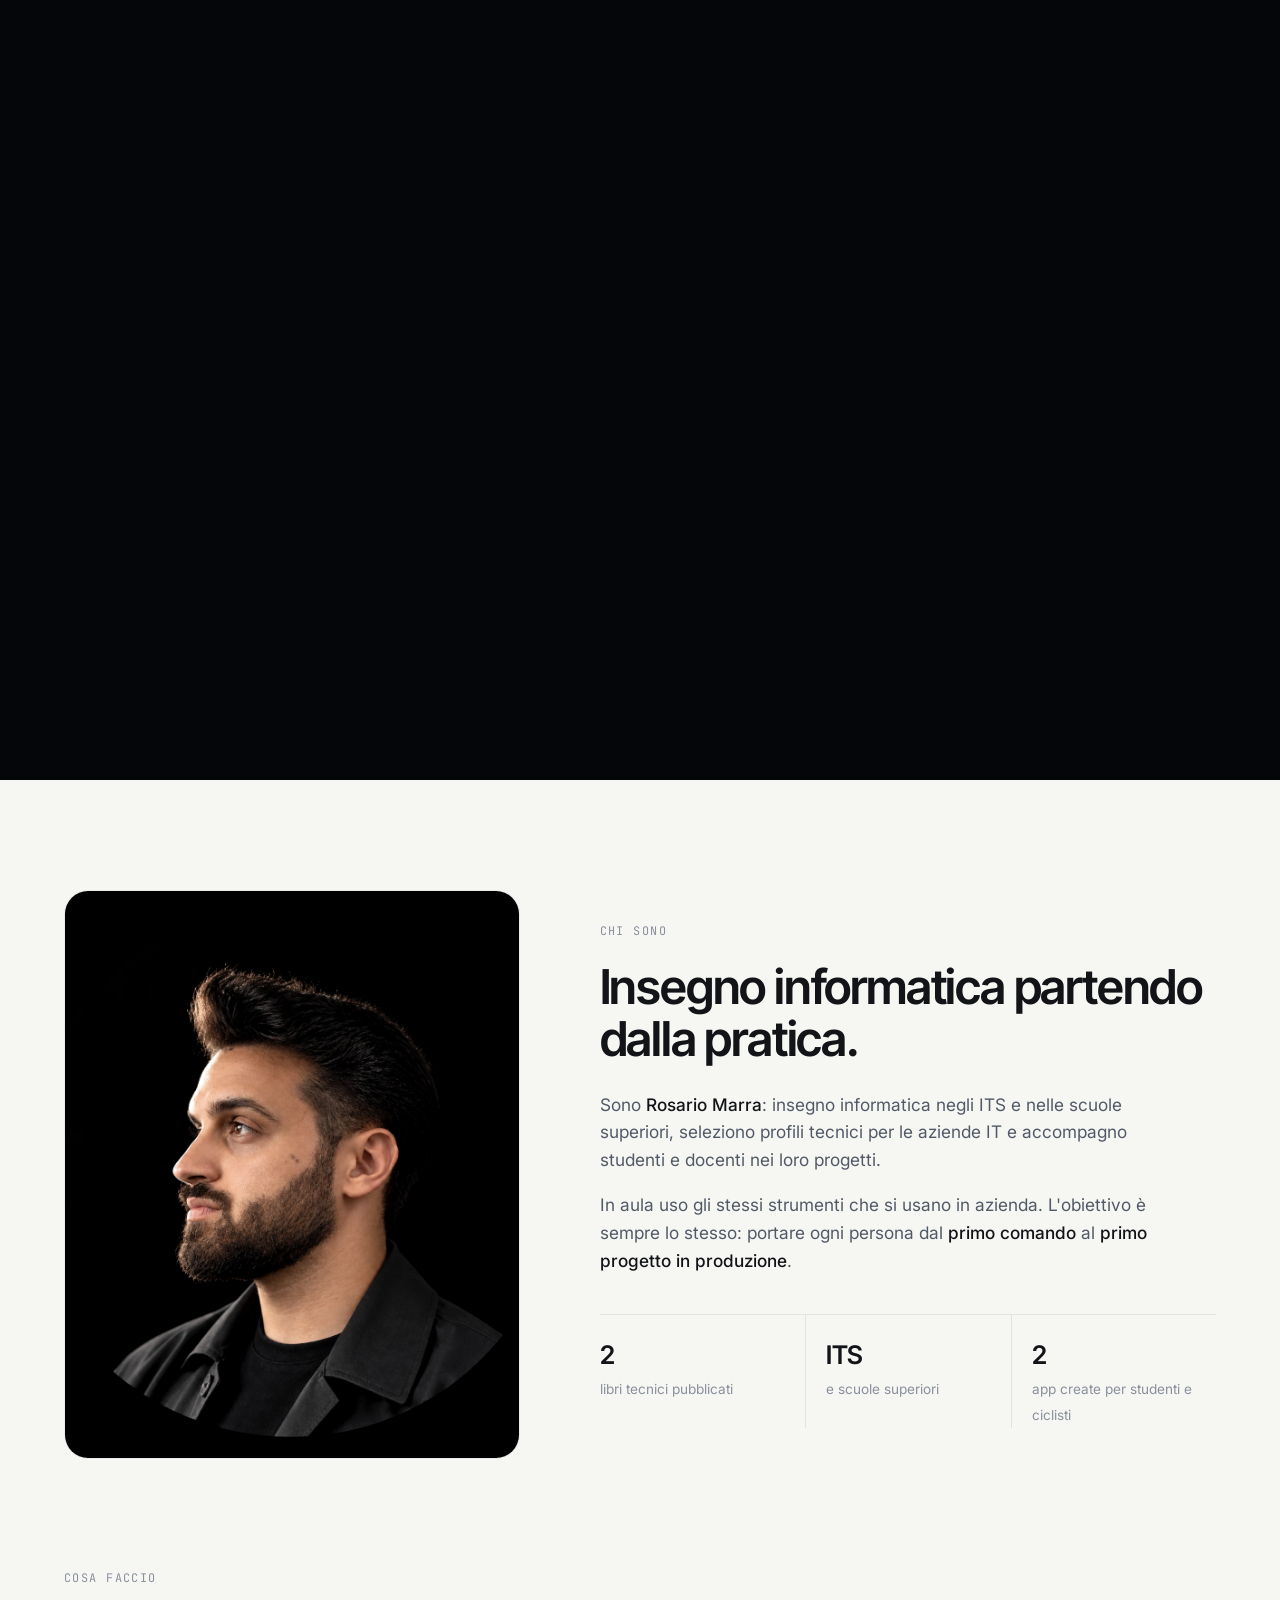
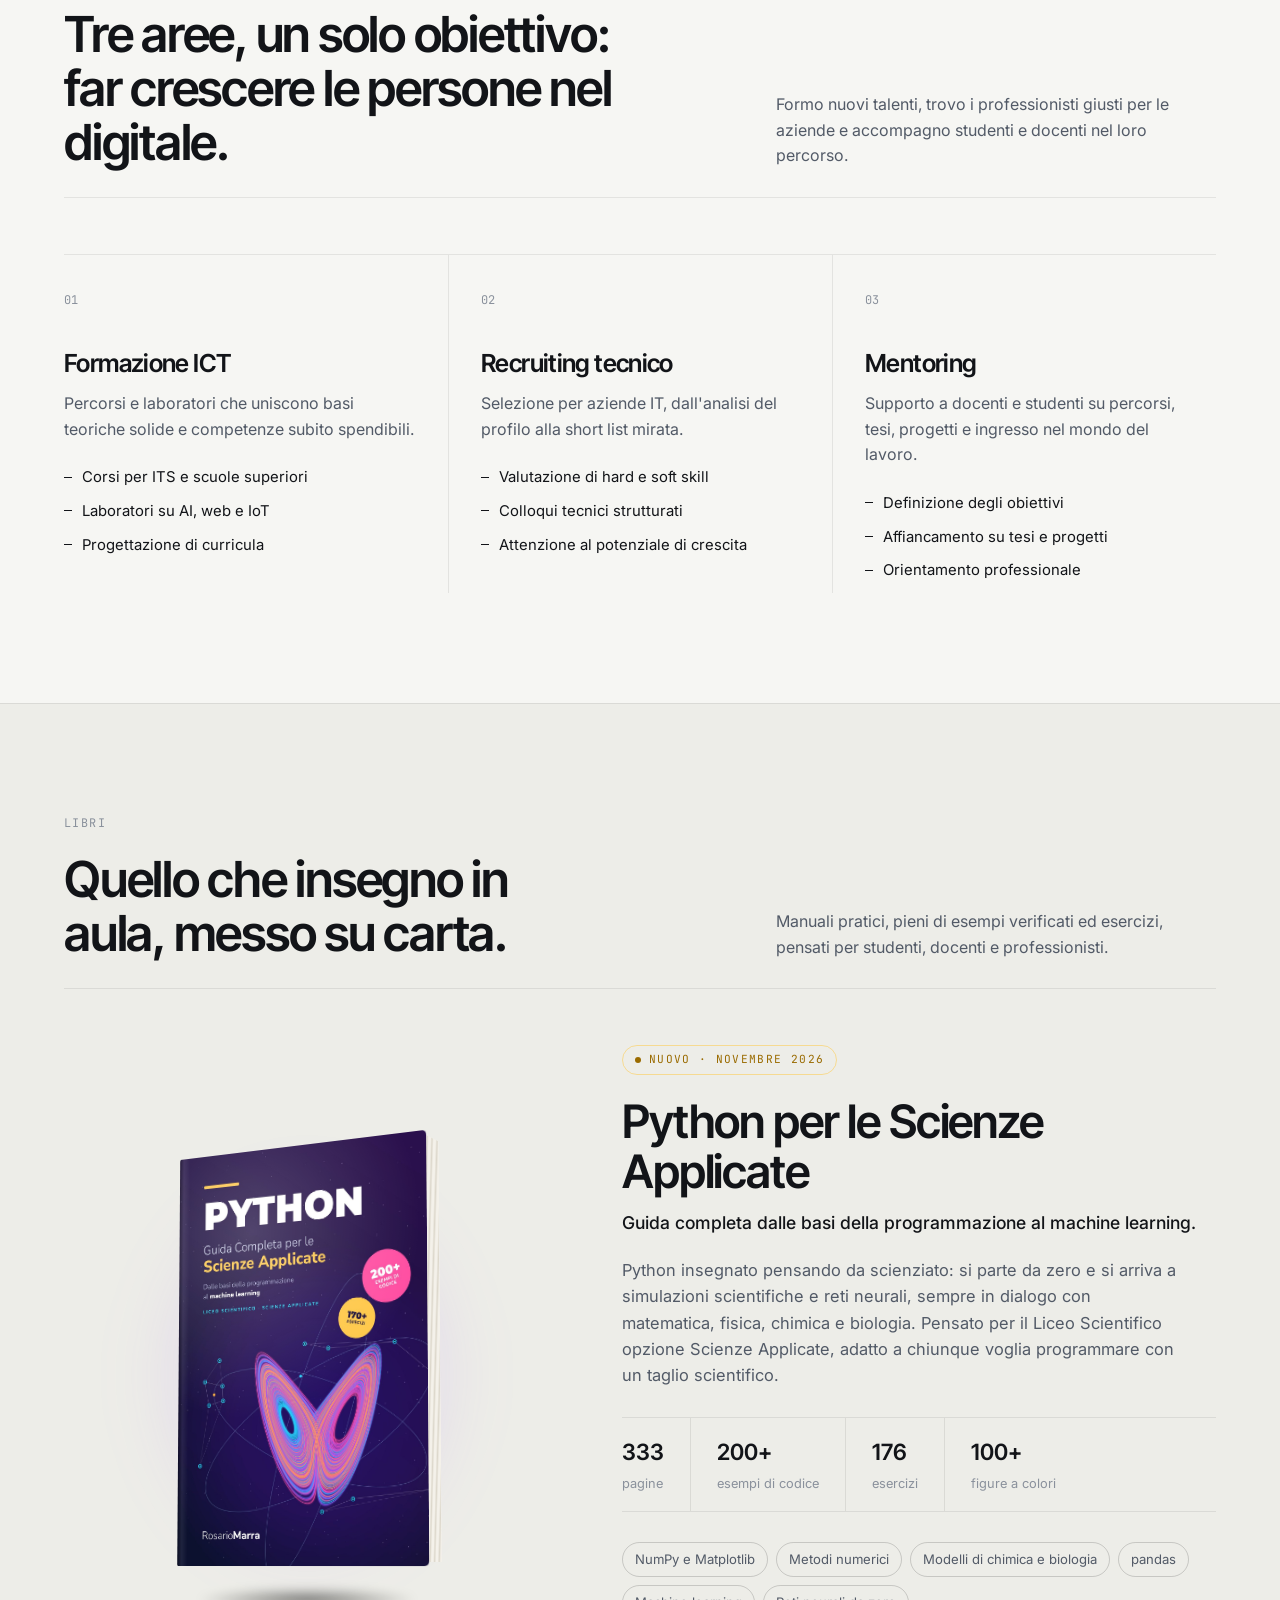
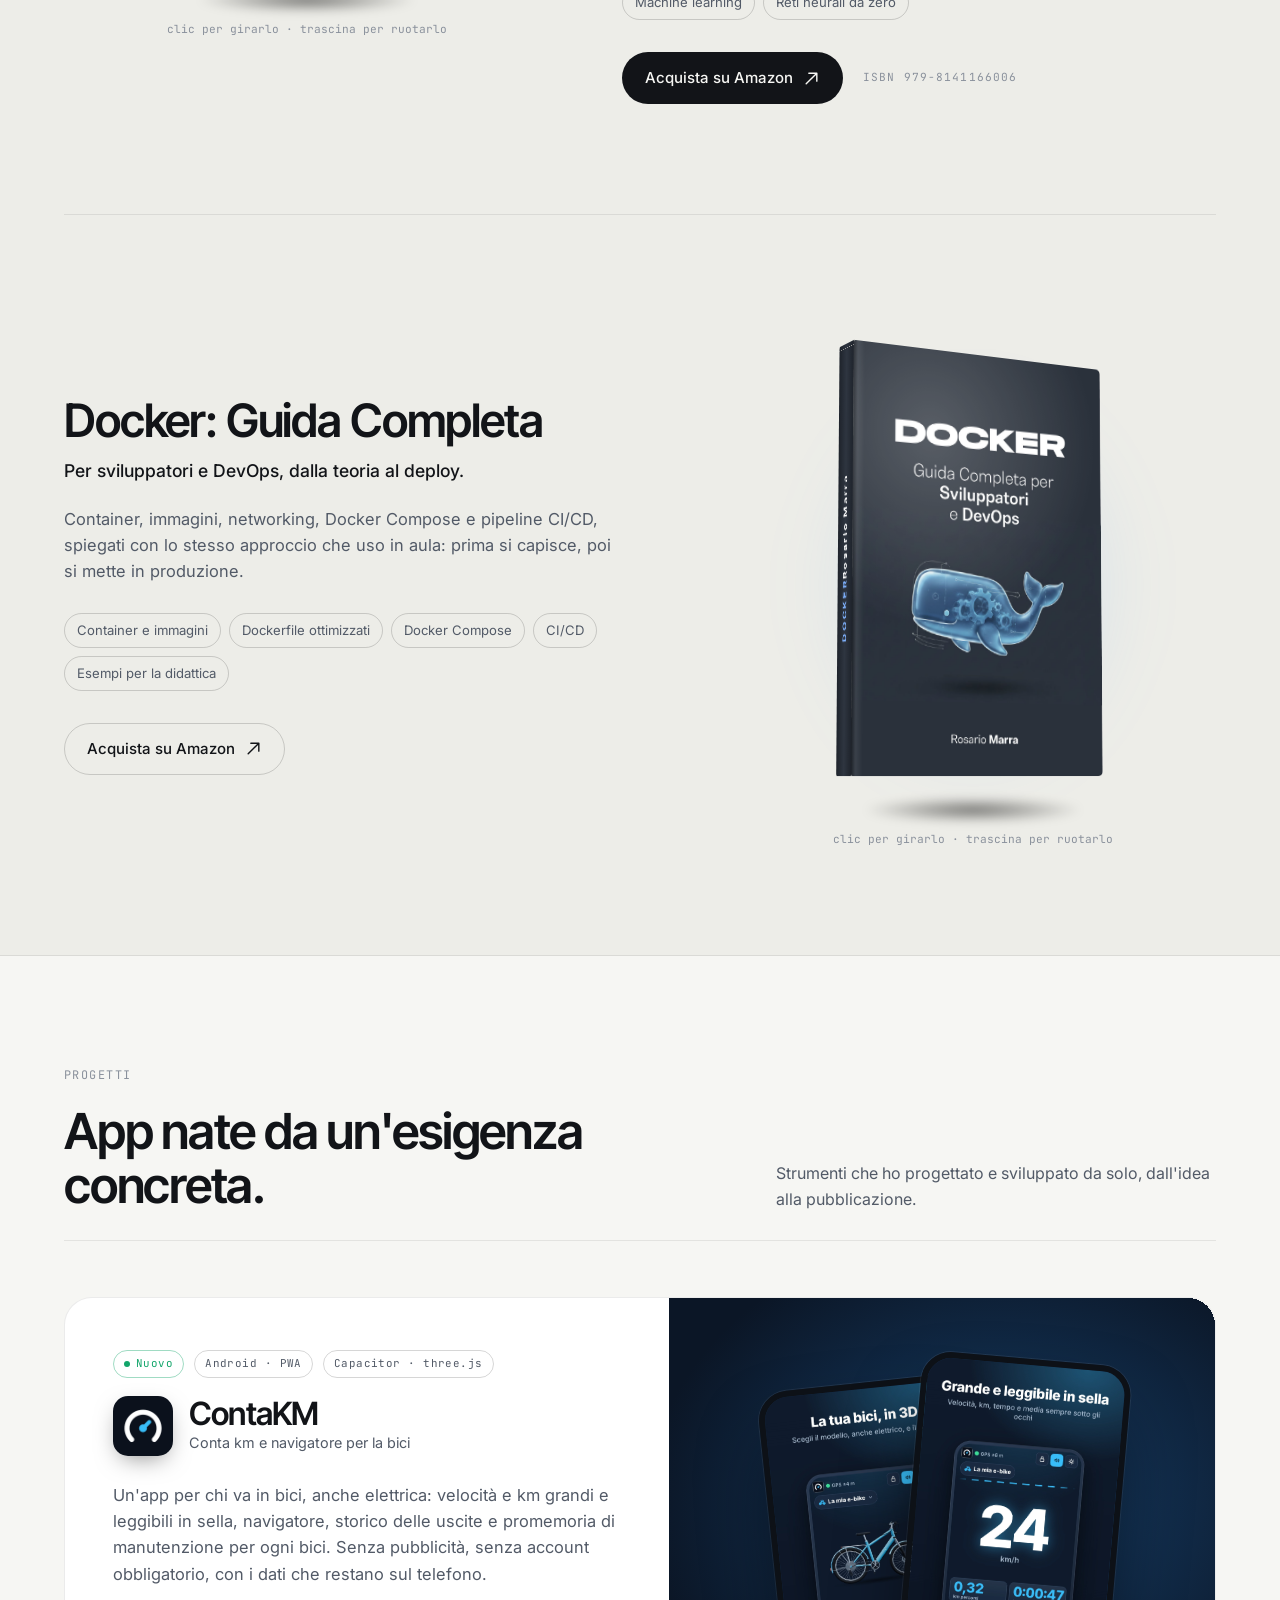
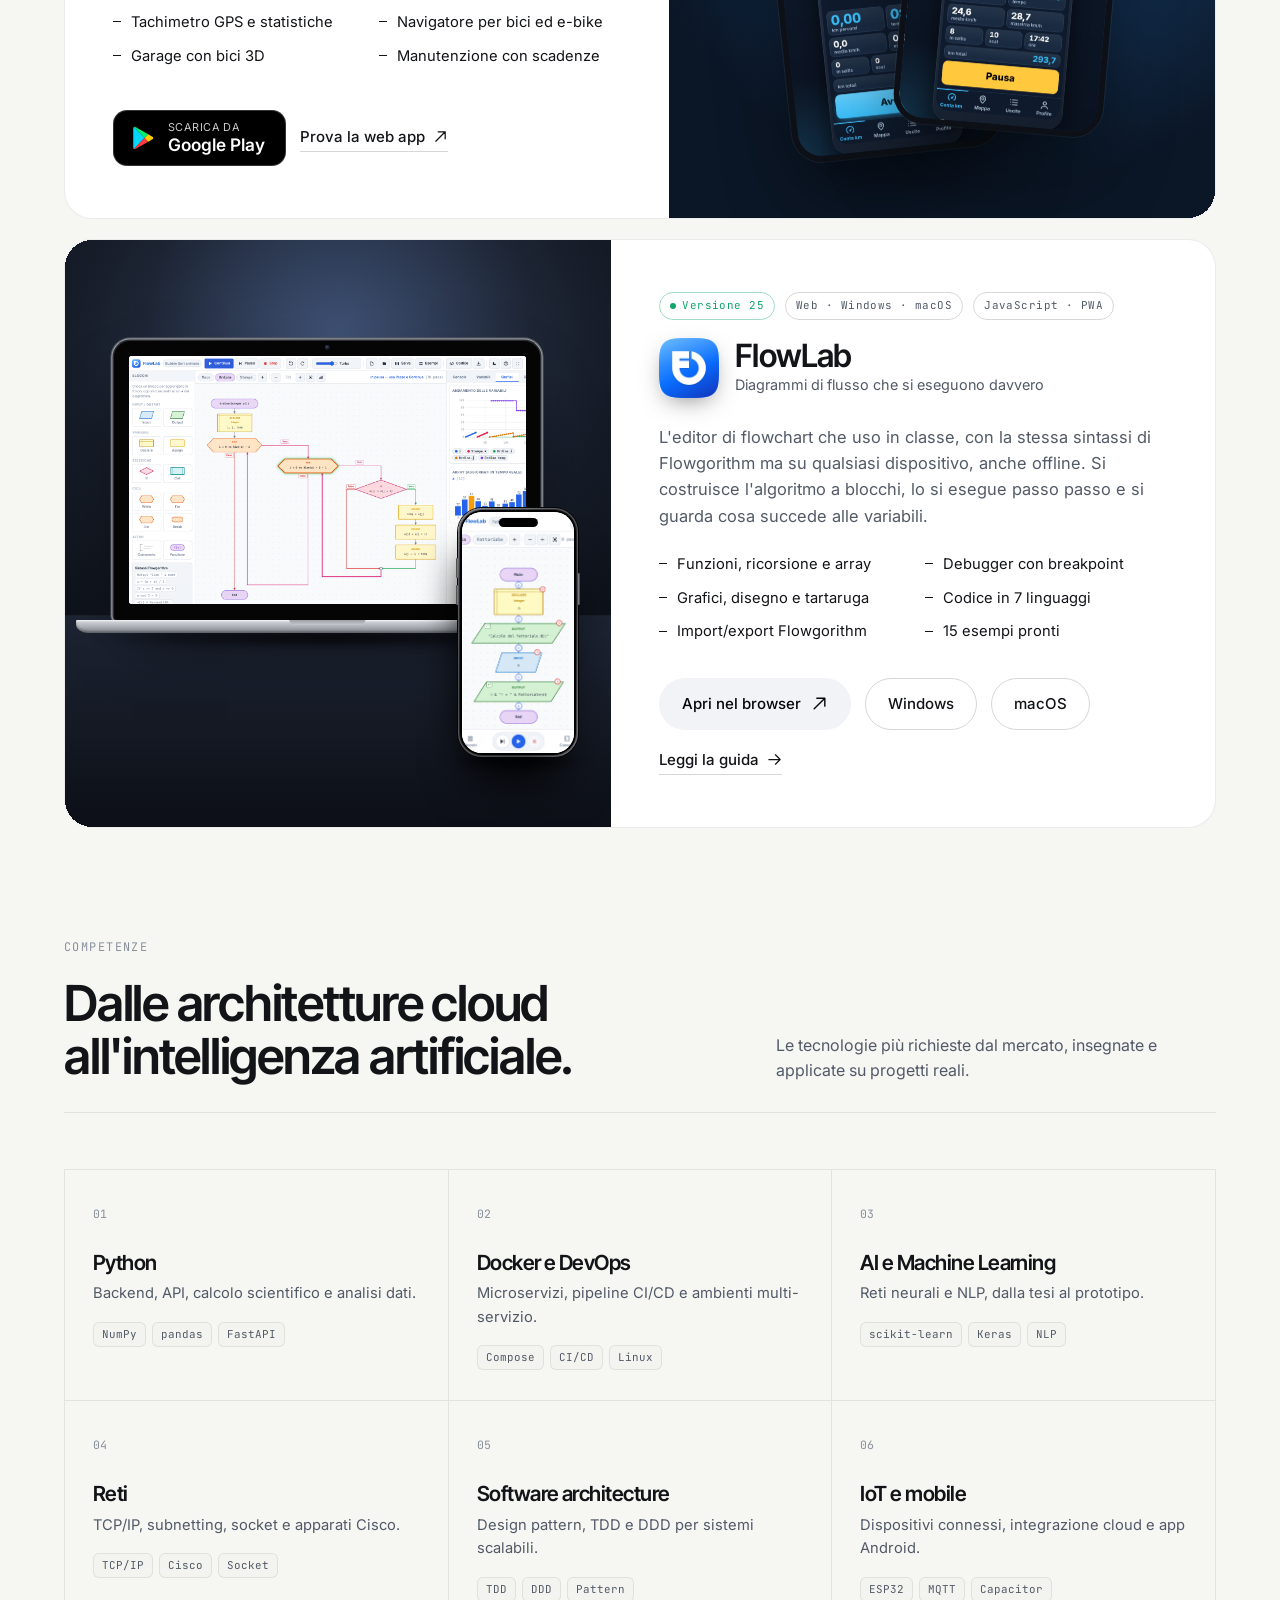
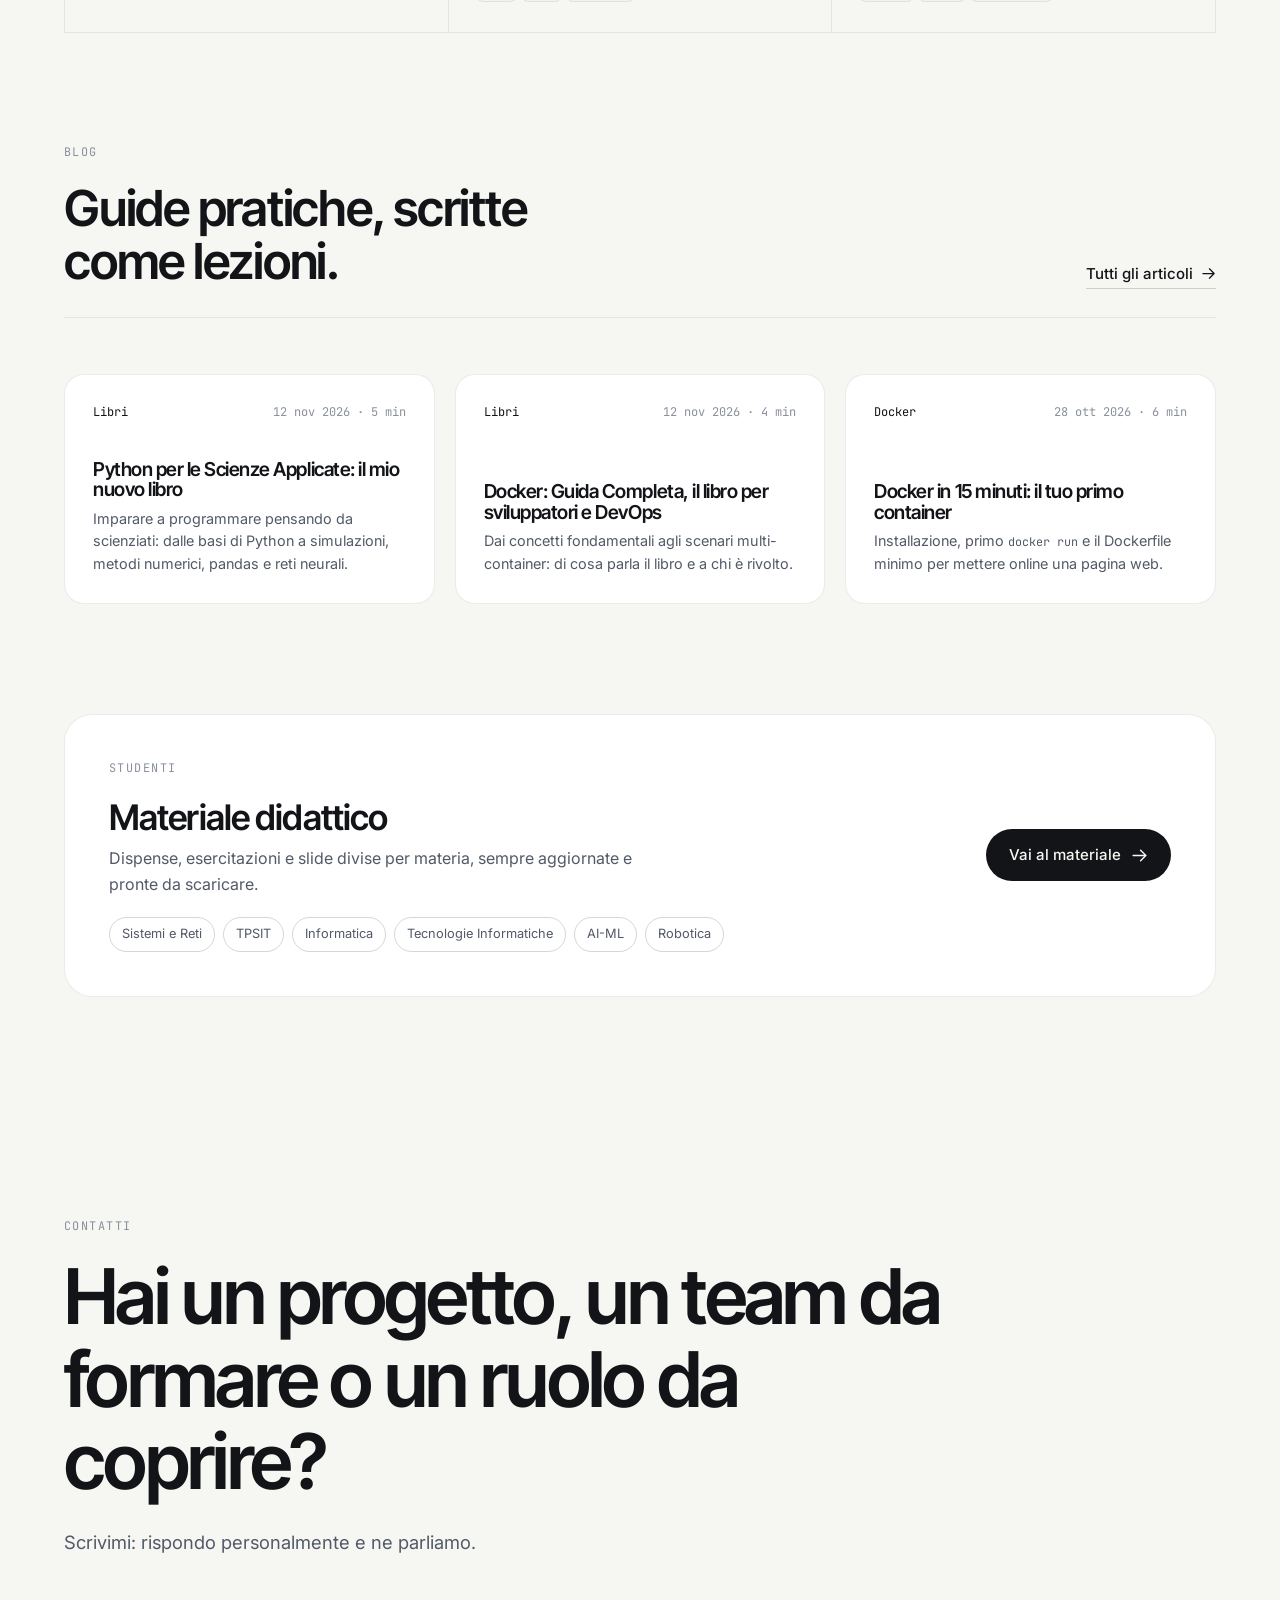
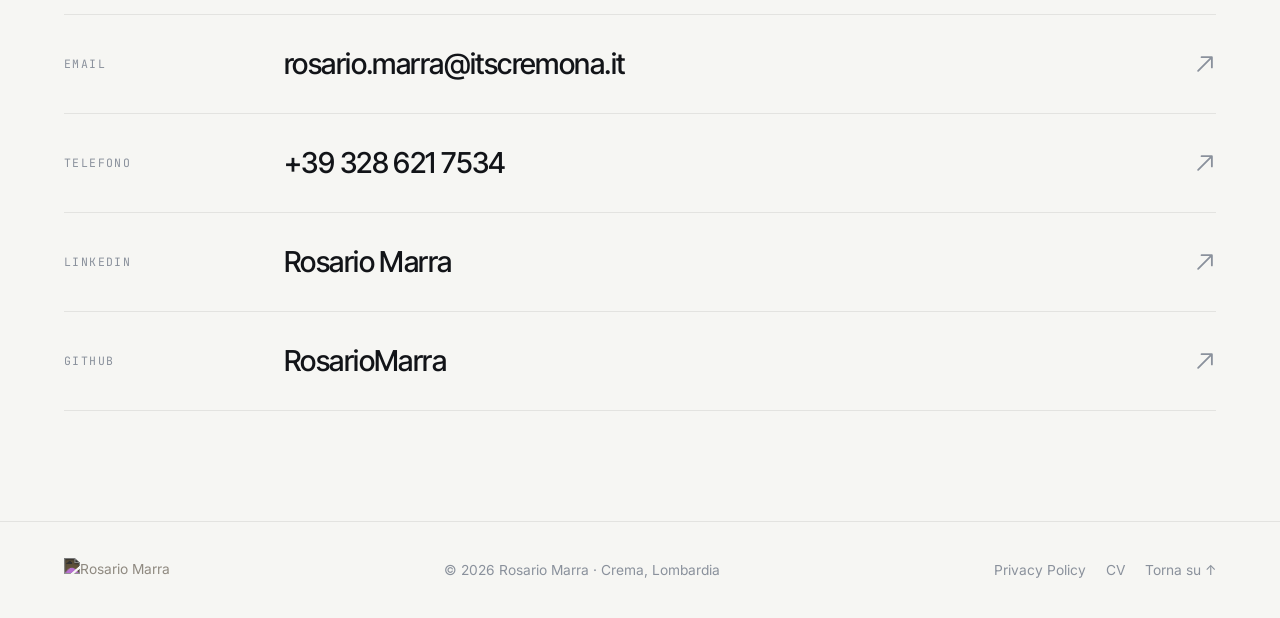
==== commit 76bd0591: "Home: foto di nuovo senza ingrandimento" ====
--- a/index.html
+++ b/index.html
@@ -233,10 +233,8 @@
 /* About */
 .about-grid{display:grid;grid-template-columns:.85fr 1.15fr;gap:80px;align-items:center}
 .portrait{position:relative;aspect-ratio:4/5;border-radius:24px;overflow:hidden;background:var(--card);border:1px solid var(--line)}
-/* La foto originale è ritagliata a cerchio: la ingrandiamo perché il bordo rotondo resti fuori dalla cornice */
-.portrait{background:#000}
-.portrait img{width:100%;height:100%;object-fit:cover;filter:grayscale(.15) contrast(1.03);transform:scale(1.44);transform-origin:52% 44%;transition:transform 1.2s var(--ease)}
-.portrait:hover img{transform:scale(1.48)}
+.portrait img{width:100%;height:100%;object-fit:cover;filter:grayscale(.15) contrast(1.03);transition:transform 1.2s var(--ease)}
+.portrait:hover img{transform:scale(1.03)}
 .portrait figcaption{position:absolute;left:16px;bottom:16px;right:16px;display:flex;justify-content:space-between;font-family:var(--mono);font-size:.68rem;letter-spacing:.12em;text-transform:uppercase;color:#fff;text-shadow:0 1px 8px rgba(0,0,0,.6)}
 .about-text h2{font-size:clamp(2rem,3.8vw,3rem);margin-bottom:26px}
 .about-text p{color:var(--muted);font-size:1.08rem;margin-bottom:18px;max-width:580px}
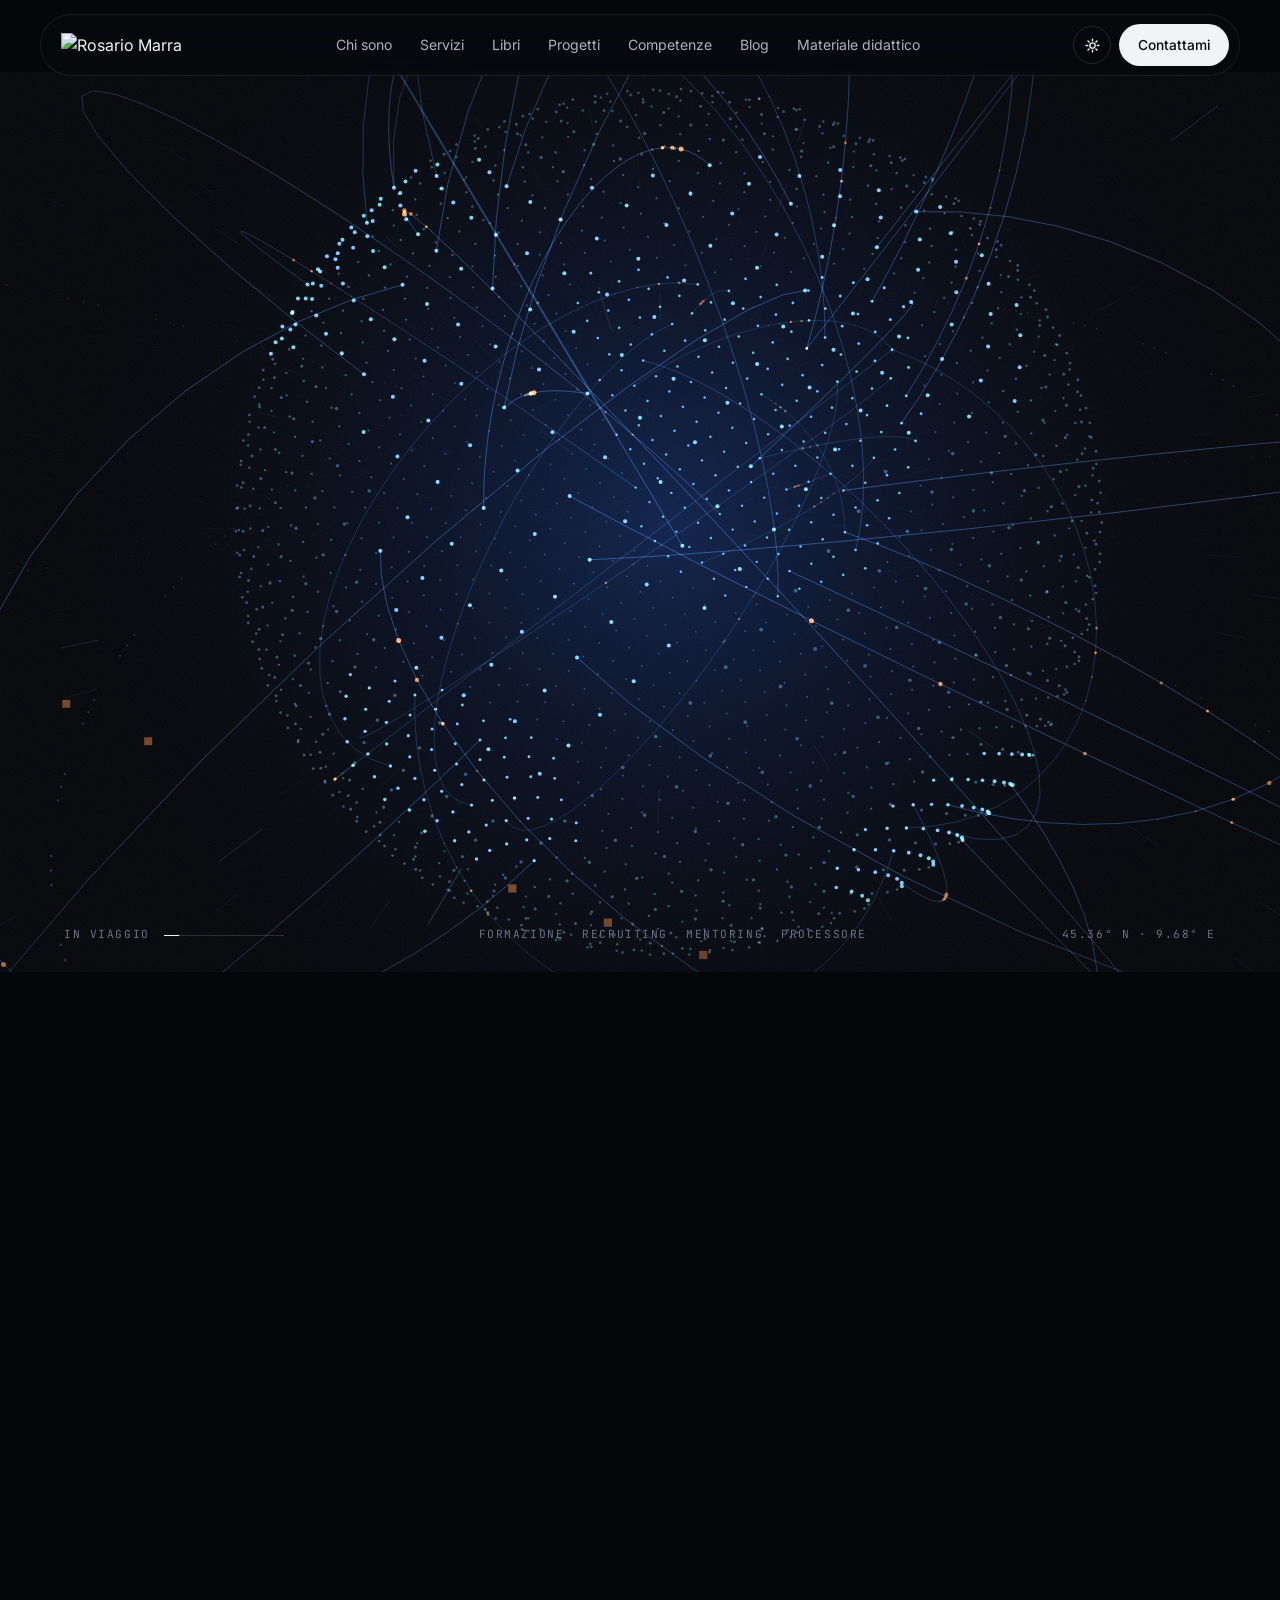
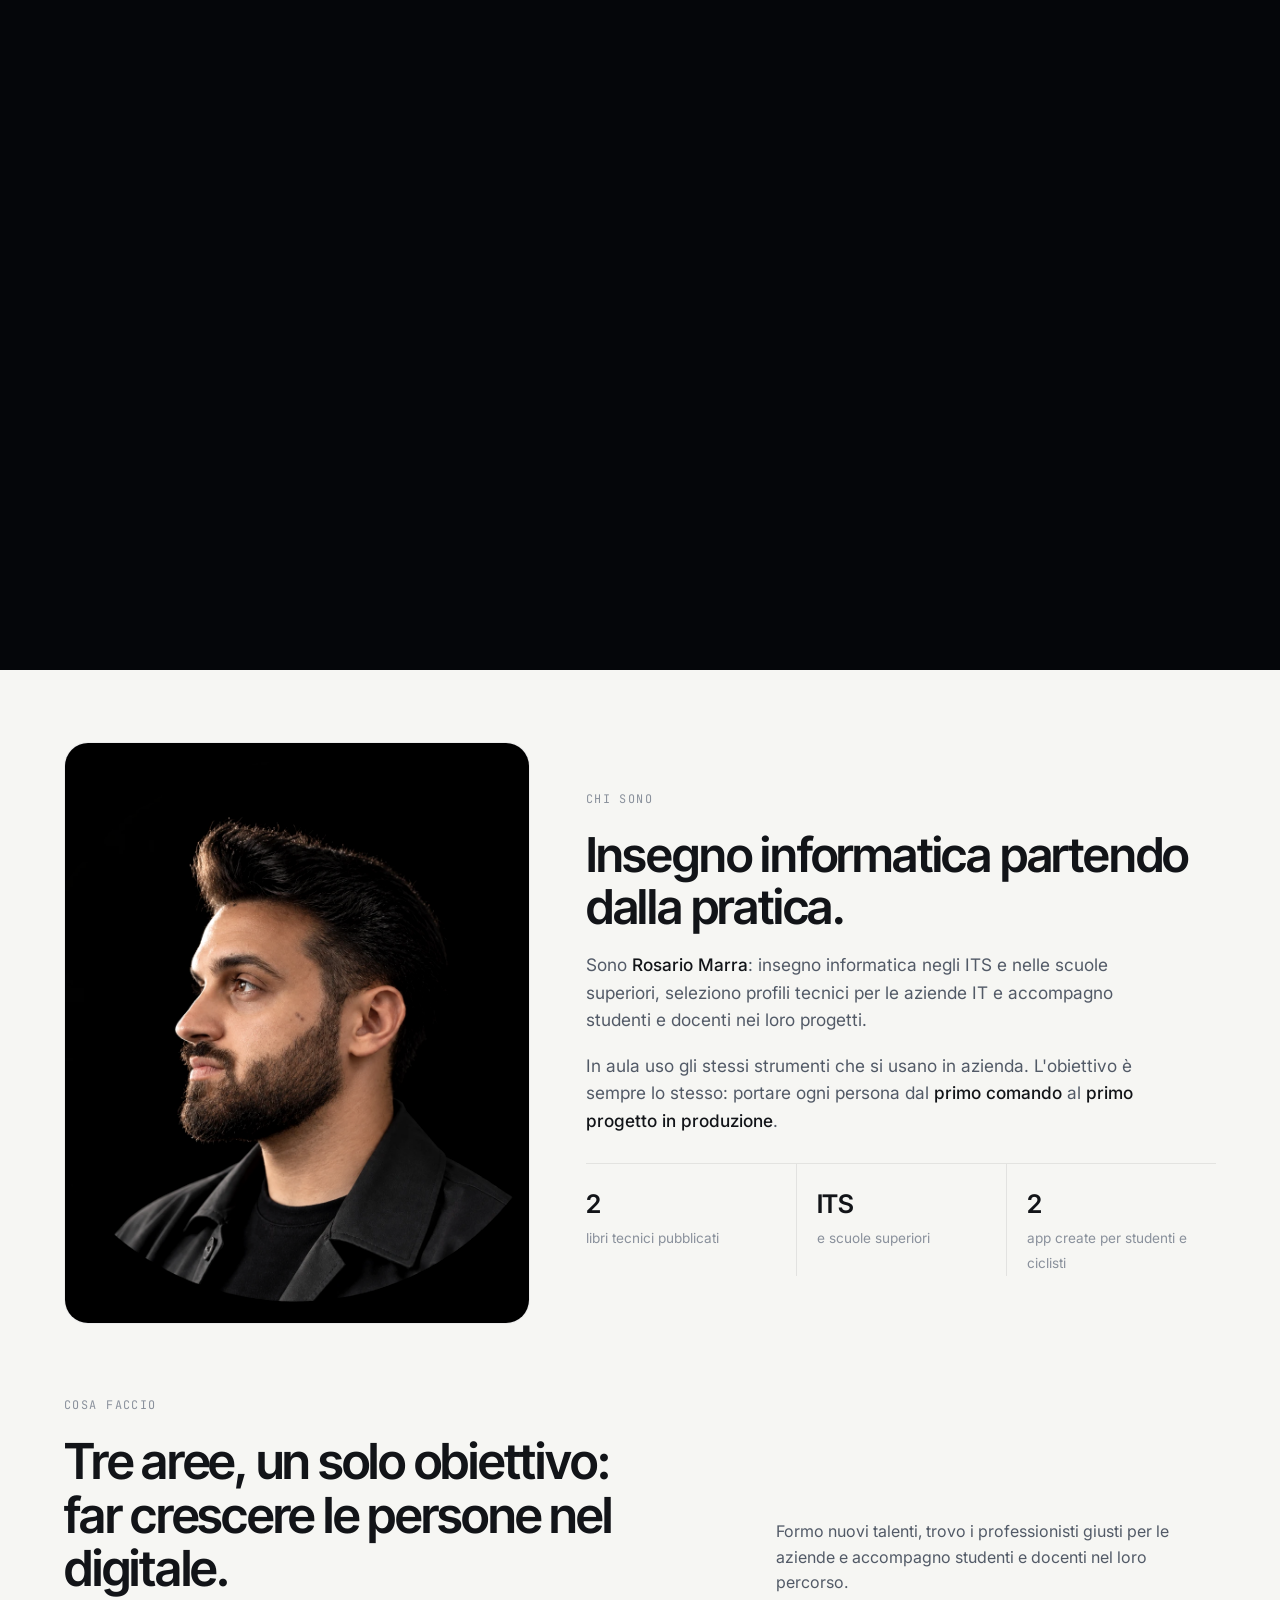
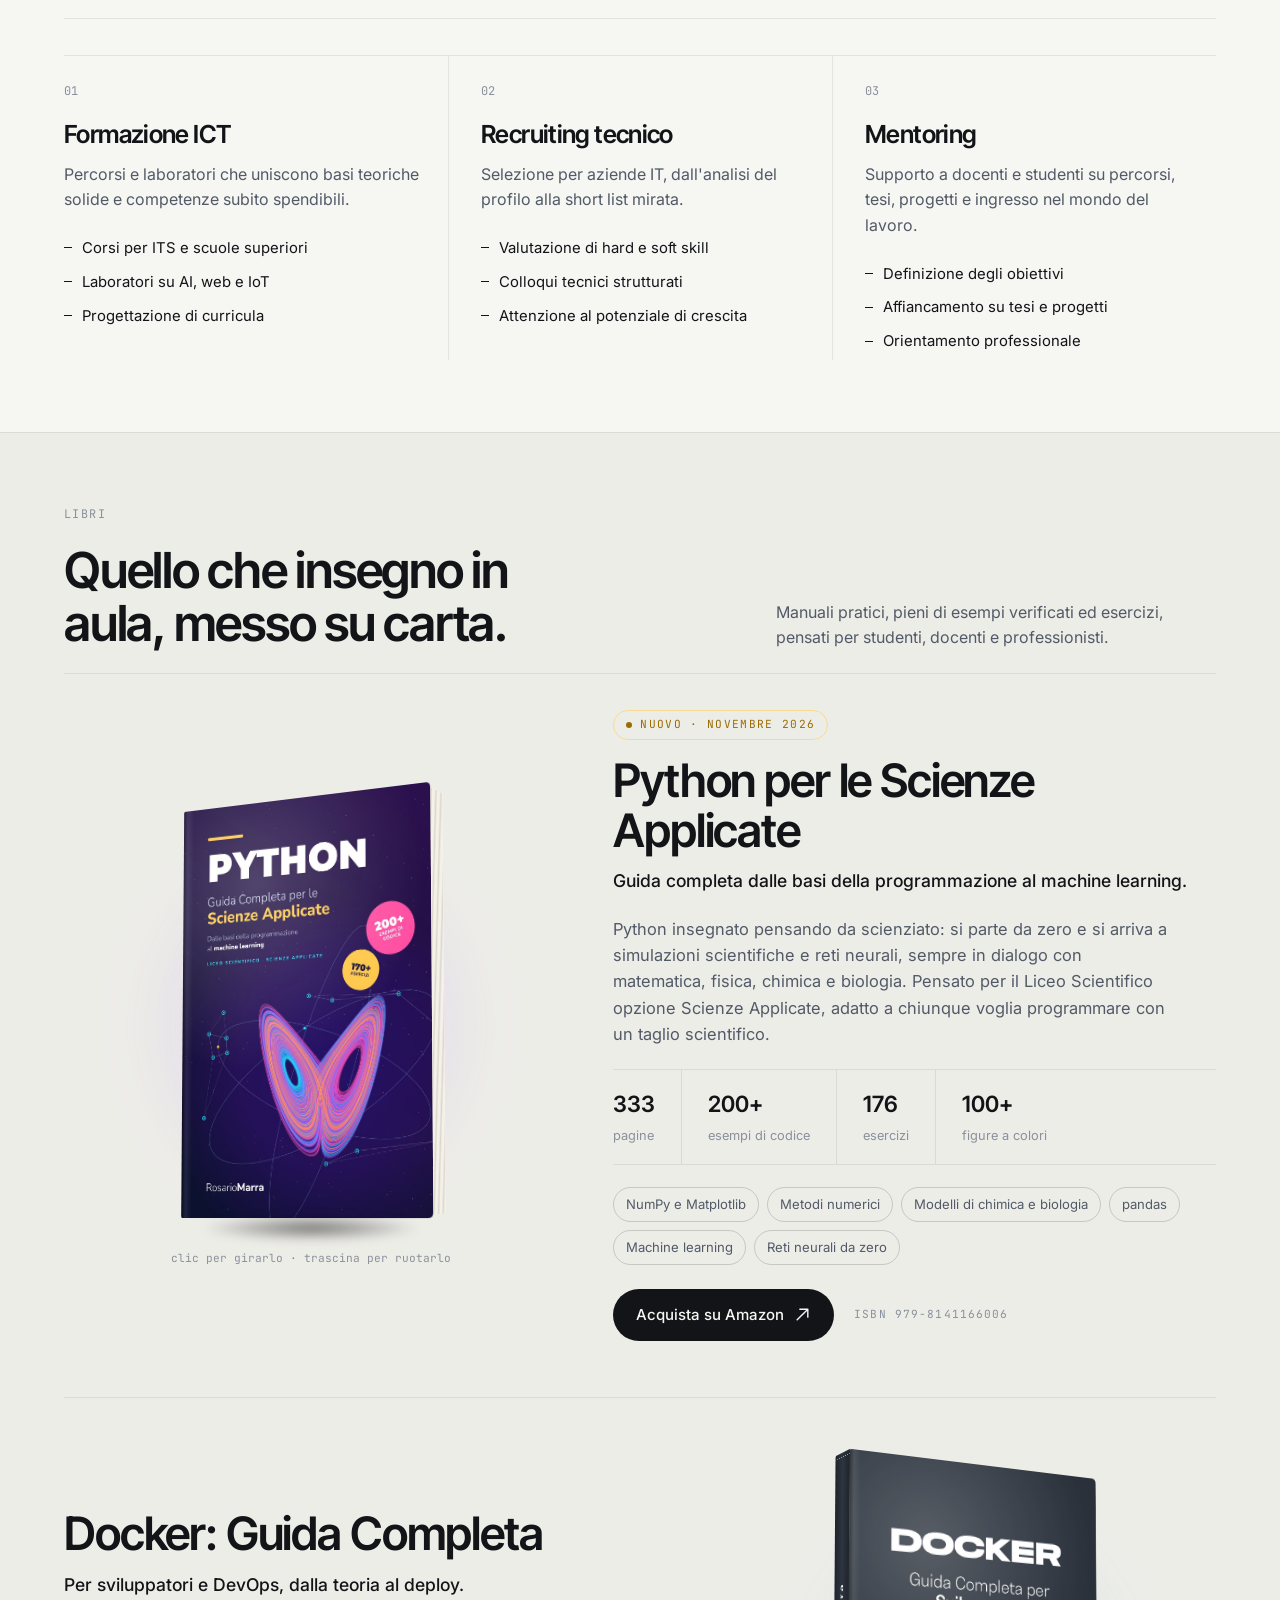
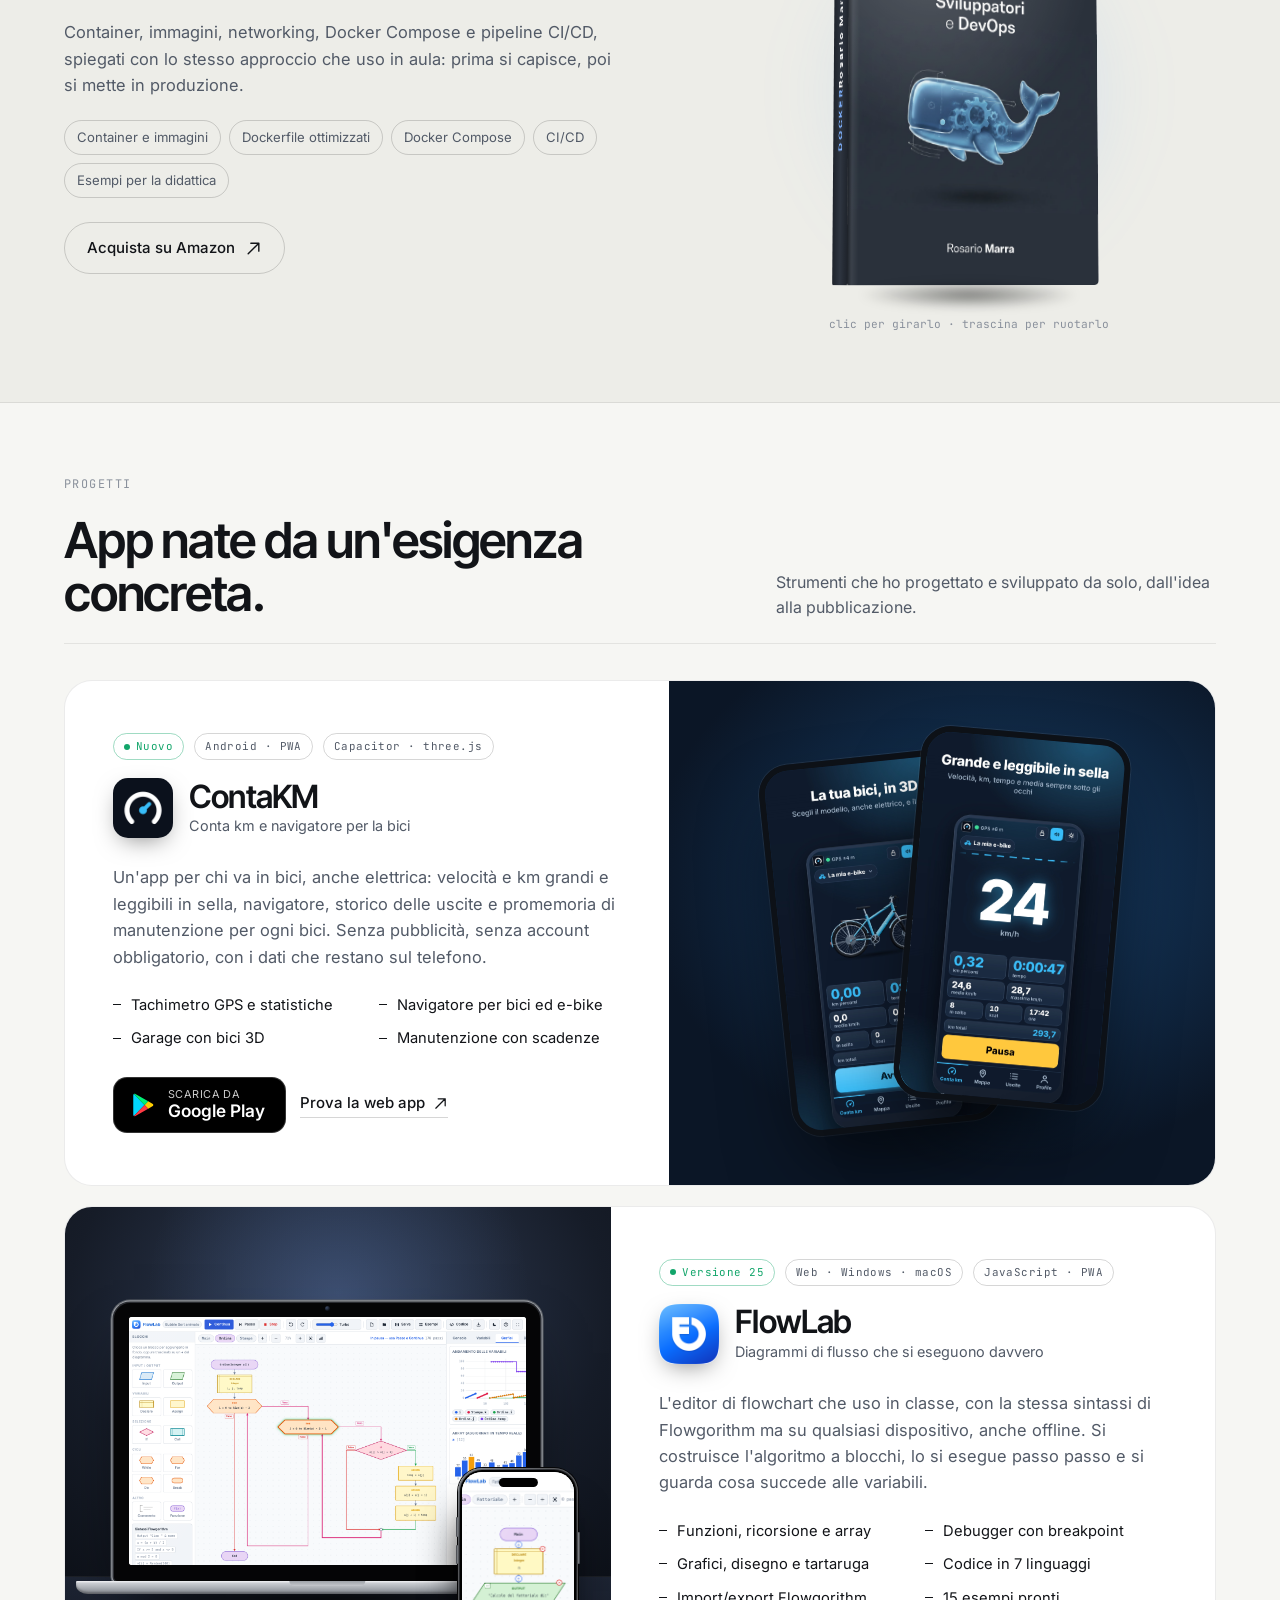
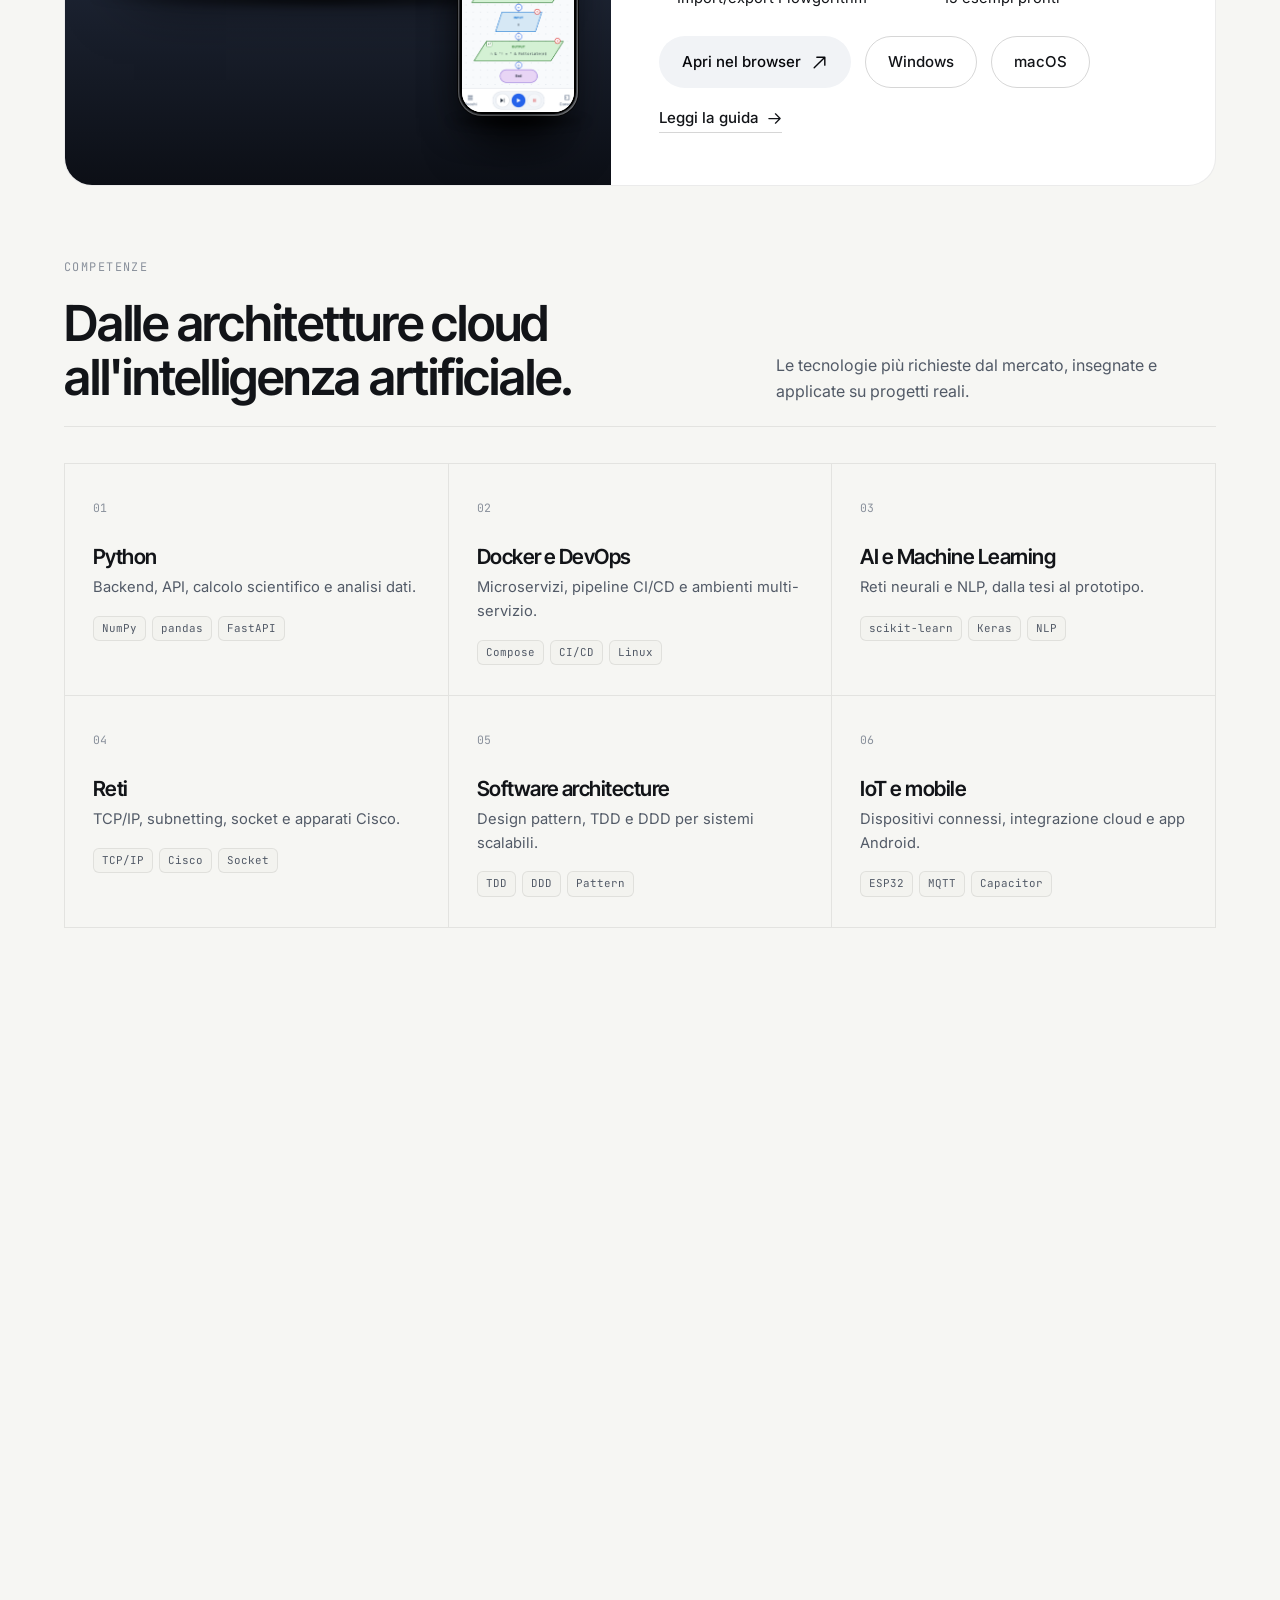
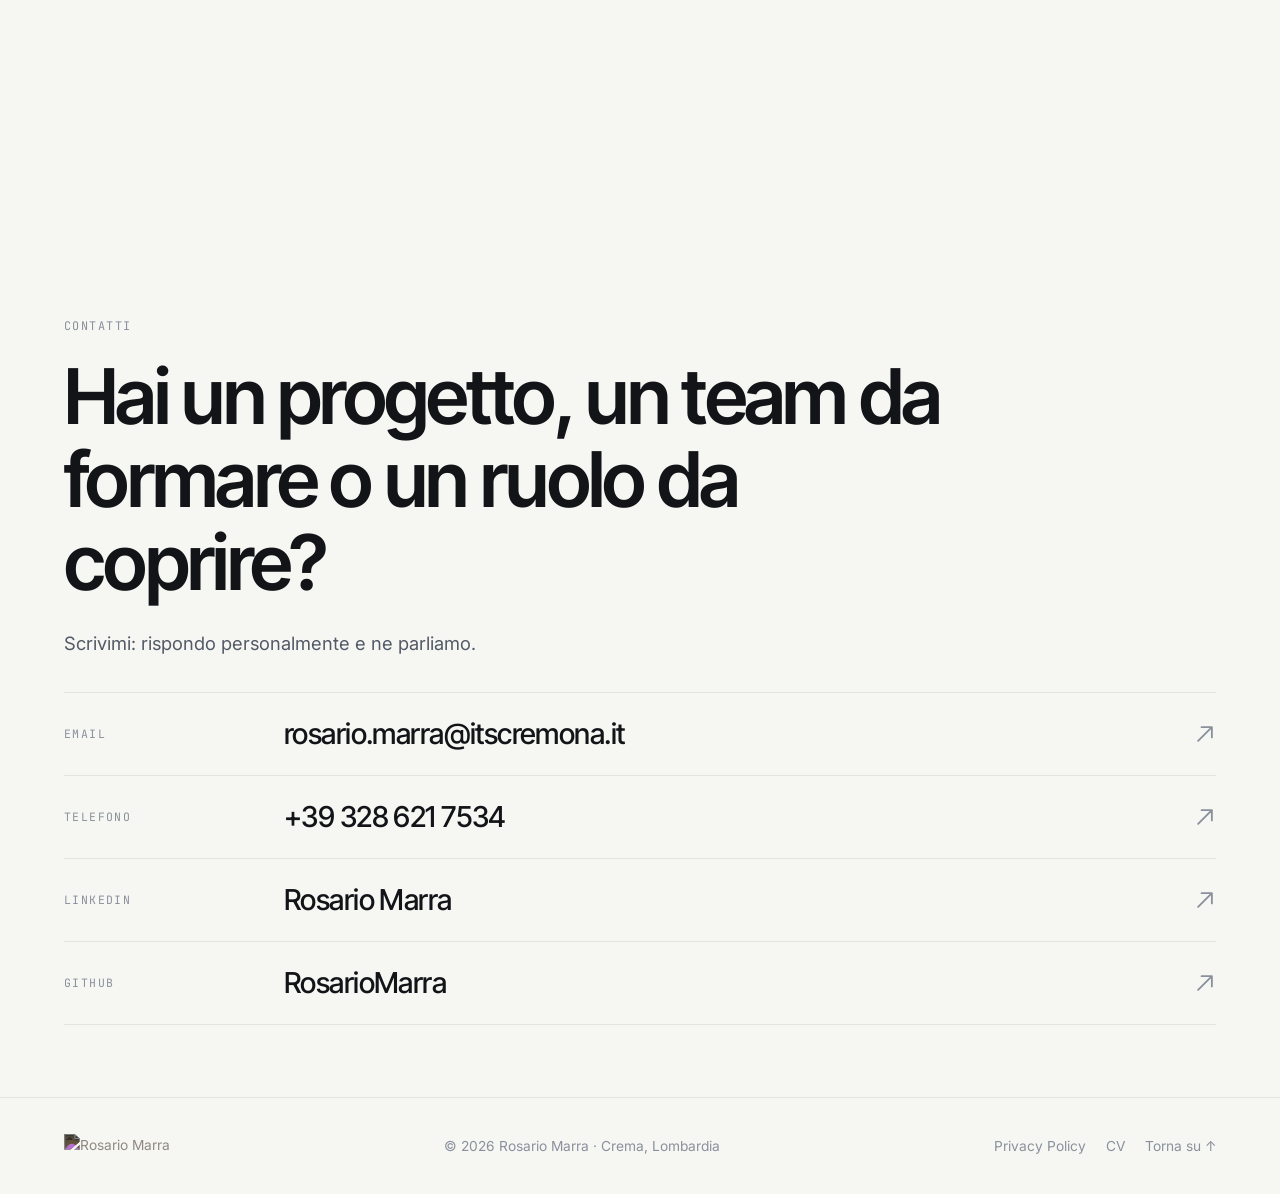
==== commit c8cacb50: "Home più compatta: meno spazi vuoti e intro più breve" ====
--- a/index.html
+++ b/index.html
@@ -115,11 +115,11 @@
 a{color:inherit;text-decoration:none}
 img{max-width:100%;display:block}
 .wrap{max-width:1200px;margin:0 auto;padding:0 24px}
-section{padding:110px 0}
+section{padding:72px 0}
 h1,h2,h3{font-family:var(--display);letter-spacing:-.025em;line-height:1.08;font-weight:600}
 .label{font-family:var(--mono);font-size:.74rem;color:var(--faint);letter-spacing:.12em;text-transform:uppercase;margin-bottom:20px;display:flex;gap:14px;align-items:center}
 .label b{color:var(--text);font-weight:500}
-.sec-head{display:grid;grid-template-columns:1fr 1fr;gap:48px;align-items:end;margin-bottom:56px;padding-bottom:28px;border-bottom:1px solid var(--line)}
+.sec-head{display:grid;grid-template-columns:1fr 1fr;gap:48px;align-items:end;margin-bottom:36px;padding-bottom:22px;border-bottom:1px solid var(--line)}
 .sec-head h2{font-size:clamp(2rem,4vw,3.1rem)}
 .sec-head p{color:var(--muted);max-width:440px;justify-self:end}
 .muted{color:var(--muted)}
@@ -196,7 +196,7 @@
 .mmenu-contacts a:active{color:#fff}
 
 /* ============ INTRO IMMERSIVA ============ */
-.intro{position:relative;height:620vh;background:#05060A;color:#F1F3F6}
+.intro{position:relative;height:430vh;background:#05060A;color:#F1F3F6}
 .intro-stage{position:sticky;top:0;height:100vh;height:100svh;overflow:hidden}
 #world{position:absolute;inset:0;width:100%;height:100%;display:block}
 .intro-vignette{position:absolute;inset:0;pointer-events:none;
@@ -231,15 +231,15 @@
 .hud-steps span.on{color:#F1F3F6}
 
 /* About */
-.about-grid{display:grid;grid-template-columns:.85fr 1.15fr;gap:80px;align-items:center}
+.about-grid{display:grid;grid-template-columns:.85fr 1.15fr;gap:56px;align-items:center}
 .portrait{position:relative;aspect-ratio:4/5;border-radius:24px;overflow:hidden;background:var(--card);border:1px solid var(--line)}
 .portrait img{width:100%;height:100%;object-fit:cover;filter:grayscale(.15) contrast(1.03);transition:transform 1.2s var(--ease)}
 .portrait:hover img{transform:scale(1.03)}
 .portrait figcaption{position:absolute;left:16px;bottom:16px;right:16px;display:flex;justify-content:space-between;font-family:var(--mono);font-size:.68rem;letter-spacing:.12em;text-transform:uppercase;color:#fff;text-shadow:0 1px 8px rgba(0,0,0,.6)}
-.about-text h2{font-size:clamp(2rem,3.8vw,3rem);margin-bottom:26px}
+.about-text h2{font-size:clamp(2rem,3.8vw,3rem);margin-bottom:18px}
 .about-text p{color:var(--muted);font-size:1.08rem;margin-bottom:18px;max-width:580px}
 .about-text p strong{color:var(--text);font-weight:500}
-.facts{display:grid;grid-template-columns:repeat(3,1fr);margin-top:40px;border-top:1px solid var(--line)}
+.facts{display:grid;grid-template-columns:repeat(3,1fr);margin-top:28px;border-top:1px solid var(--line)}
 .fact{padding:20px 20px 0 0}
 .fact+.fact{padding-left:20px;border-left:1px solid var(--line)}
 .fact b{display:block;font-family:var(--display);font-size:1.6rem;font-weight:600;letter-spacing:-.02em}
@@ -247,9 +247,9 @@
 
 /* Services */
 .services{display:grid;grid-template-columns:repeat(3,1fr);border-top:1px solid var(--line)}
-.svc{padding:36px 32px 10px 0}
+.svc{padding:26px 28px 6px 0}
 .svc+.svc{padding-left:32px;border-left:1px solid var(--line)}
-.svc .n{font-family:var(--mono);font-size:.75rem;color:var(--faint);margin-bottom:40px;display:block}
+.svc .n{font-family:var(--mono);font-size:.75rem;color:var(--faint);margin-bottom:20px;display:block}
 .svc h3{font-size:1.55rem;margin-bottom:14px}
 .svc p{color:var(--muted);margin-bottom:24px}
 .svc ul{list-style:none;display:grid;gap:10px}
@@ -258,11 +258,11 @@
 
 /* Libri */
 .books{background:var(--bg-2);border-block:1px solid var(--line);position:relative;overflow:hidden}
-.book-row{display:grid;grid-template-columns:.9fr 1.1fr;gap:72px;align-items:center}
-.book-row+.book-row{margin-top:110px;padding-top:110px;border-top:1px solid var(--line)}
+.book-row{display:grid;grid-template-columns:.9fr 1.1fr;gap:56px;align-items:center}
+.book-row+.book-row{margin-top:56px;padding-top:56px;border-top:1px solid var(--line)}
 .book-row.alt{grid-template-columns:1.1fr .9fr}
 .book-row.alt .book-stage{order:2}
-.book-stage{display:grid;place-items:center;perspective:1800px;padding:30px 0 70px;position:relative;cursor:grab;touch-action:pan-y;outline:none}
+.book-stage{display:grid;place-items:center;perspective:1800px;padding:10px 0 46px;position:relative;cursor:grab;touch-action:pan-y;outline:none}
 .book-stage::before{content:"";position:absolute;inset:10% 15%;border-radius:50%;background:radial-gradient(closest-side,var(--glow,rgba(77,159,255,.22)),transparent);filter:blur(30px);pointer-events:none}
 .book-stage::after{content:"";position:absolute;bottom:22px;left:50%;width:220px;height:26px;transform:translateX(-50%);border-radius:50%;background:radial-gradient(closest-side,rgba(0,0,0,.5),transparent);filter:blur(5px);animation:shadow 7s ease-in-out infinite}
 .book-float{animation:float 7s ease-in-out infinite;transform-style:preserve-3d}
@@ -287,18 +287,18 @@
 .book-pages{transform:rotateY(90deg) translateZ(calc(var(--w) / 2 - 3px));height:calc(100% - 8px);top:4px;background:repeating-linear-gradient(90deg,#f4f1ea 0 2px,#ddd8cc 2px 3px)}
 .book-top{position:absolute;left:0;width:calc(100% - 3px);height:var(--t);top:calc(50% - var(--t) / 2);transform:rotateX(90deg) translateZ(calc(var(--h) / 2 - 4px));background:repeating-linear-gradient(0deg,#f4f1ea 0 2px,#ddd8cc 2px 3px)}
 .book-hint{position:absolute;bottom:-4px;left:50%;transform:translateX(-50%);font-family:var(--mono);font-size:.7rem;color:var(--faint);white-space:nowrap}
-.tag-new{display:inline-flex;align-items:center;gap:8px;font-family:var(--mono);font-size:.7rem;letter-spacing:.12em;text-transform:uppercase;padding:5px 12px;border-radius:999px;border:1px solid color-mix(in srgb,#FFC83D 50%,transparent);color:#E9B21F;margin-bottom:22px}
+.tag-new{display:inline-flex;align-items:center;gap:8px;font-family:var(--mono);font-size:.7rem;letter-spacing:.12em;text-transform:uppercase;padding:5px 12px;border-radius:999px;border:1px solid color-mix(in srgb,#FFC83D 50%,transparent);color:#E9B21F;margin-bottom:16px}
 :root[data-theme="light"] .tag-new{color:#9A6B00}
 .tag-new::before{content:"";width:6px;height:6px;border-radius:50%;background:currentColor}
 .book-info h2{font-size:clamp(2rem,3.6vw,2.9rem);margin-bottom:12px}
 .book-info .sub{font-size:1.1rem;color:var(--text);margin-bottom:20px;font-weight:500}
-.book-info>p{color:var(--muted);font-size:1.03rem;margin-bottom:28px;max-width:560px}
-.specs{display:grid;grid-template-columns:repeat(4,auto);justify-content:start;gap:0;margin-bottom:30px;border-block:1px solid var(--line)}
+.book-info>p{color:var(--muted);font-size:1.03rem;margin-bottom:22px;max-width:560px}
+.specs{display:grid;grid-template-columns:repeat(4,auto);justify-content:start;gap:0;margin-bottom:22px;border-block:1px solid var(--line)}
 .spec{padding:16px 26px 16px 0}
 .spec+.spec{padding-left:26px;border-left:1px solid var(--line)}
 .spec b{display:block;font-family:var(--display);font-size:1.4rem;font-weight:600}
 .spec small{color:var(--faint);font-size:.8rem}
-.topics{display:flex;flex-wrap:wrap;gap:8px;margin-bottom:32px}
+.topics{display:flex;flex-wrap:wrap;gap:8px;margin-bottom:24px}
 .topics span{font-size:.82rem;padding:6px 12px;border-radius:999px;border:1px solid var(--line-2);color:var(--muted)}
 .book-actions{display:flex;gap:20px;align-items:center;flex-wrap:wrap}
 
@@ -310,7 +310,7 @@
 .app-id h3{font-size:2rem}
 .app-id small{display:block;color:var(--muted);font-size:.9rem}
 .pf-text>p{color:var(--muted);font-size:1.03rem;margin-bottom:24px}
-.pf-list{list-style:none;display:grid;grid-template-columns:1fr 1fr;gap:10px 24px;margin-bottom:34px}
+.pf-list{list-style:none;display:grid;grid-template-columns:1fr 1fr;gap:10px 24px;margin-bottom:26px}
 .pf-list li{font-size:.92rem;padding-left:18px;position:relative}
 .pf-list li::before{content:"";position:absolute;left:0;top:.7em;width:8px;height:1px;background:var(--text)}
 .store-row{display:flex;gap:14px;align-items:center;flex-wrap:wrap;margin-top:auto}
@@ -320,7 +320,7 @@
 .gplay small{display:block;font-size:.68rem;letter-spacing:.04em;opacity:.8;line-height:1.2}
 .gplay b{display:block;font-size:1.08rem;font-weight:600;line-height:1.2}
 .soon{font-family:var(--mono);font-size:.7rem;letter-spacing:.1em;text-transform:uppercase;color:var(--faint)}
-.pf-visual{position:relative;background:radial-gradient(500px 400px at 60% 40%,#17406b,#0b1626 70%);min-height:520px;overflow:hidden;display:grid;place-items:center}
+.pf-visual{position:relative;background:radial-gradient(500px 400px at 60% 40%,#17406b,#0b1626 70%);min-height:460px;overflow:hidden;display:grid;place-items:center}
 .phone{position:absolute;width:210px;aspect-ratio:9/16;border-radius:30px;overflow:hidden;border:6px solid #0d1117;box-shadow:0 40px 80px -20px rgba(0,0,0,.7),0 0 0 1px rgba(255,255,255,.08);transition:transform .8s var(--ease)}
 .phone img{width:100%;height:100%;object-fit:cover}
 .phone.p1{transform:translate(-62px,10px) rotate(-6deg)}
@@ -384,9 +384,9 @@
 
 /* Blog */
 .posts{display:grid;grid-template-columns:repeat(3,1fr);gap:20px}
-.post{display:flex;flex-direction:column;padding:28px;border-radius:20px;background:var(--card);border:1px solid var(--line);transition:border-color .25s,transform .25s;min-height:230px}
+.post{display:flex;flex-direction:column;padding:28px;border-radius:20px;background:var(--card);border:1px solid var(--line);transition:border-color .25s,transform .25s;min-height:190px}
 .post:hover{border-color:var(--line-2);transform:translateY(-3px)}
-.post-meta{display:flex;justify-content:space-between;gap:12px;font-size:.75rem;color:var(--faint);margin-bottom:auto;font-family:var(--mono);padding-bottom:28px}
+.post-meta{display:flex;justify-content:space-between;gap:12px;font-size:.75rem;color:var(--faint);margin-bottom:auto;font-family:var(--mono);padding-bottom:20px}
 .post-tag{color:var(--text)}
 .post h3{font-size:1.2rem;margin-bottom:8px}
 .post p{color:var(--muted);font-size:.9rem;line-height:1.55}
@@ -401,9 +401,9 @@
 
 /* Contatti */
 .contact h2{font-size:clamp(2.6rem,6vw,5rem);letter-spacing:-.035em;max-width:900px;margin-bottom:24px}
-.contact-lead{color:var(--muted);font-size:1.15rem;max-width:560px;margin-bottom:56px}
+.contact-lead{color:var(--muted);font-size:1.15rem;max-width:560px;margin-bottom:34px}
 .contact-list{border-top:1px solid var(--line)}
-.crow{display:grid;grid-template-columns:200px 1fr auto;align-items:center;gap:20px;padding:26px 0;border-bottom:1px solid var(--line);transition:padding .3s var(--ease)}
+.crow{display:grid;grid-template-columns:200px 1fr auto;align-items:center;gap:20px;padding:18px 0;border-bottom:1px solid var(--line);transition:padding .3s var(--ease)}
 .crow:hover{padding-left:12px}
 .crow small{font-family:var(--mono);font-size:.72rem;letter-spacing:.12em;text-transform:uppercase;color:var(--faint)}
 .crow b{font-family:var(--display);font-size:clamp(1.2rem,2.4vw,1.8rem);font-weight:500;letter-spacing:-.02em;word-break:break-word}
@@ -429,7 +429,7 @@
 
 /* Responsive */
 @media (max-width:980px){
-  .about-grid,.book-row,.book-row.alt,.proj-feature,.proj{grid-template-columns:1fr;gap:48px}
+  .about-grid,.book-row,.book-row.alt,.proj-feature,.proj{grid-template-columns:1fr;gap:32px}
   .book-row.alt .book-stage{order:0}
   .sec-head{grid-template-columns:1fr;gap:16px}
   .sec-head p{justify-self:start}
@@ -440,7 +440,7 @@
   .posts{grid-template-columns:1fr}
   .elearn{grid-template-columns:1fr;padding:30px}
   .proj-feature .pf-text,.proj-body{padding:34px 28px}
-  .pf-visual{min-height:440px}
+  .pf-visual{min-height:380px}
   .proj{gap:0}
   .crow{grid-template-columns:1fr auto}
   .crow small{grid-column:1/-1}
@@ -450,7 +450,7 @@
   .nav-links{display:none}
   .burger{display:grid}
   .mmenu{display:flex}
-  section{padding:80px 0}
+  section{padding:52px 0}
   .hud-steps{display:none}
 }
 @media (max-width:560px){
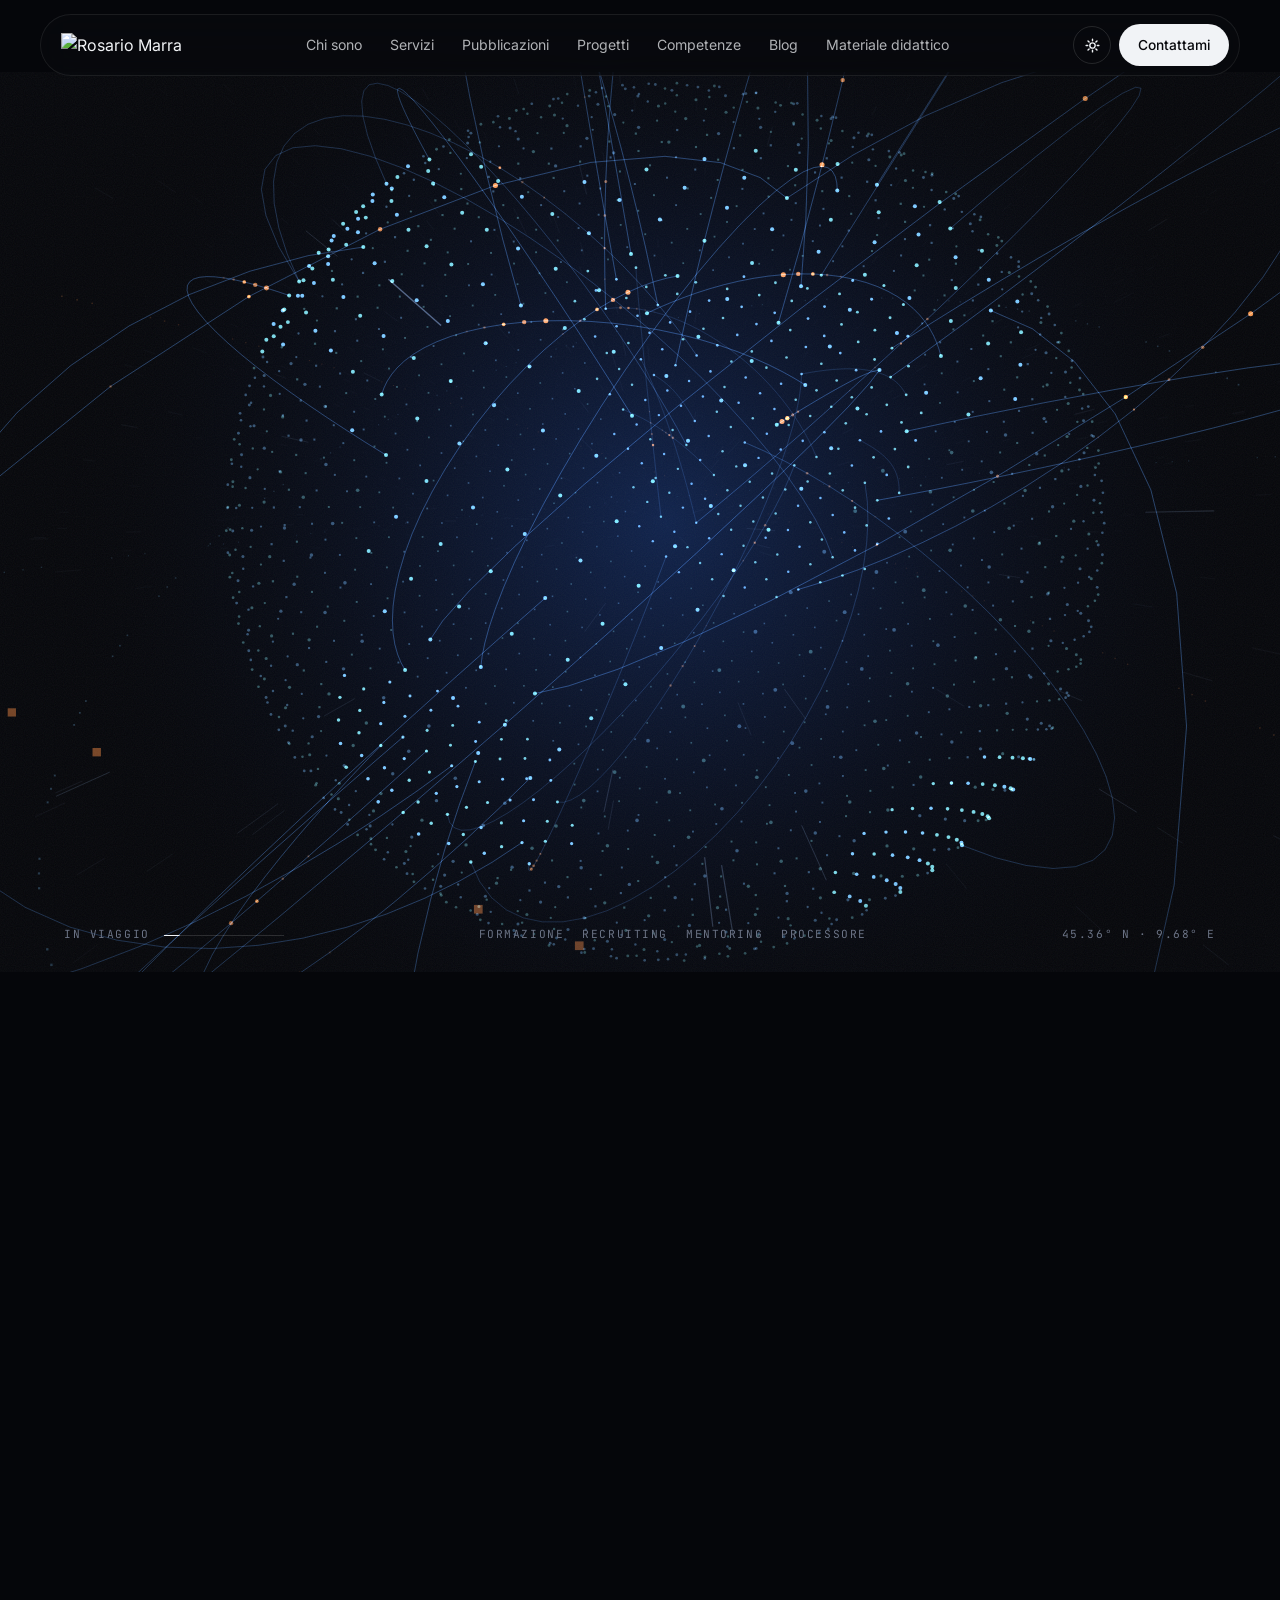
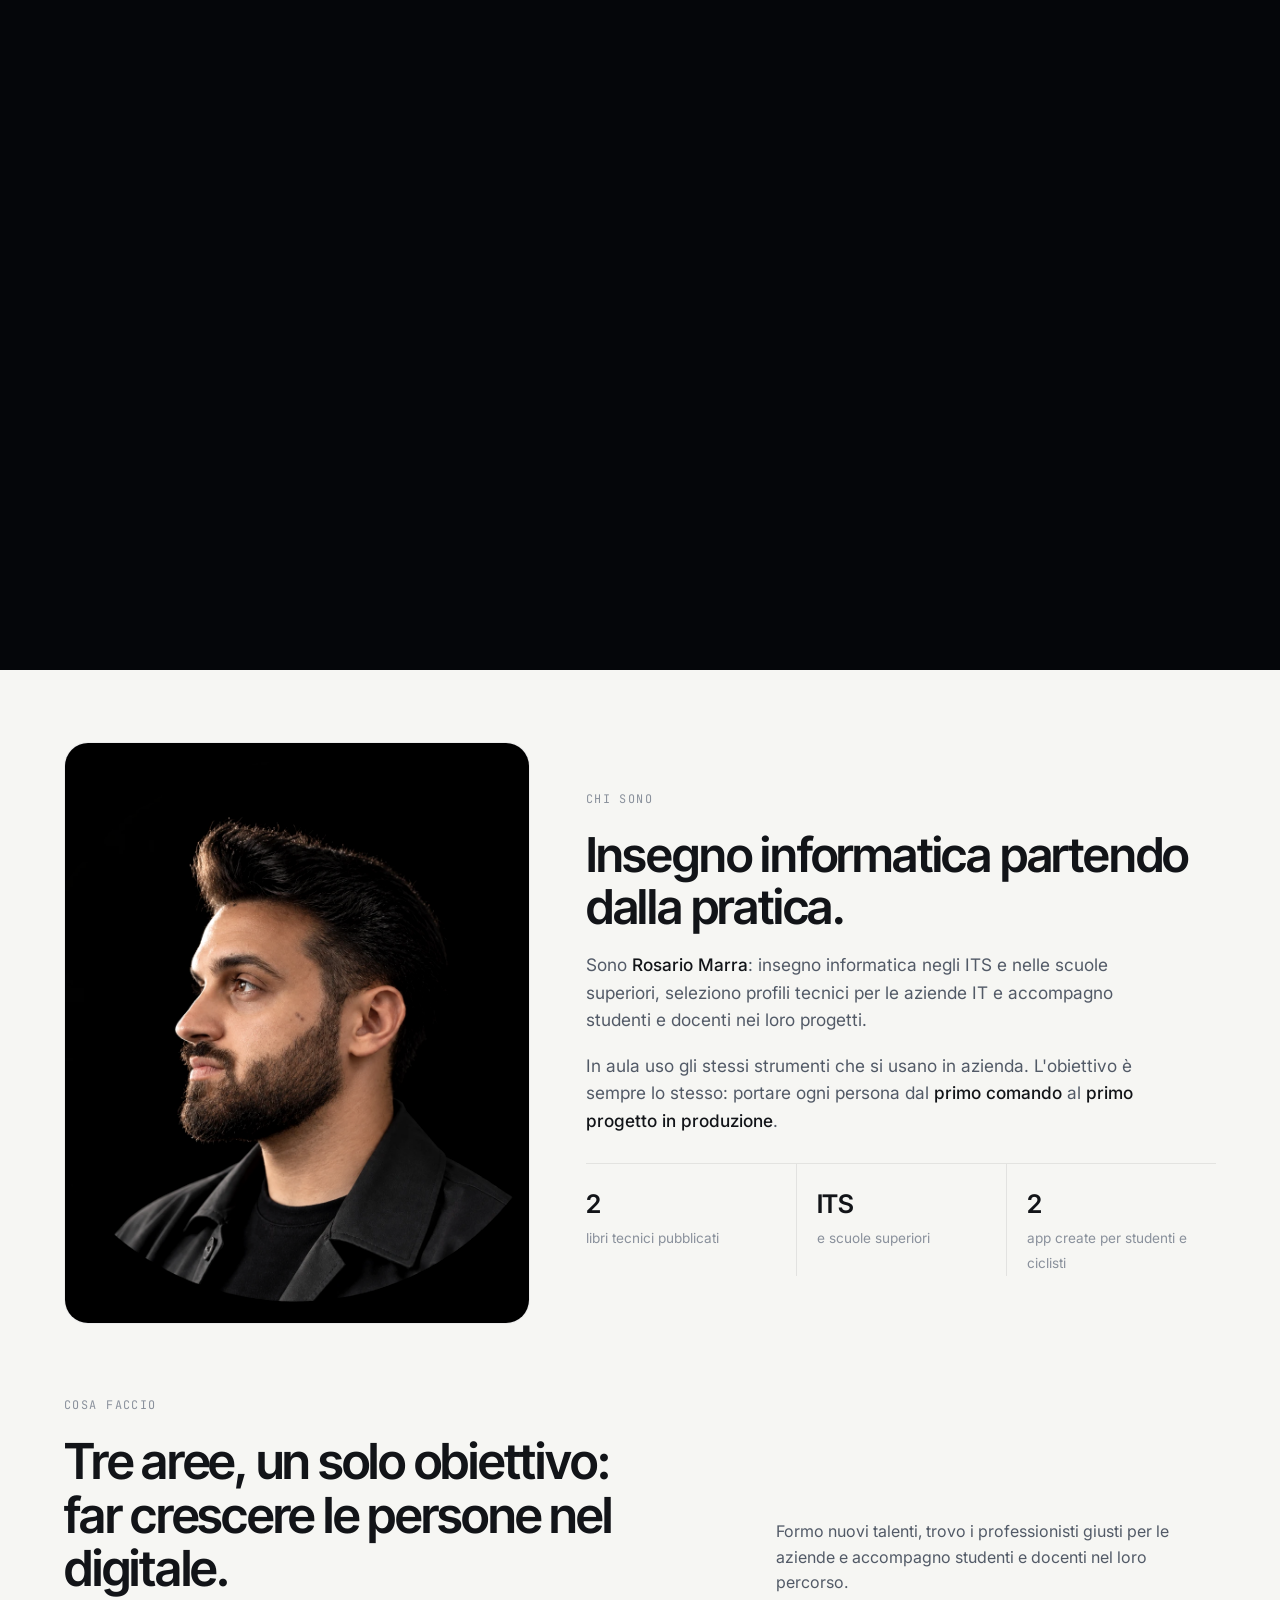
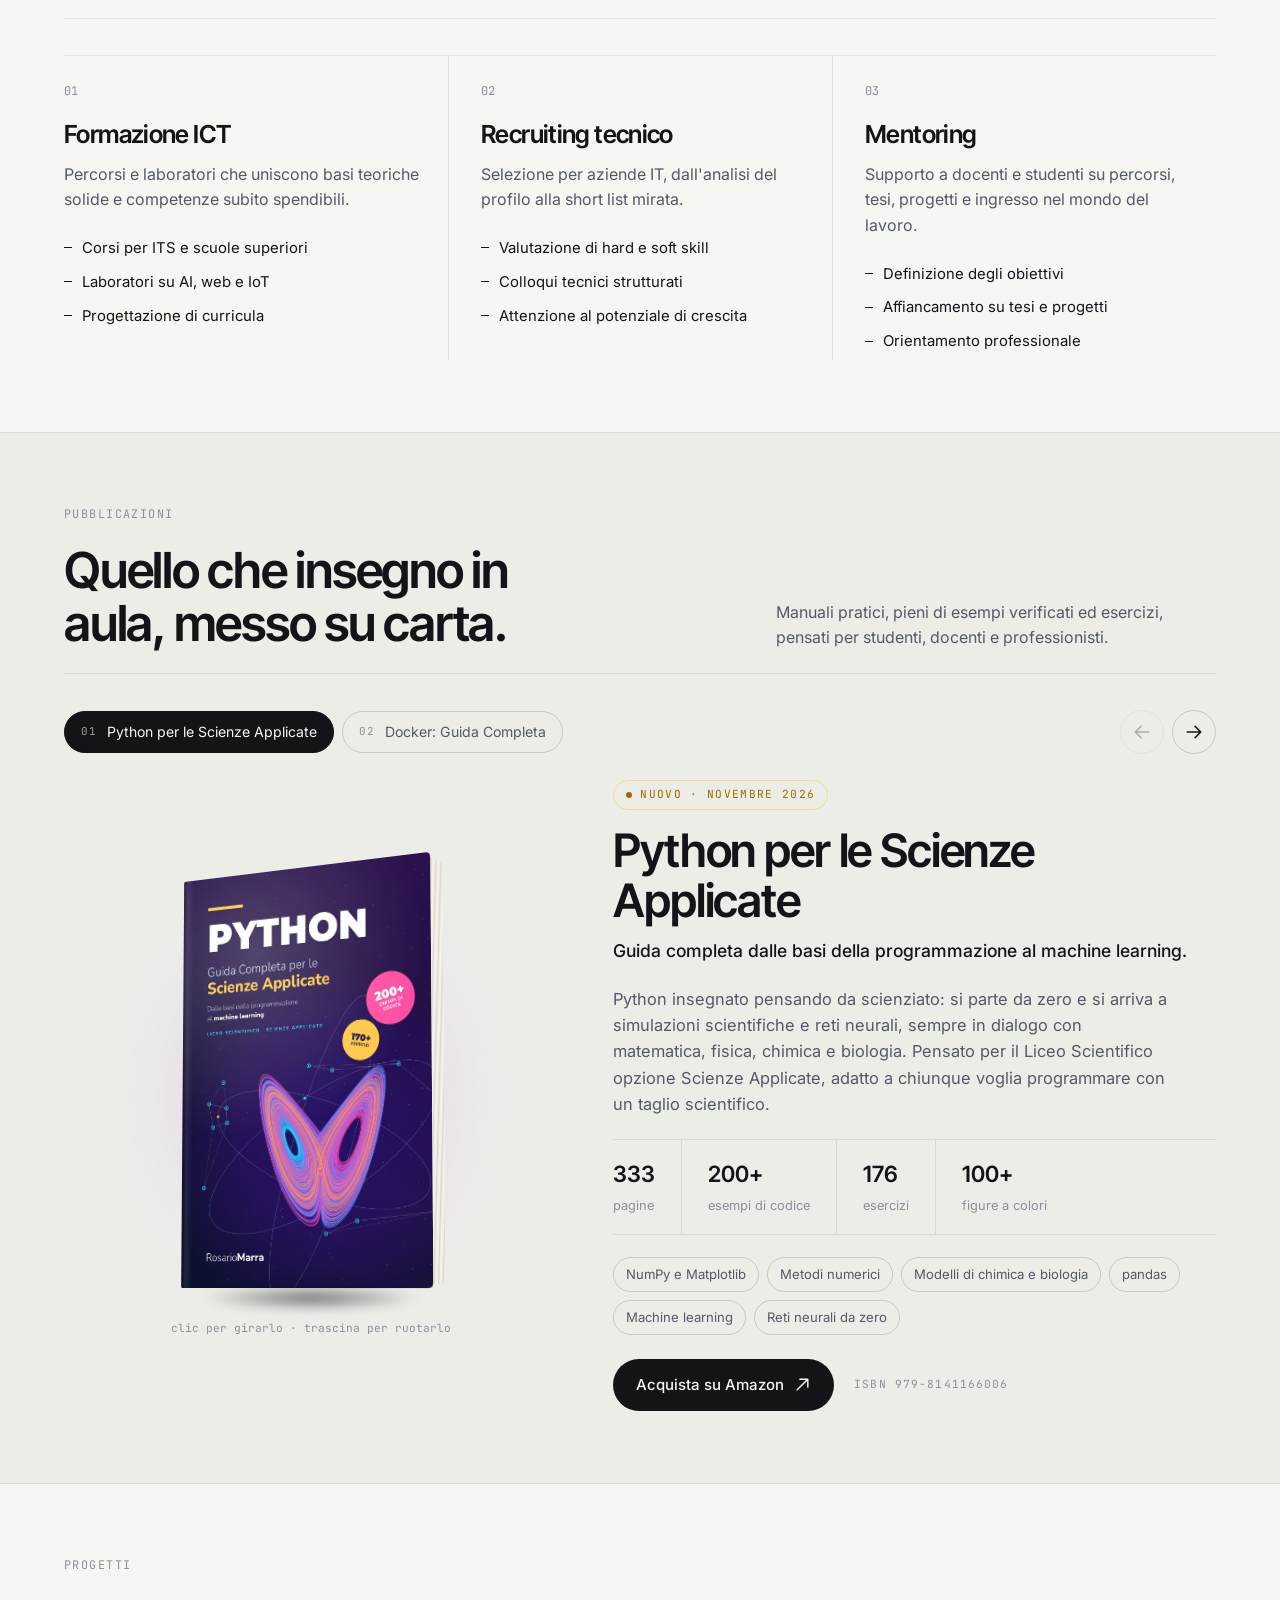
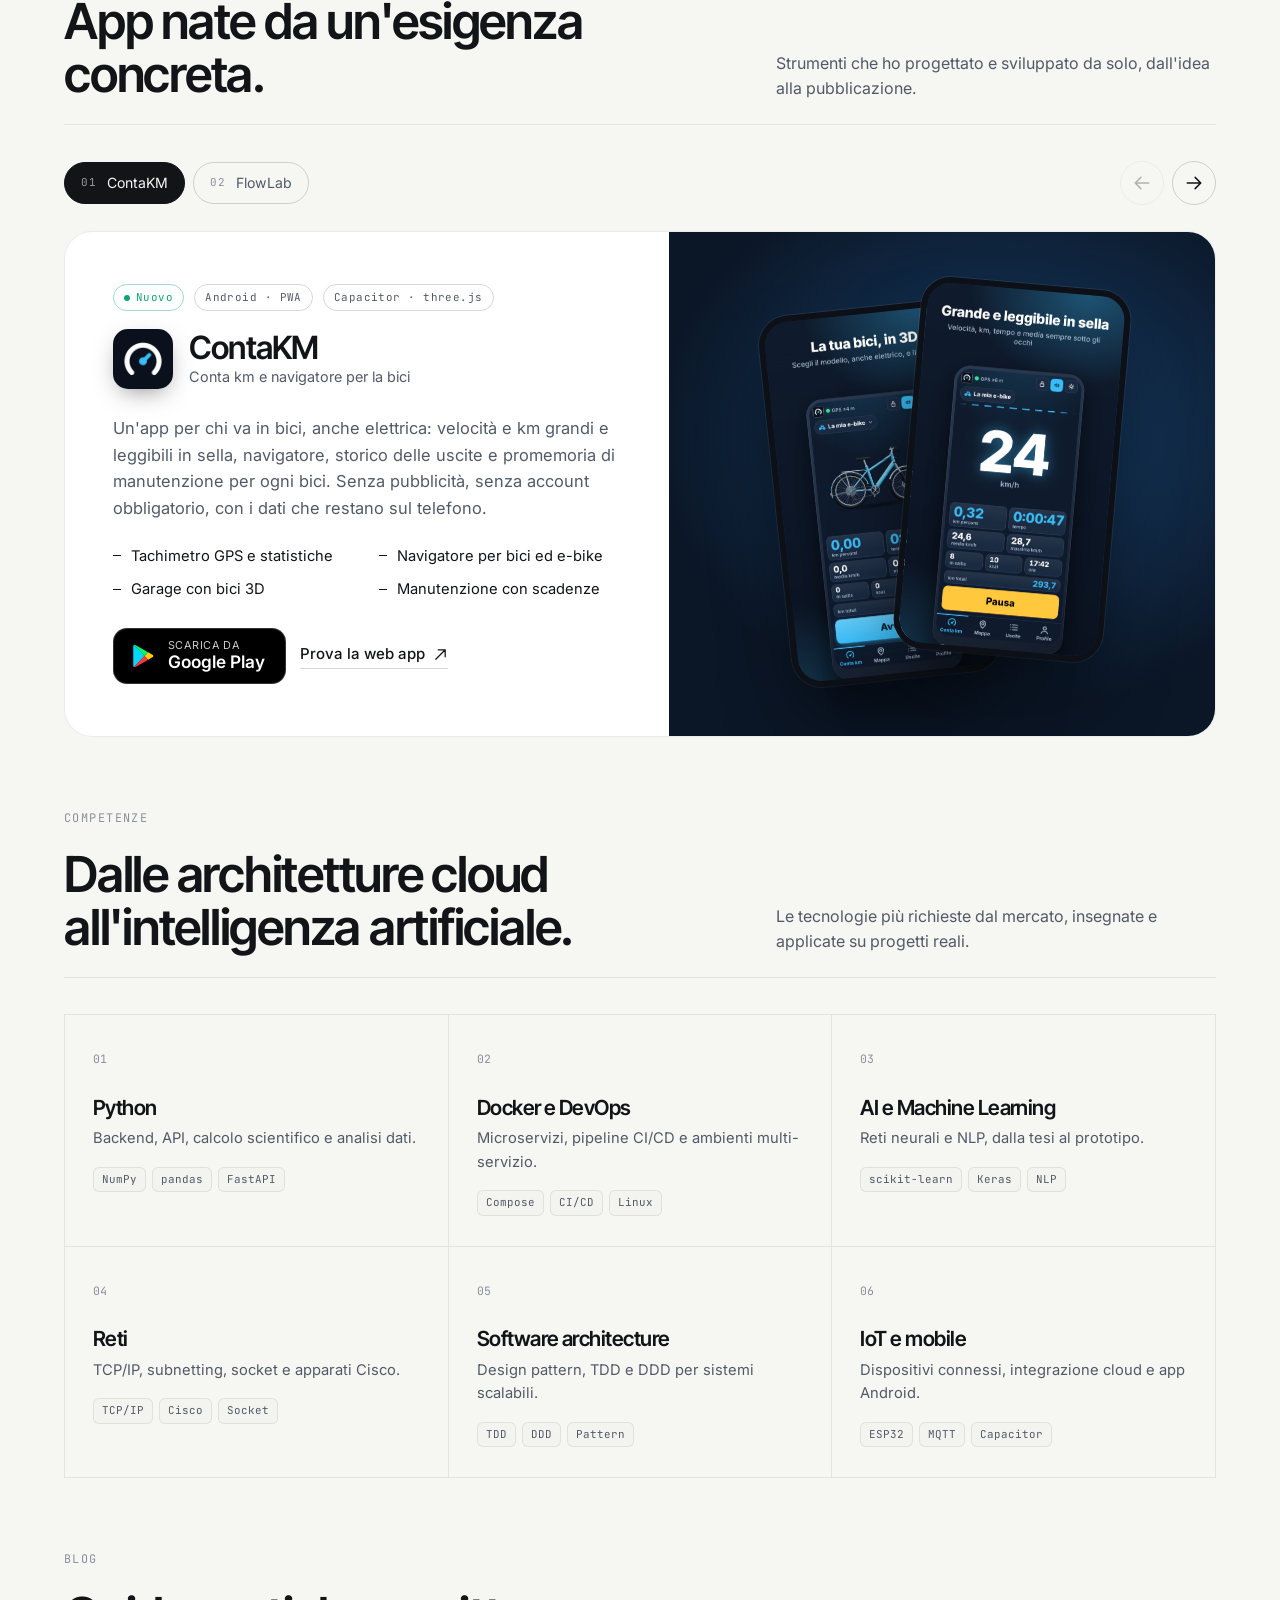
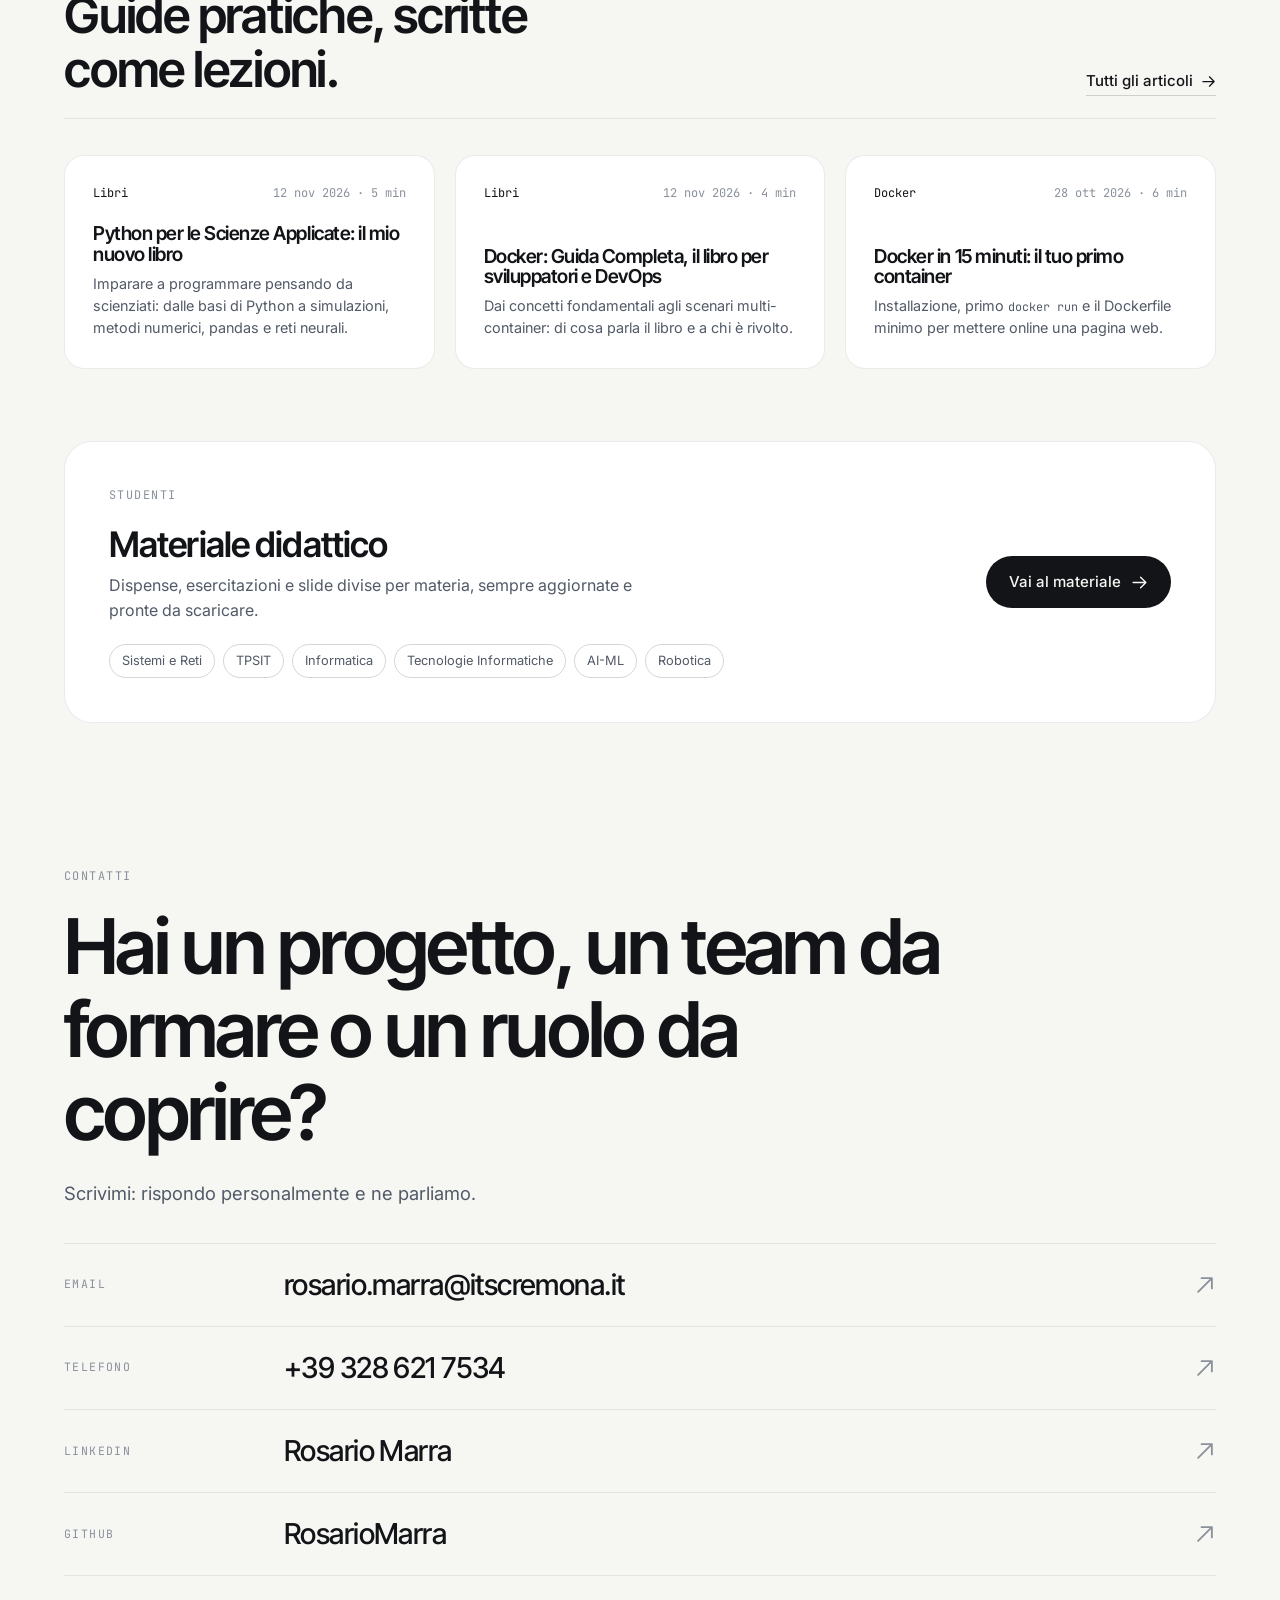
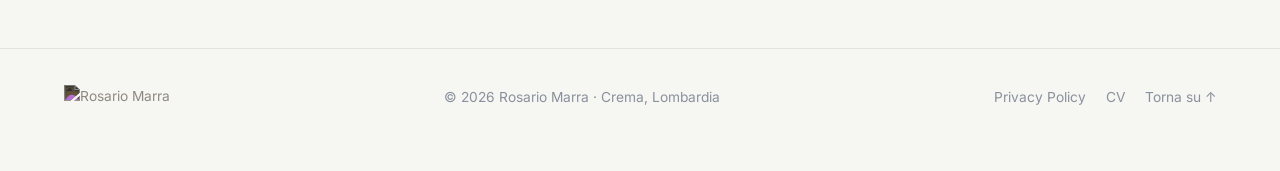
==== commit 63c7b5df: "Home: slider per pubblicazioni e app, sezione Libri rinominata Pubblicazioni" ====
--- a/index.html
+++ b/index.html
@@ -328,6 +328,26 @@
 .proj-feature:hover .phone.p1{transform:translate(-74px,4px) rotate(-8deg)}
 .proj-feature:hover .phone.p2{transform:translate(82px,-20px) rotate(7deg)}
 .fl-feature{margin-top:20px;grid-template-columns:.95fr 1.05fr}
+/* Slider di pubblicazioni e app: stessa grafica, una scheda alla volta */
+.slider-bar{display:flex;align-items:center;justify-content:space-between;gap:16px;margin-bottom:26px}
+.slider-tabs{display:flex;gap:8px;overflow-x:auto;scrollbar-width:none;-webkit-overflow-scrolling:touch}
+.slider-tabs::-webkit-scrollbar{display:none}
+.slider-tab{display:inline-flex;align-items:center;gap:10px;padding:9px 16px;border-radius:999px;border:1px solid var(--line-2);background:transparent;color:var(--muted);font:inherit;font-size:.88rem;white-space:nowrap;cursor:pointer;transition:background .25s,color .25s,border-color .25s}
+.slider-tab small{font-family:var(--mono);font-size:.68rem;letter-spacing:.08em;color:var(--faint);transition:color .25s}
+.slider-tab:hover{color:var(--text);border-color:var(--text)}
+.slider-tab[aria-selected="true"]{background:var(--text);border-color:var(--text);color:var(--bg)}
+.slider-tab[aria-selected="true"] small{color:inherit;opacity:.6}
+.slider-arrows{display:flex;gap:8px;flex-shrink:0}
+.slider-arrow{width:44px;height:44px;border-radius:50%;display:grid;place-items:center;border:1px solid var(--line-2);background:transparent;color:var(--text);cursor:pointer;transition:background .25s,color .25s,opacity .25s}
+.slider-arrow svg{width:18px;height:18px}
+.slider-arrow:hover:not(:disabled){background:var(--text);color:var(--bg)}
+.slider-arrow:disabled{opacity:.3;cursor:default}
+.slider-view{overflow:hidden;transition:height .6s var(--ease);touch-action:pan-y}
+.slider-track{display:flex;align-items:flex-start;transition:transform .7s var(--ease)}
+.slider-track>*{flex:0 0 100%;min-width:0;transition:opacity .6s var(--ease)}
+.slider-track>[inert]{opacity:0}
+.slider .book-row+.book-row{margin-top:0;padding-top:0;border-top:0}
+.slider .fl-feature{margin-top:0}
 .fl-feature .pf-text>.link{align-self:flex-start}
 /* Scena "da studio": parete sfumata, piano d'appoggio e luce dall'alto */
 .fl-visual{background:radial-gradient(90% 70% at 50% 18%,#33405a 0%,#161c28 55%,#0a0d13 100%);display:block}
@@ -467,6 +487,7 @@
   .dev-phone{right:5%;width:24%;border-radius:18px;padding:3px}
   .ph-screen{border-radius:15px}
   .nav-cta{display:none}
+  .slider-arrows{display:none}
 }
 </style>
 </head>
@@ -481,7 +502,7 @@
     <ul class="nav-links">
       <li><a href="#chi-sono">Chi sono</a></li>
       <li><a href="#servizi">Servizi</a></li>
-      <li><a href="#libri">Libri</a></li>
+      <li><a href="#libri">Pubblicazioni</a></li>
       <li><a href="#progetti">Progetti</a></li>
       <li><a href="#competenze">Competenze</a></li>
       <li><a href="#blog">Blog</a></li>
@@ -503,7 +524,7 @@
   <ul class="mmenu-list">
     <li><a href="#chi-sono"><small>01</small>Chi sono</a></li>
     <li><a href="#servizi"><small>02</small>Servizi</a></li>
-    <li><a href="#libri"><small>03</small>Libri</a></li>
+    <li><a href="#libri"><small>03</small>Pubblicazioni</a></li>
     <li><a href="#progetti"><small>04</small>Progetti</a></li>
     <li><a href="#competenze"><small>05</small>Competenze</a></li>
     <li><a href="#blog"><small>06</small>Blog</a></li>
@@ -647,13 +668,15 @@
   <div class="wrap">
     <div class="sec-head reveal">
       <div>
-        <div class="label">Libri</div>
+        <div class="label">Pubblicazioni</div>
         <h2>Quello che insegno in aula, messo su carta.</h2>
       </div>
       <p>Manuali pratici, pieni di esempi verificati ed esercizi, pensati per studenti, docenti e professionisti.</p>
     </div>
 
-    <div class="book-row">
+    <div class="slider" aria-roledescription="carosello" aria-label="Pubblicazioni">
+    <div class="slider-view"><div class="slider-track">
+    <div class="book-row" data-title="Python per le Scienze Applicate">
       <div class="book-stage reveal" style="--glow:rgba(160,90,255,.28)" role="button" tabindex="0" aria-label="Libro Python per le Scienze Applicate: clicca per girarlo e leggere il retro">
         <div class="book-float">
           <div class="book">
@@ -687,7 +710,7 @@
       </div>
     </div>
 
-    <div class="book-row alt">
+    <div class="book-row alt" data-title="Docker: Guida Completa">
       <div class="book-stage reveal" role="button" tabindex="0" aria-label="Libro Docker: clicca per girarlo e leggere il retro">
         <div class="book-float">
           <div class="book">
@@ -712,6 +735,8 @@
         </div>
       </div>
     </div>
+    </div></div>
+    </div>
   </div>
 </section>
 
@@ -726,7 +751,9 @@
       <p>Strumenti che ho progettato e sviluppato da solo, dall'idea alla pubblicazione.</p>
     </div>
 
-    <article class="proj-feature reveal">
+    <div class="slider" aria-roledescription="carosello" aria-label="App">
+    <div class="slider-view"><div class="slider-track">
+    <article class="proj-feature reveal" data-title="ContaKM">
       <div class="pf-text">
         <div class="meta"><span class="badge live">Nuovo</span><span class="badge">Android · PWA</span><span class="badge">Capacitor · three.js</span></div>
         <div class="app-id">
@@ -757,7 +784,7 @@
       </div>
     </article>
 
-    <article class="proj-feature fl-feature reveal">
+    <article class="proj-feature fl-feature reveal" data-title="FlowLab">
       <div class="pf-visual fl-visual" role="img" aria-label="FlowLab aperto su un portatile e su uno smartphone">
         <div class="dev-laptop">
           <div class="lap-lid">
@@ -798,6 +825,8 @@
         </a>
       </div>
     </article>
+    </div></div>
+    </div>
   </div>
 </section>
 
@@ -1394,6 +1423,66 @@
     stageEl.addEventListener('keydown', e => { if (e.key === 'Enter' || e.key === ' ') { e.preventDefault(); flipBook(); } });
   });
 
+
+  // ================= SLIDER PUBBLICAZIONI E APP =================
+  const ARROW = d => `<svg fill="none" viewBox="0 0 24 24" stroke="currentColor" stroke-width="2"><path stroke-linecap="round" stroke-linejoin="round" d="${d}"/></svg>`;
+  document.querySelectorAll('.slider').forEach((slider, si) => {
+    const view = slider.querySelector('.slider-view');
+    const track = slider.querySelector('.slider-track');
+    const slides = [...track.children];
+    if (slides.length < 2) return;
+    const bar = document.createElement('div');
+    bar.className = 'slider-bar';
+    bar.innerHTML = `<div class="slider-tabs" role="tablist">${slides.map((sl, i) => `<button class="slider-tab" role="tab" id="sl${si}-${i}" aria-selected="false"><small>${String(i + 1).padStart(2, '0')}</small>${sl.dataset.title}</button>`).join('')}</div>
+      <div class="slider-arrows"><button class="slider-arrow" aria-label="Precedente">${ARROW('M10.5 19.5 3 12m0 0 7.5-7.5M3 12h18')}</button><button class="slider-arrow" aria-label="Successivo">${ARROW('M13.5 4.5 21 12m0 0-7.5 7.5M21 12H3')}</button></div>`;
+    slider.prepend(bar);
+    const tabs = [...bar.querySelectorAll('.slider-tab')];
+    const [prev, next] = bar.querySelectorAll('.slider-arrow');
+    let cur = 0;
+    const fit = () => { view.style.height = slides[cur].offsetHeight + 'px'; };
+    const go = (i, user) => {
+      cur = Math.max(0, Math.min(slides.length - 1, i));
+      track.style.transform = `translateX(${-cur * 100}%)`;
+      slides.forEach((sl, k) => {
+        const on = k === cur;
+        sl.toggleAttribute('inert', !on);
+        sl.setAttribute('role', 'tabpanel');
+        sl.setAttribute('aria-labelledby', `sl${si}-${k}`);
+        tabs[k].setAttribute('aria-selected', on);
+        tabs[k].tabIndex = on ? 0 : -1;
+      });
+      if (user) {
+        [slides[cur], ...slides[cur].querySelectorAll('.reveal')].forEach(el => el.classList.add('in'));
+        const tl = bar.querySelector('.slider-tabs'), t = tabs[cur];
+        tl.scrollTo({ left: t.offsetLeft - tl.offsetLeft - 16, behavior: 'smooth' });
+      }
+      prev.disabled = cur === 0; next.disabled = cur === slides.length - 1;
+      fit();
+    };
+    tabs.forEach((t, i) => t.addEventListener('click', () => go(i, true)));
+    bar.querySelector('.slider-tabs').addEventListener('keydown', e => {
+      if (e.key !== 'ArrowRight' && e.key !== 'ArrowLeft') return;
+      e.preventDefault(); go(cur + (e.key === 'ArrowRight' ? 1 : -1), true); tabs[cur].focus();
+    });
+    prev.addEventListener('click', () => go(cur - 1, true));
+    next.addEventListener('click', () => go(cur + 1, true));
+    // Scorrimento con il dito (non sui libri 3D, che si ruotano trascinando)
+    let sw = null;
+    view.addEventListener('pointerdown', e => {
+      if (e.pointerType === 'mouse' || e.target.closest('.book-stage')) return;
+      sw = { x: e.clientX, y: e.clientY };
+    });
+    view.addEventListener('pointerup', e => {
+      if (!sw) return;
+      const dx = e.clientX - sw.x, dy = e.clientY - sw.y; sw = null;
+      if (Math.abs(dx) > 50 && Math.abs(dx) > Math.abs(dy) * 1.5) go(cur + (dx < 0 ? 1 : -1), true);
+    });
+    view.addEventListener('pointercancel', () => { sw = null; });
+    new ResizeObserver(fit).observe(track);
+    addEventListener('resize', fit);
+    go(0);
+  });
+
   // Comparsa morbida delle sezioni
   const io = new IntersectionObserver(entries => entries.forEach(en => {
     if (en.isIntersecting) { en.target.classList.add('in'); io.unobserve(en.target); }
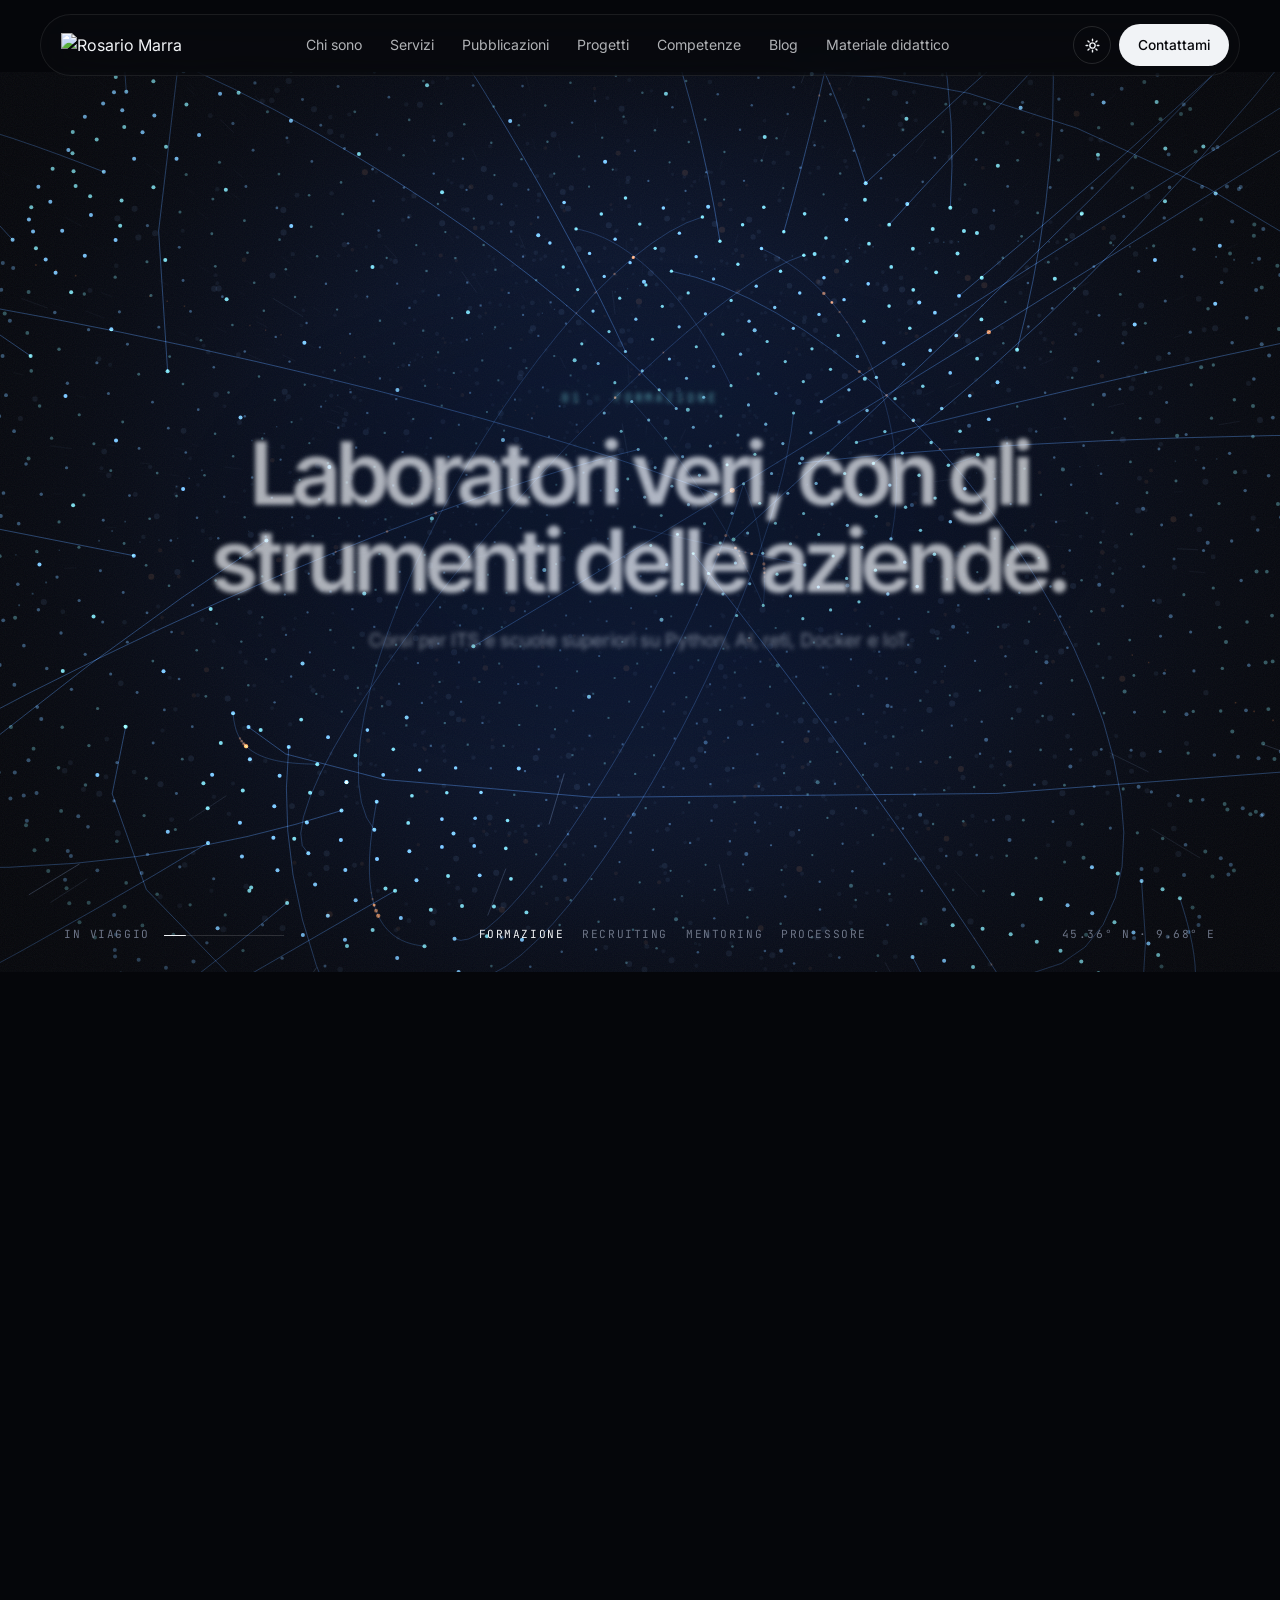
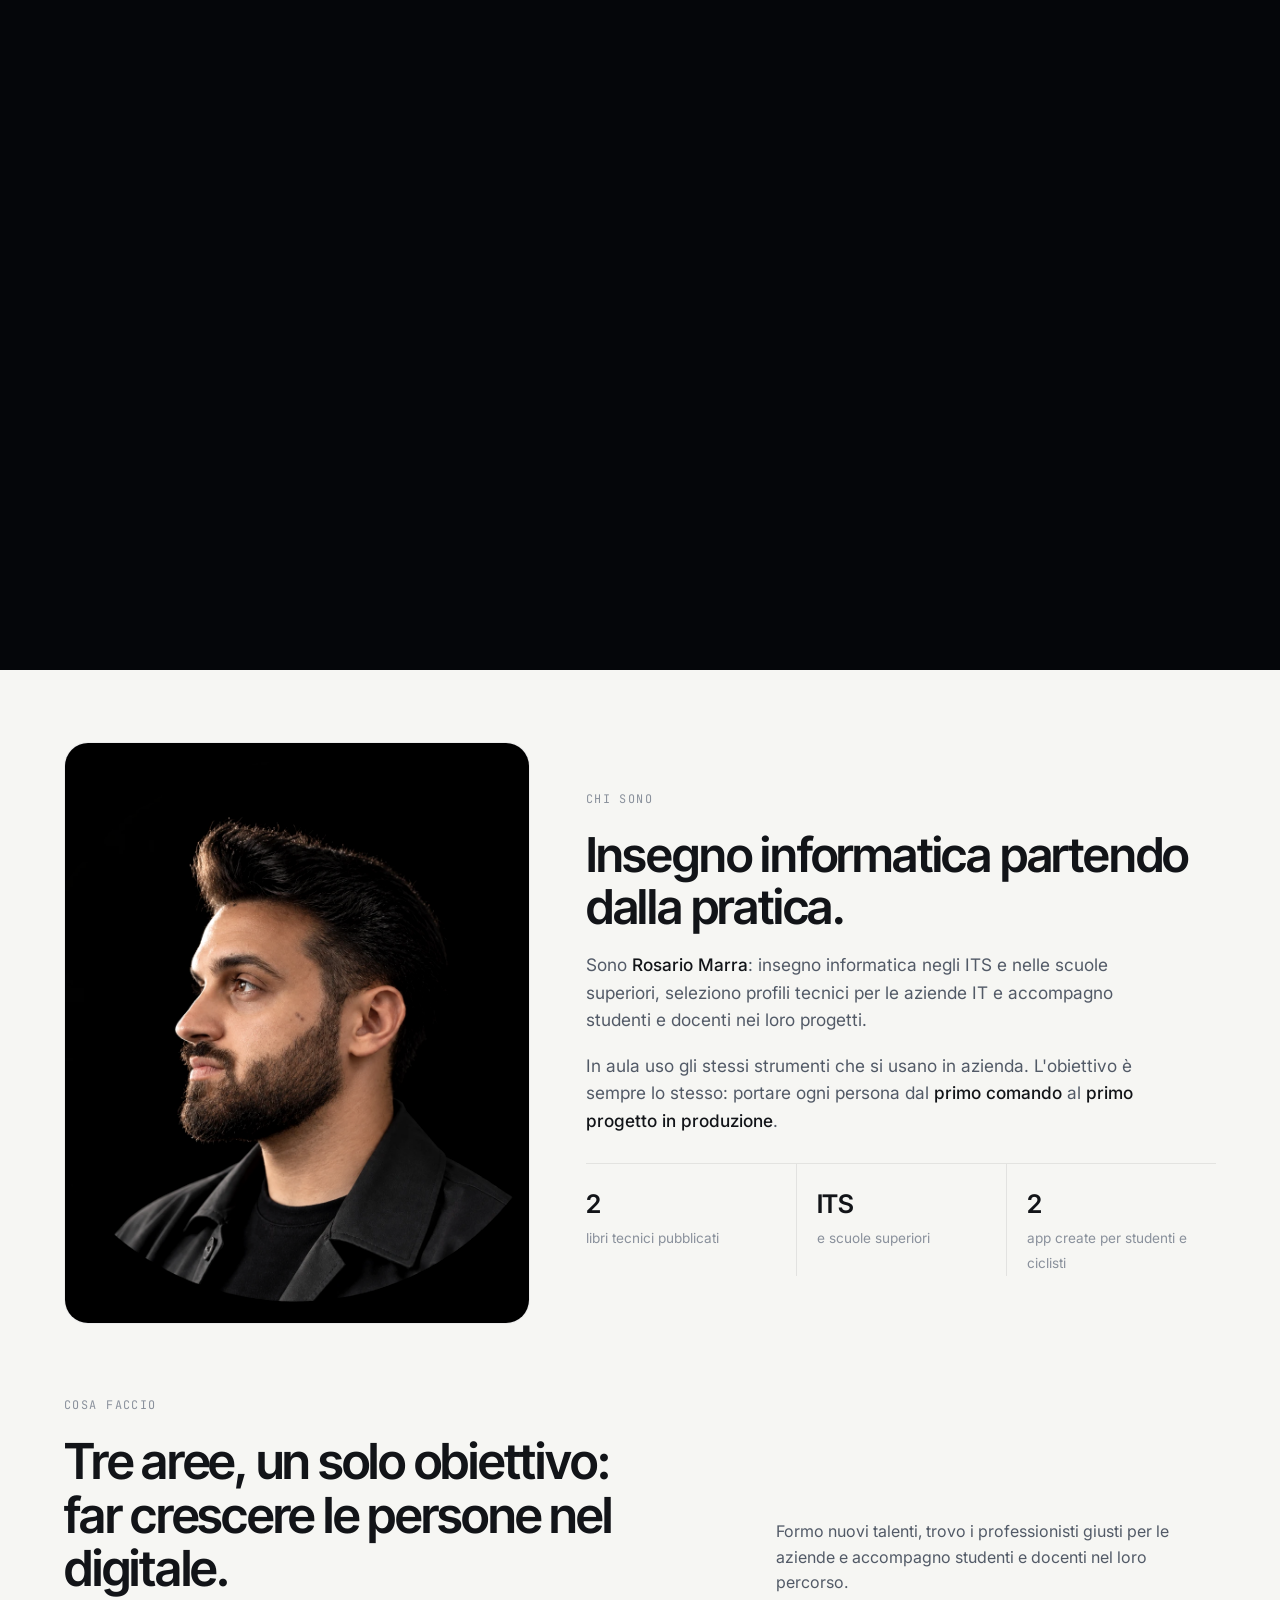
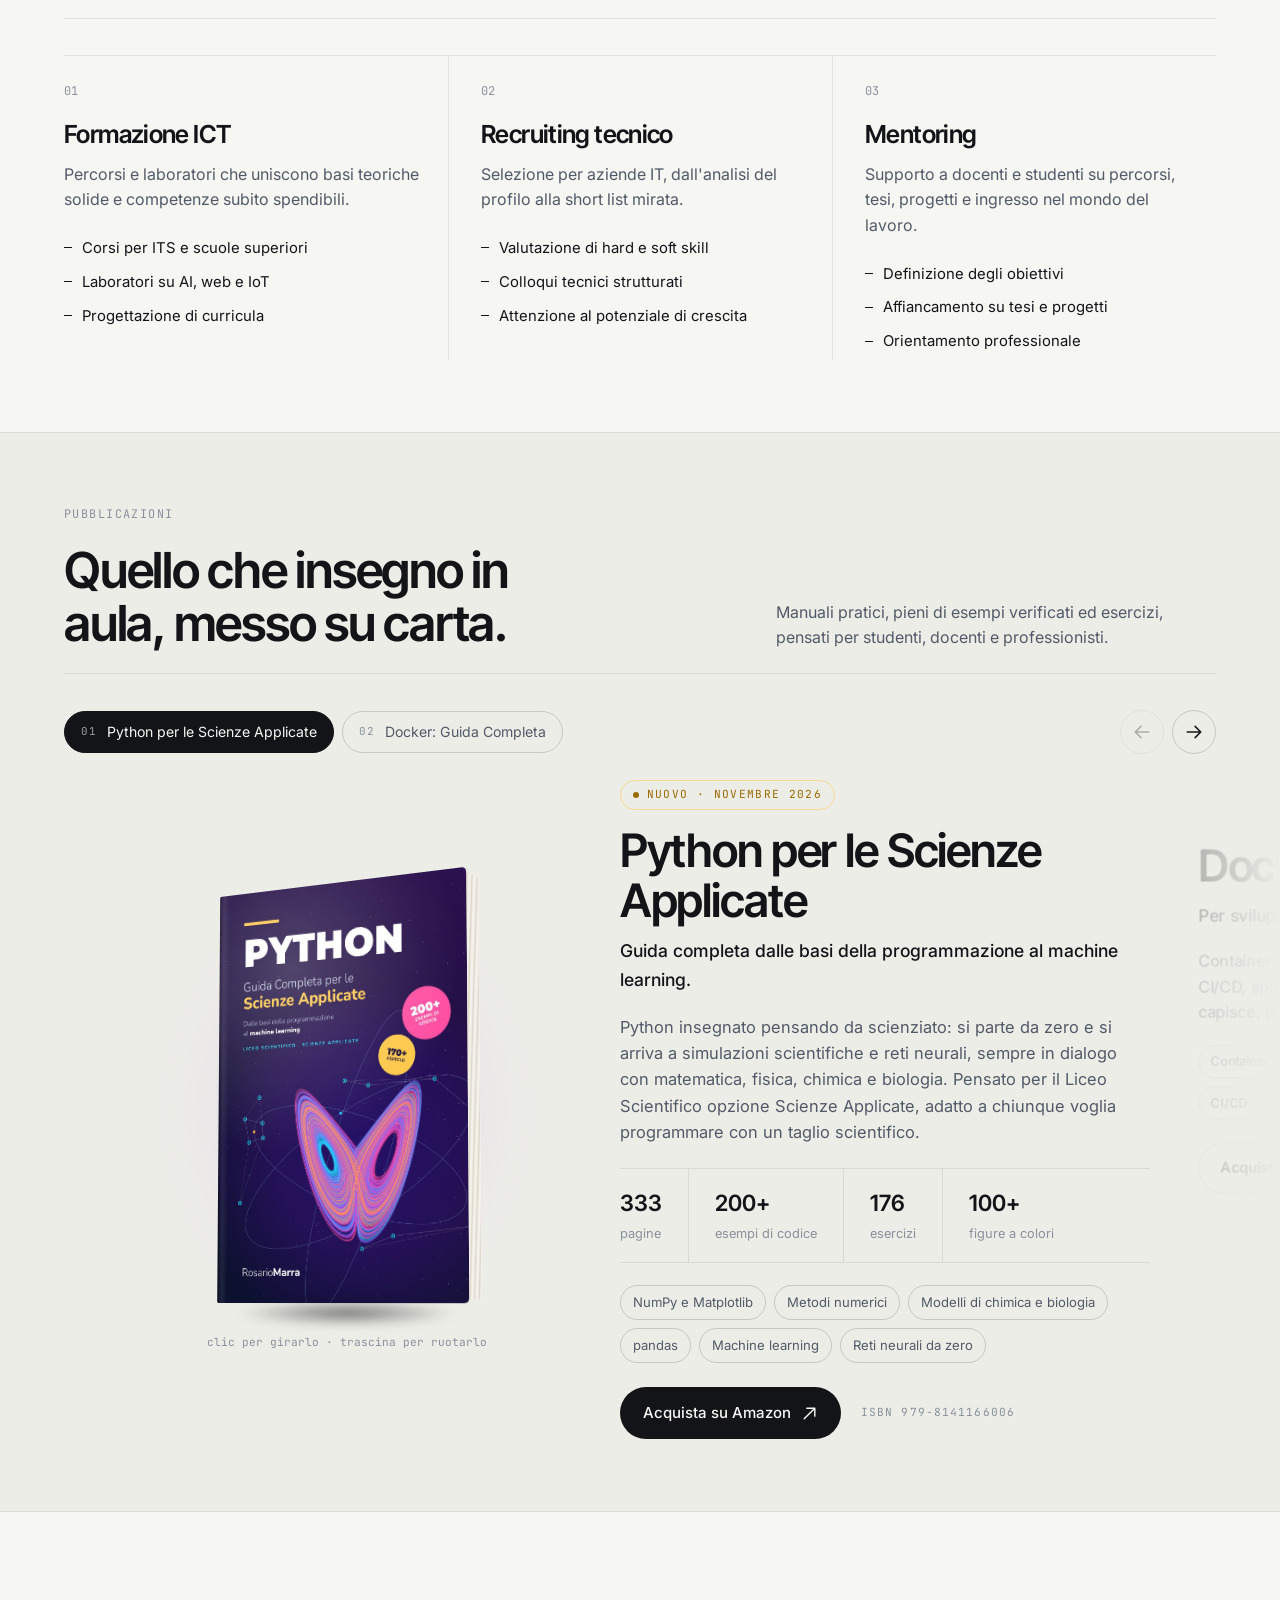
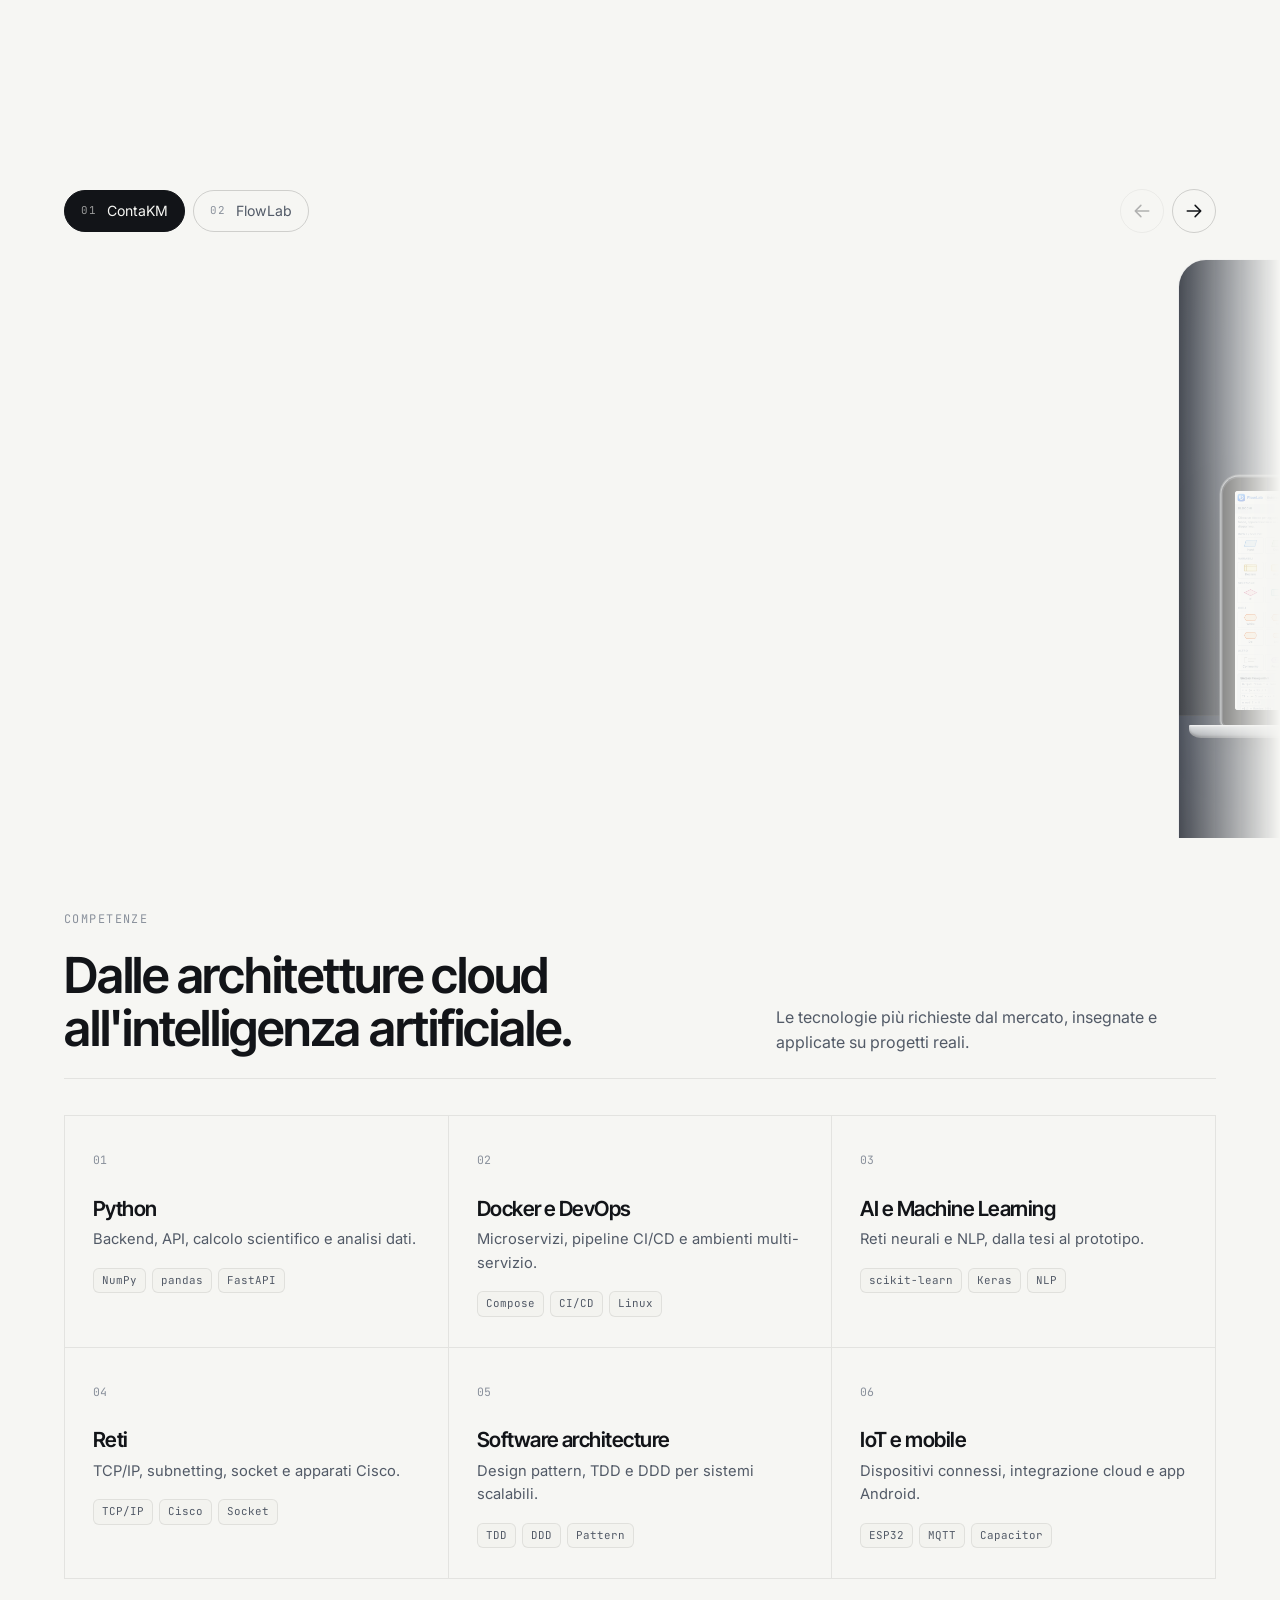
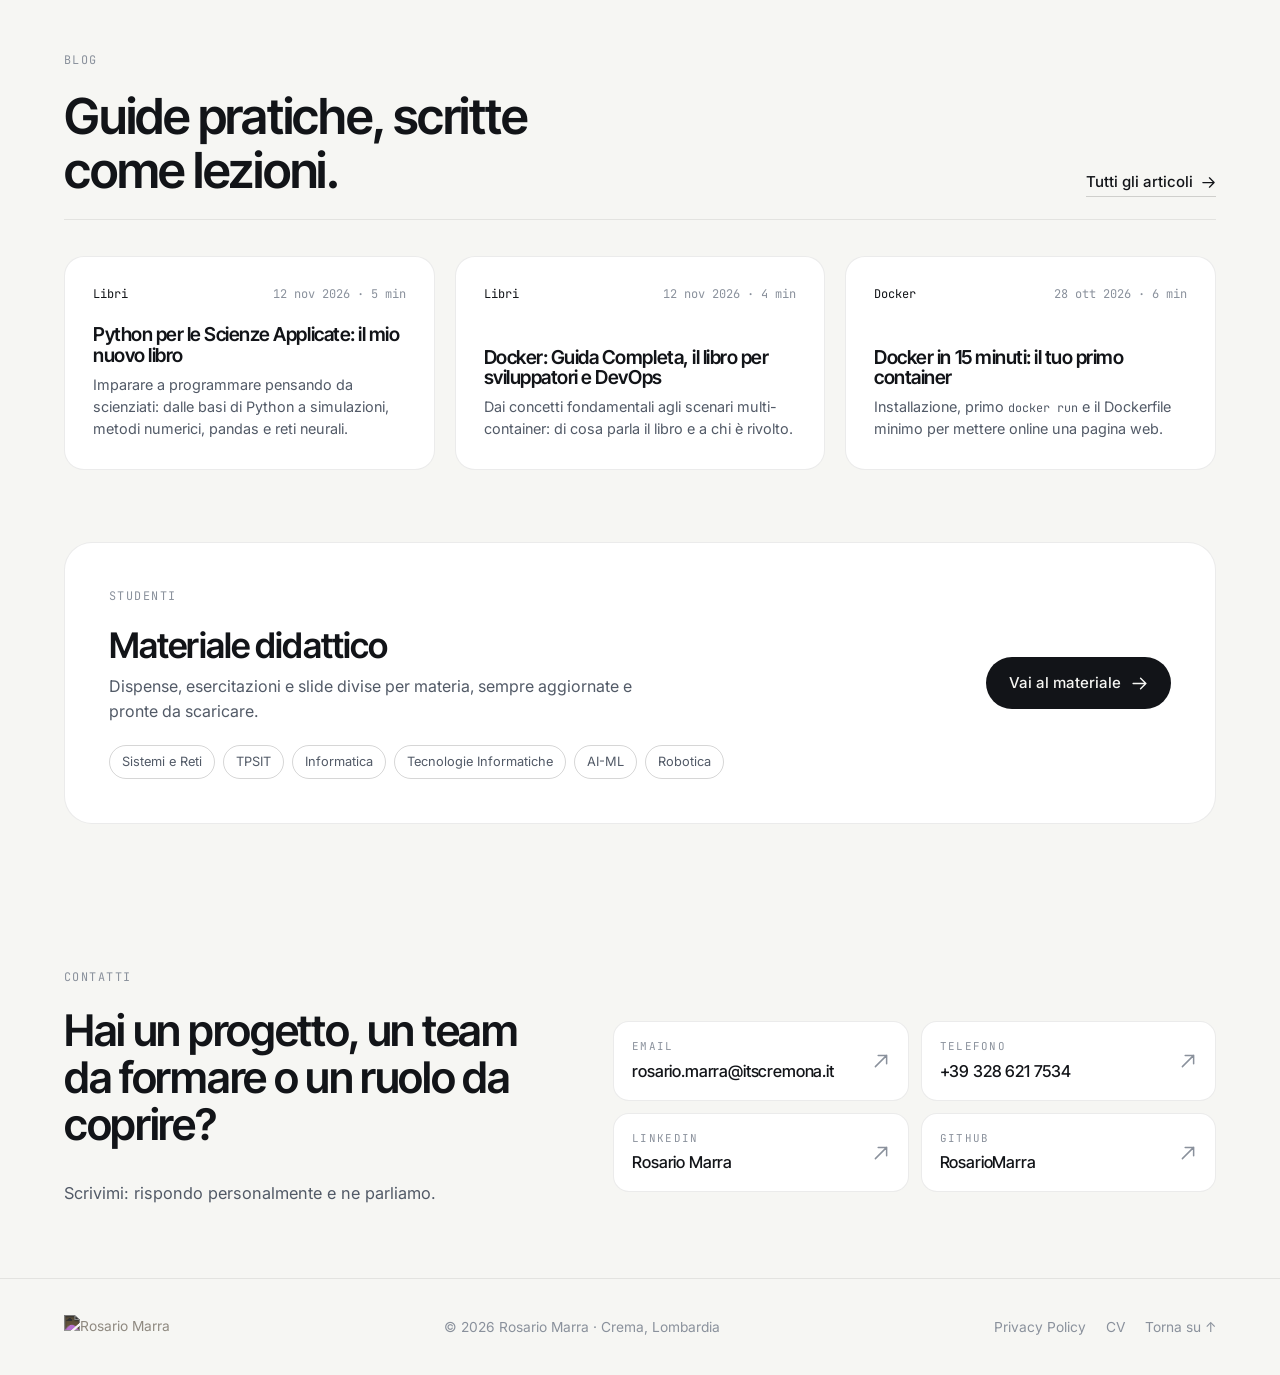
==== commit de38bec7: "Home: contatti più compatti, slider con le slide vicine sfumate ai lati" ====
--- a/index.html
+++ b/index.html
@@ -342,10 +342,13 @@
 .slider-arrow svg{width:18px;height:18px}
 .slider-arrow:hover:not(:disabled){background:var(--text);color:var(--bg)}
 .slider-arrow:disabled{opacity:.3;cursor:default}
-.slider-view{overflow:hidden;transition:height .6s var(--ease);touch-action:pan-y}
-.slider-track{display:flex;align-items:flex-start;transition:transform .7s var(--ease)}
-.slider-track>*{flex:0 0 100%;min-width:0;transition:opacity .6s var(--ease)}
-.slider-track>[inert]{opacity:0}
+/* La fascia dello slider occupa tutta la pagina: le slide vicine spuntano ai lati, sfumate verso il bordo */
+.slider-view{--fade:40px;overflow:hidden;transition:height .6s var(--ease);touch-action:pan-y;
+  -webkit-mask-image:linear-gradient(90deg,transparent 0,#000 var(--fade),#000 calc(100% - var(--fade)),transparent 100%);
+  mask-image:linear-gradient(90deg,transparent 0,#000 var(--fade),#000 calc(100% - var(--fade)),transparent 100%)}
+.slider-track{--sw:100%;display:flex;align-items:flex-start;gap:28px;transition:transform .7s var(--ease)}
+.slider-track>*{flex:0 0 var(--sw);min-width:0;transition:opacity .6s var(--ease),transform .7s var(--ease)}
+.slider-track>[inert]{opacity:.4;transform:scale(.96)}
 .slider .book-row+.book-row{margin-top:0;padding-top:0;border-top:0}
 .slider .fl-feature{margin-top:0}
 .fl-feature .pf-text>.link{align-self:flex-start}
@@ -420,14 +423,17 @@
 .pills span{font-size:.8rem;padding:6px 12px;border-radius:999px;border:1px solid var(--line-2);color:var(--muted)}
 
 /* Contatti */
-.contact h2{font-size:clamp(2.6rem,6vw,5rem);letter-spacing:-.035em;max-width:900px;margin-bottom:24px}
-.contact-lead{color:var(--muted);font-size:1.15rem;max-width:560px;margin-bottom:34px}
-.contact-list{border-top:1px solid var(--line)}
-.crow{display:grid;grid-template-columns:200px 1fr auto;align-items:center;gap:20px;padding:18px 0;border-bottom:1px solid var(--line);transition:padding .3s var(--ease)}
-.crow:hover{padding-left:12px}
-.crow small{font-family:var(--mono);font-size:.72rem;letter-spacing:.12em;text-transform:uppercase;color:var(--faint)}
-.crow b{font-family:var(--display);font-size:clamp(1.2rem,2.4vw,1.8rem);font-weight:500;letter-spacing:-.02em;word-break:break-word}
-.crow svg{width:22px;height:22px;color:var(--faint);transition:color .2s,transform .3s}
+.contact .wrap{display:grid;grid-template-columns:.9fr 1.1fr;gap:20px 56px;align-items:center}
+.contact .label{grid-column:1/-1;margin-bottom:0}
+.contact h2{font-size:clamp(1.9rem,3.4vw,2.8rem);letter-spacing:-.03em;margin-bottom:12px}
+.contact h2,.contact-lead{grid-column:1}
+.contact-lead{color:var(--muted);font-size:1.02rem;align-self:start}
+.contact-list{grid-column:2;grid-row:2/4;display:grid;grid-template-columns:1fr 1fr;gap:12px}
+.crow{display:grid;grid-template-columns:1fr auto;align-items:center;gap:2px 12px;padding:16px 18px;border:1px solid var(--line);border-radius:16px;background:var(--card);transition:border-color .2s,transform .3s var(--ease)}
+.crow:hover{border-color:var(--line-2);transform:translateY(-2px)}
+.crow small{grid-column:1;font-family:var(--mono);font-size:.68rem;letter-spacing:.12em;text-transform:uppercase;color:var(--faint)}
+.crow b{grid-column:1;font-family:var(--display);font-size:1.02rem;font-weight:500;letter-spacing:-.01em;overflow-wrap:anywhere}
+.crow svg{grid-column:2;grid-row:1/3;width:18px;height:18px;color:var(--faint);transition:color .2s,transform .3s}
 .crow:hover svg{color:var(--text);transform:translate(3px,-3px)}
 
 /* Footer */
@@ -462,8 +468,8 @@
   .proj-feature .pf-text,.proj-body{padding:34px 28px}
   .pf-visual{min-height:380px}
   .proj{gap:0}
-  .crow{grid-template-columns:1fr auto}
-  .crow small{grid-column:1/-1}
+  .contact .wrap{grid-template-columns:1fr;gap:16px}
+  .contact-list{grid-column:1;grid-row:auto;margin-top:8px}
   .portrait{max-width:420px}
 }
 @media (max-width:860px){
@@ -481,6 +487,10 @@
   .specs{grid-template-columns:1fr 1fr}
   .spec:nth-child(3){padding-left:0;border-left:0}
   .pf-list{grid-template-columns:1fr}
+  .contact-list{gap:10px}
+  .contact-list .crow:nth-child(-n+2){grid-column:1/-1}
+  .crow{padding:13px 14px}
+  .crow b{font-size:.95rem}
   .phone{width:170px}
   .fl-visual{min-height:340px}
   .dev-laptop{left:10%;width:74%}
@@ -1438,11 +1448,31 @@
     slider.prepend(bar);
     const tabs = [...bar.querySelectorAll('.slider-tab')];
     const [prev, next] = bar.querySelectorAll('.slider-arrow');
-    let cur = 0;
+    let cur = 0, slideW = 0, edge = 0, gap = 28;
     const fit = () => { view.style.height = slides[cur].offsetHeight + 'px'; };
+    const place = () => { track.style.transform = `translateX(${edge - cur * (slideW + gap)}px)`; };
+    // La vista si allarga a tutta la pagina; la slide attiva resta centrata e lascia spuntare le vicine ai lati
+    const layout = () => {
+      const pageW = document.documentElement.clientWidth;
+      const small = pageW < 720;
+      const peek = small ? 40 : 130;
+      gap = small ? 14 : 28;
+      track.style.gap = gap + 'px';
+      slideW = Math.min(slider.clientWidth, pageW - 2 * peek);
+      edge = (pageW - slideW) / 2;
+      view.style.width = pageW + 'px';
+      view.style.marginLeft = -slider.getBoundingClientRect().left + 'px';
+      view.style.setProperty('--fade', Math.round(edge) + 'px');
+      track.style.setProperty('--sw', slideW + 'px');
+      track.style.transition = 'none';   // il riposizionamento non deve animarsi
+      place();
+      track.offsetWidth;
+      track.style.transition = '';
+      fit();
+    };
     const go = (i, user) => {
       cur = Math.max(0, Math.min(slides.length - 1, i));
-      track.style.transform = `translateX(${-cur * 100}%)`;
+      place();
       slides.forEach((sl, k) => {
         const on = k === cur;
         sl.toggleAttribute('inert', !on);
@@ -1467,20 +1497,35 @@
     prev.addEventListener('click', () => go(cur - 1, true));
     next.addEventListener('click', () => go(cur + 1, true));
     // Scorrimento con il dito (non sui libri 3D, che si ruotano trascinando)
-    let sw = null;
+    let sw = null, swiped = false;
     view.addEventListener('pointerdown', e => {
+      swiped = false;
       if (e.pointerType === 'mouse' || e.target.closest('.book-stage')) return;
       sw = { x: e.clientX, y: e.clientY };
     });
     view.addEventListener('pointerup', e => {
       if (!sw) return;
       const dx = e.clientX - sw.x, dy = e.clientY - sw.y; sw = null;
-      if (Math.abs(dx) > 50 && Math.abs(dx) > Math.abs(dy) * 1.5) go(cur + (dx < 0 ? 1 : -1), true);
+      if (Math.abs(dx) > 50 && Math.abs(dx) > Math.abs(dy) * 1.5) { swiped = true; go(cur + (dx < 0 ? 1 : -1), true); }
     });
     view.addEventListener('pointercancel', () => { sw = null; });
+    // Un clic sulla slide che spunta di lato porta a quella slide
+    view.addEventListener('click', e => {
+      if (swiped || slides[cur].contains(e.target)) return;
+      const r = slides[cur].getBoundingClientRect();
+      if (e.clientX < r.left) go(cur - 1, true);
+      else if (e.clientX > r.right) go(cur + 1, true);
+    });
+    view.addEventListener('mousemove', e => {
+      const r = slides[cur].getBoundingClientRect();
+      view.style.cursor = (e.clientX < r.left && cur > 0) || (e.clientX > r.right && cur < slides.length - 1) ? 'pointer' : '';
+    });
+    // Le slide vicine si vedono già: mostriamo subito il loro contenuto
+    slides.slice(1).forEach(sl => [sl, ...sl.querySelectorAll('.reveal')].forEach(el => el.classList.add('in')));
     new ResizeObserver(fit).observe(track);
-    addEventListener('resize', fit);
+    addEventListener('resize', layout);
     go(0);
+    layout();
   });
 
   // Comparsa morbida delle sezioni
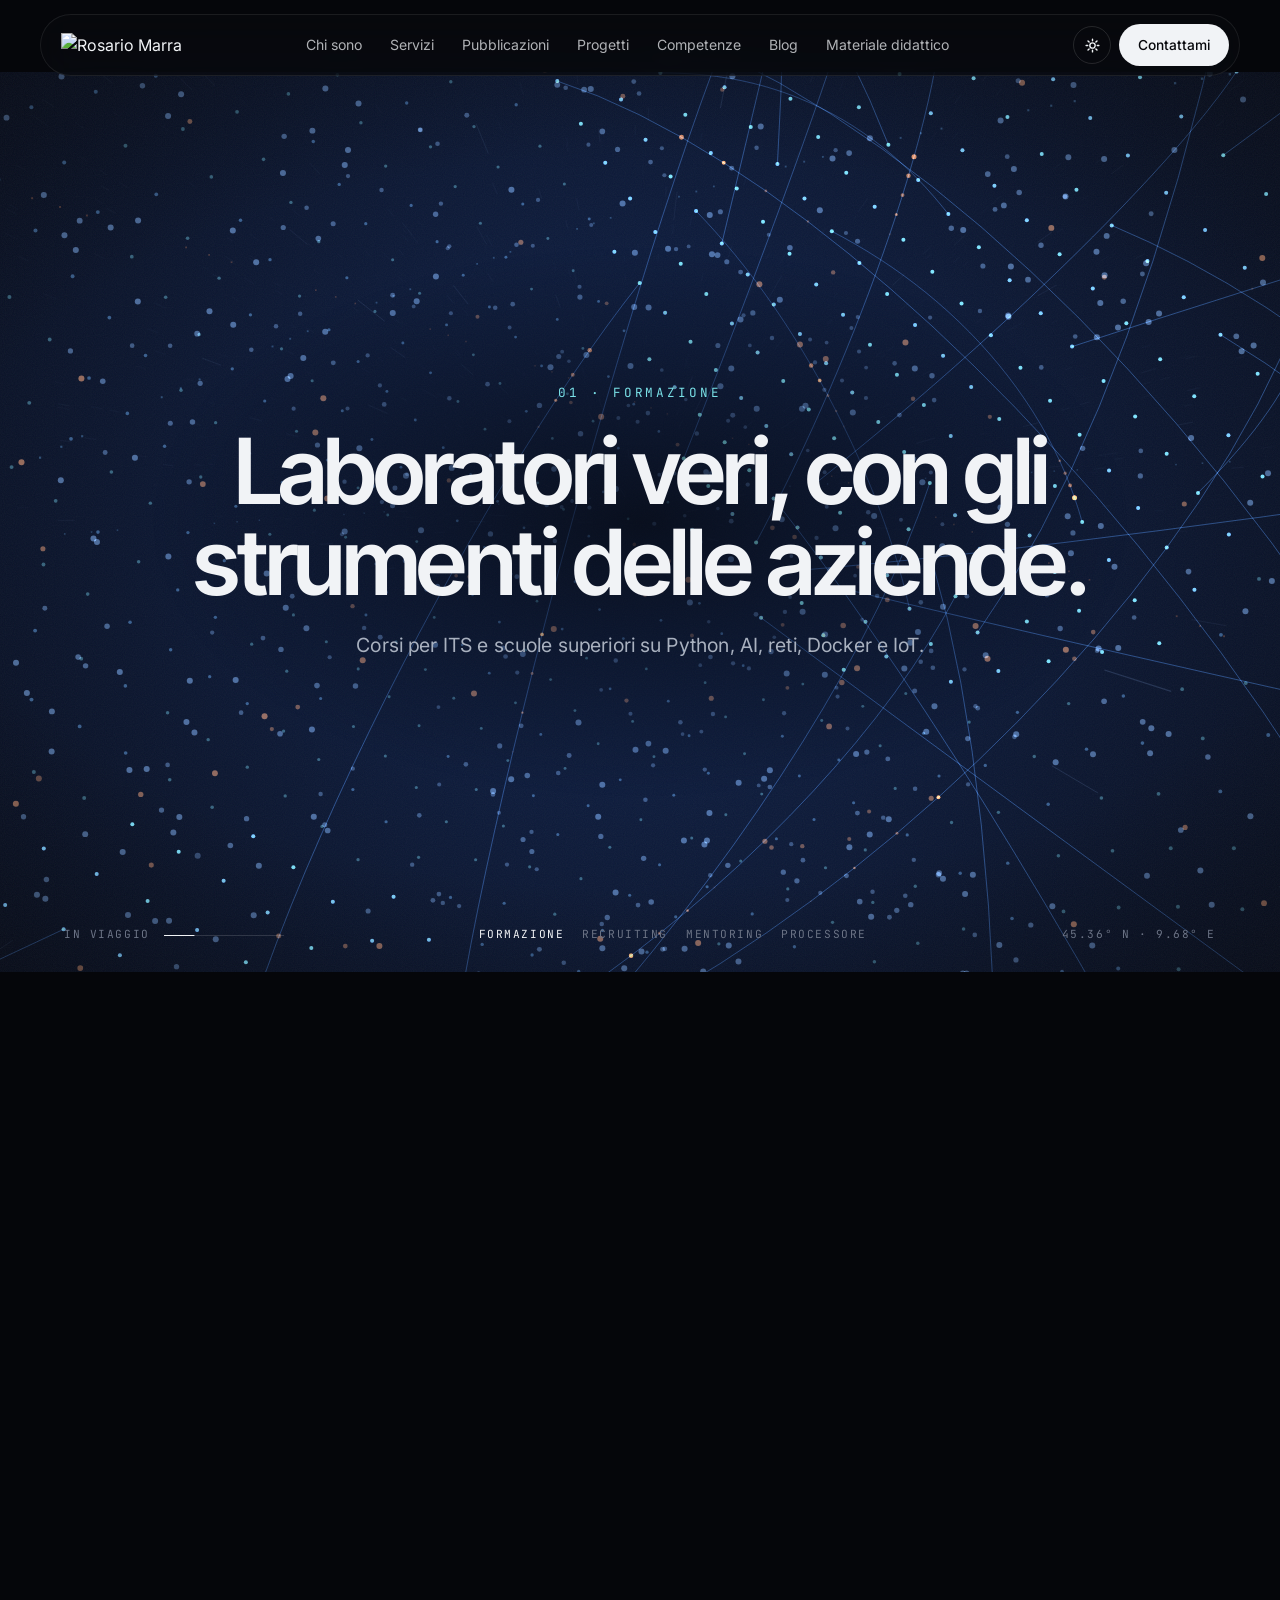
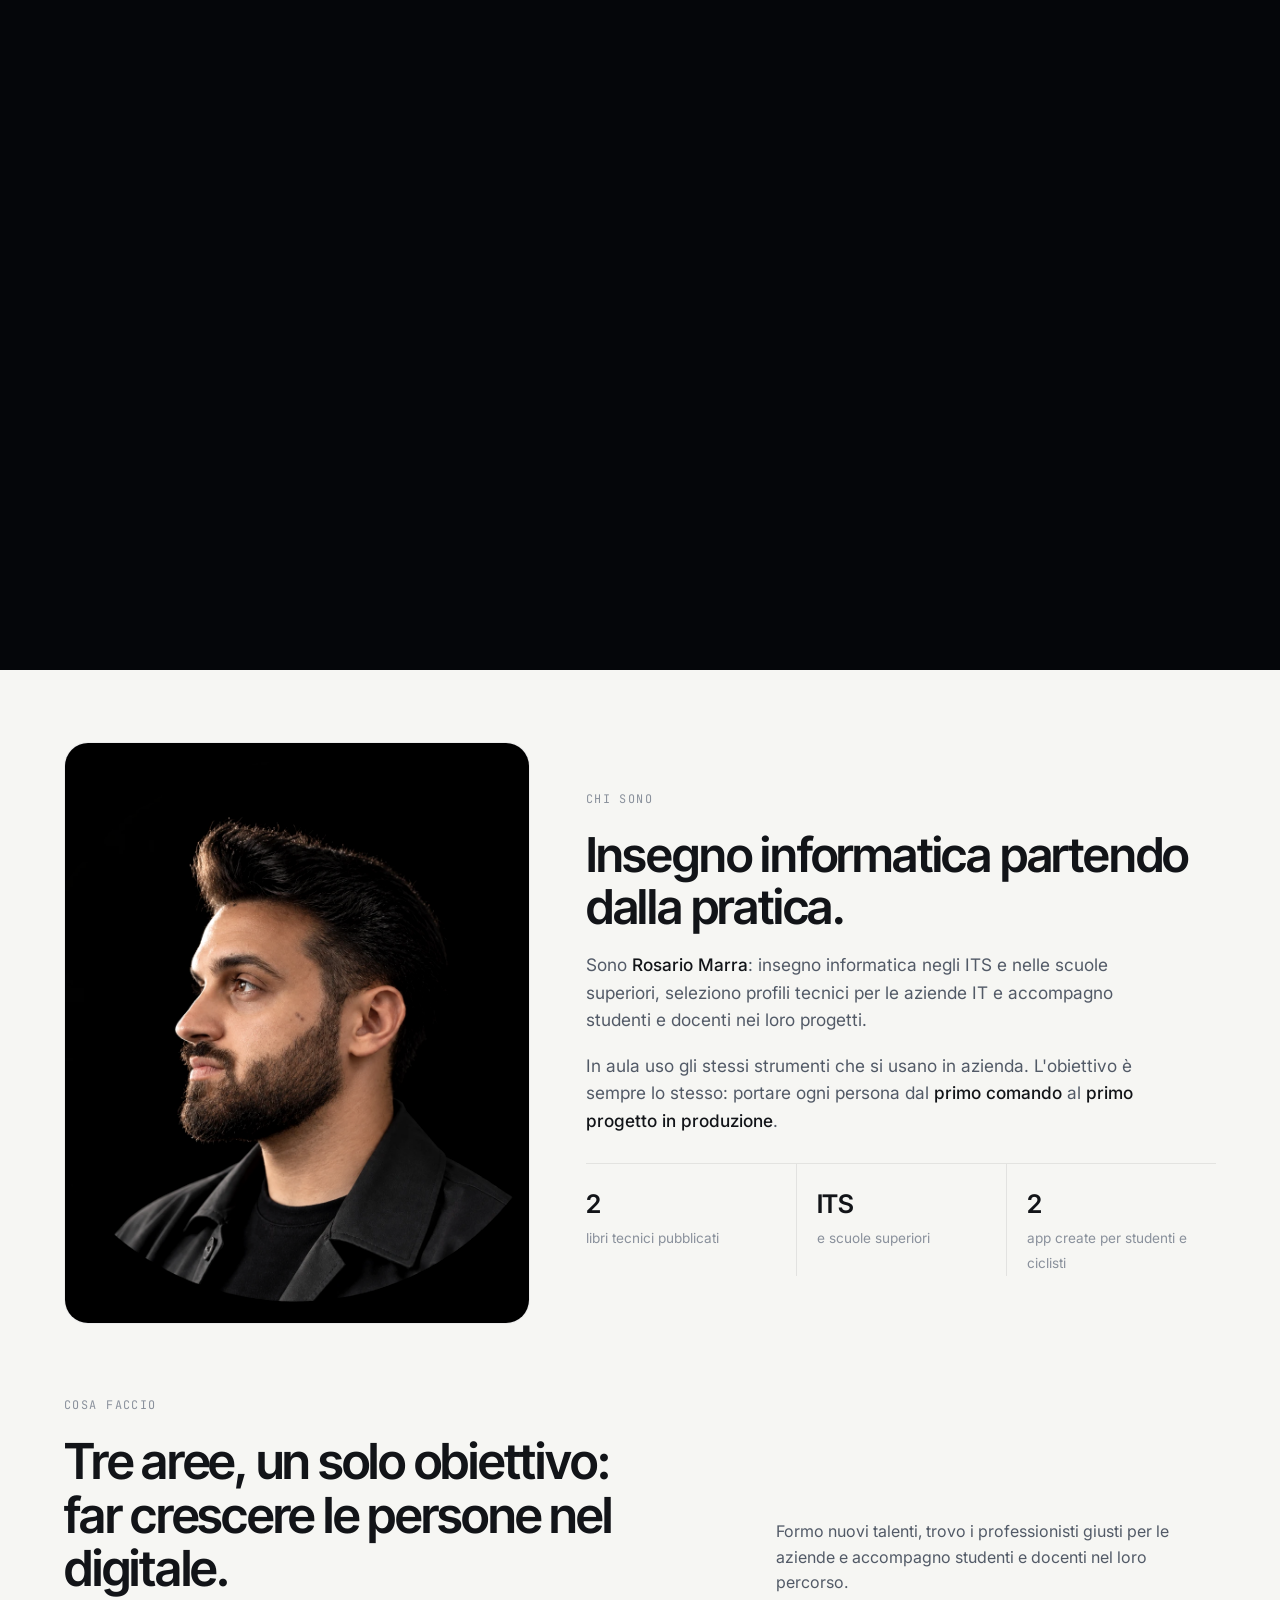
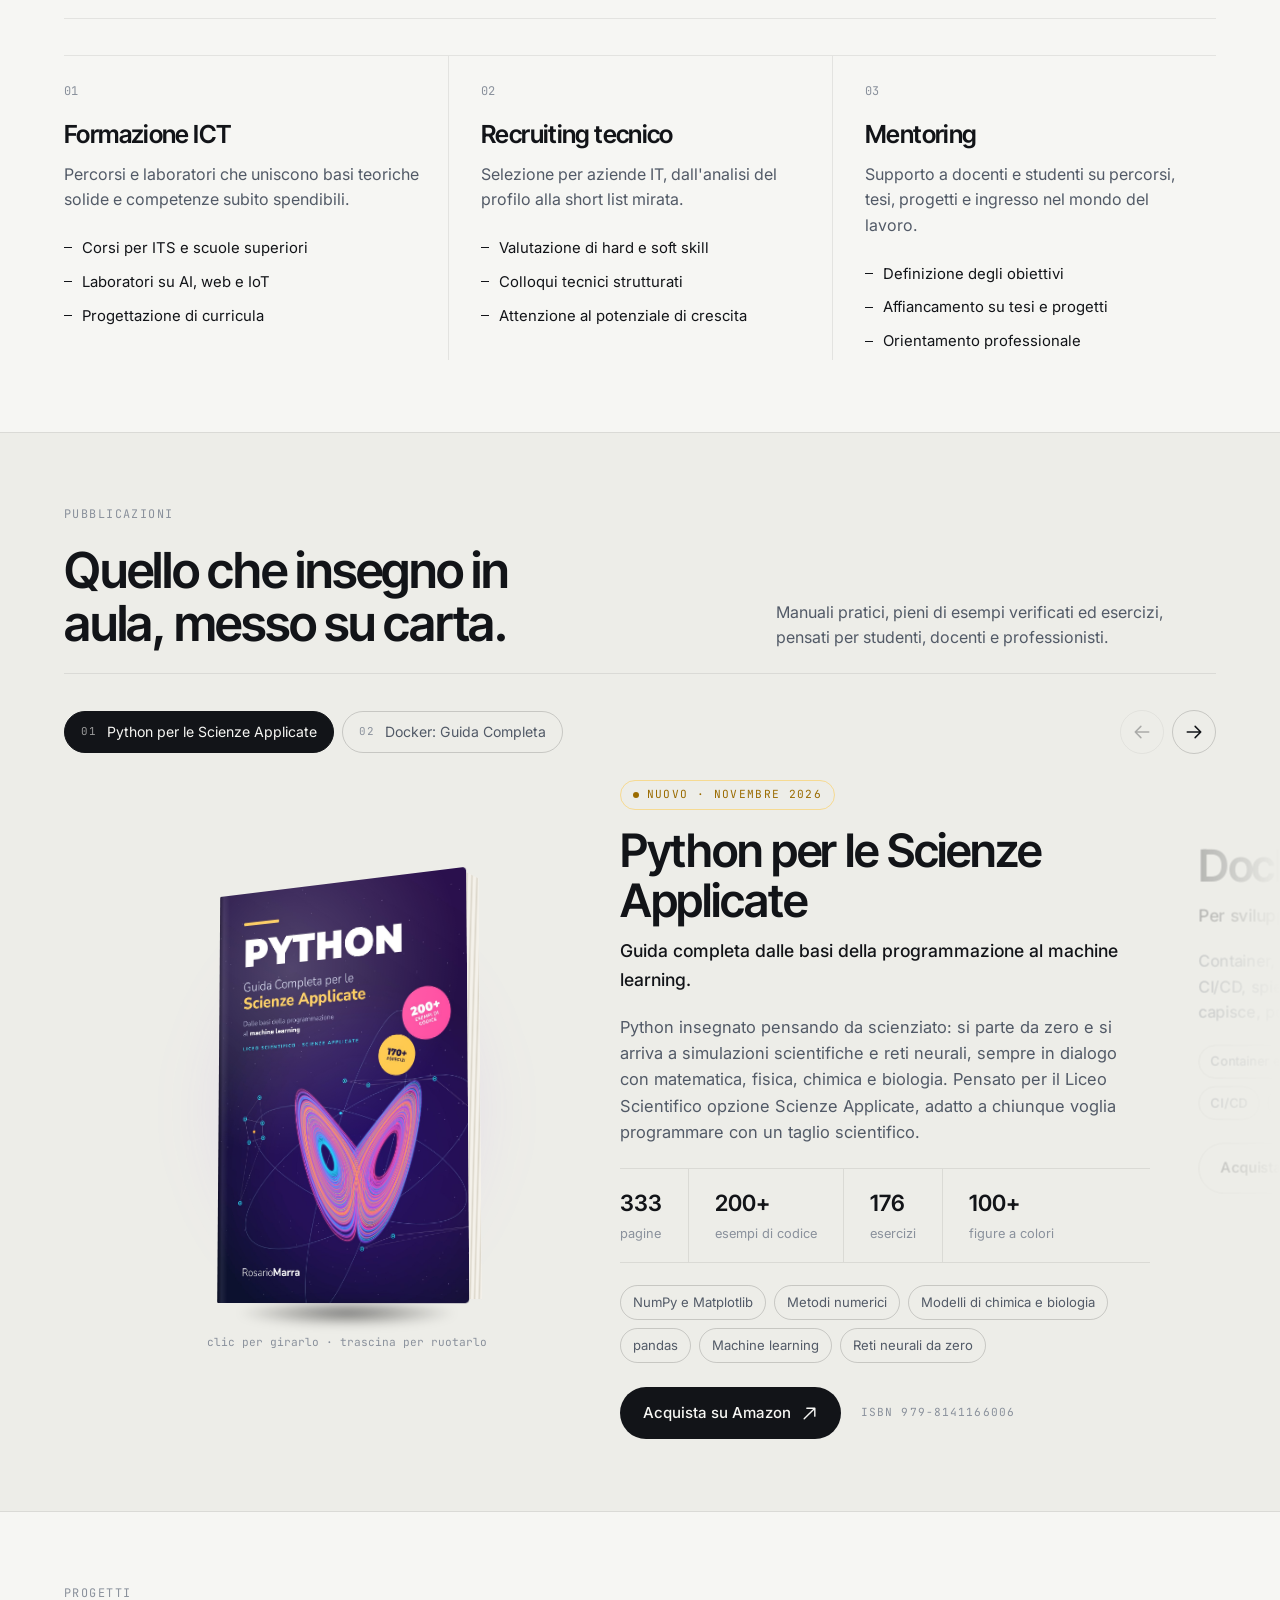
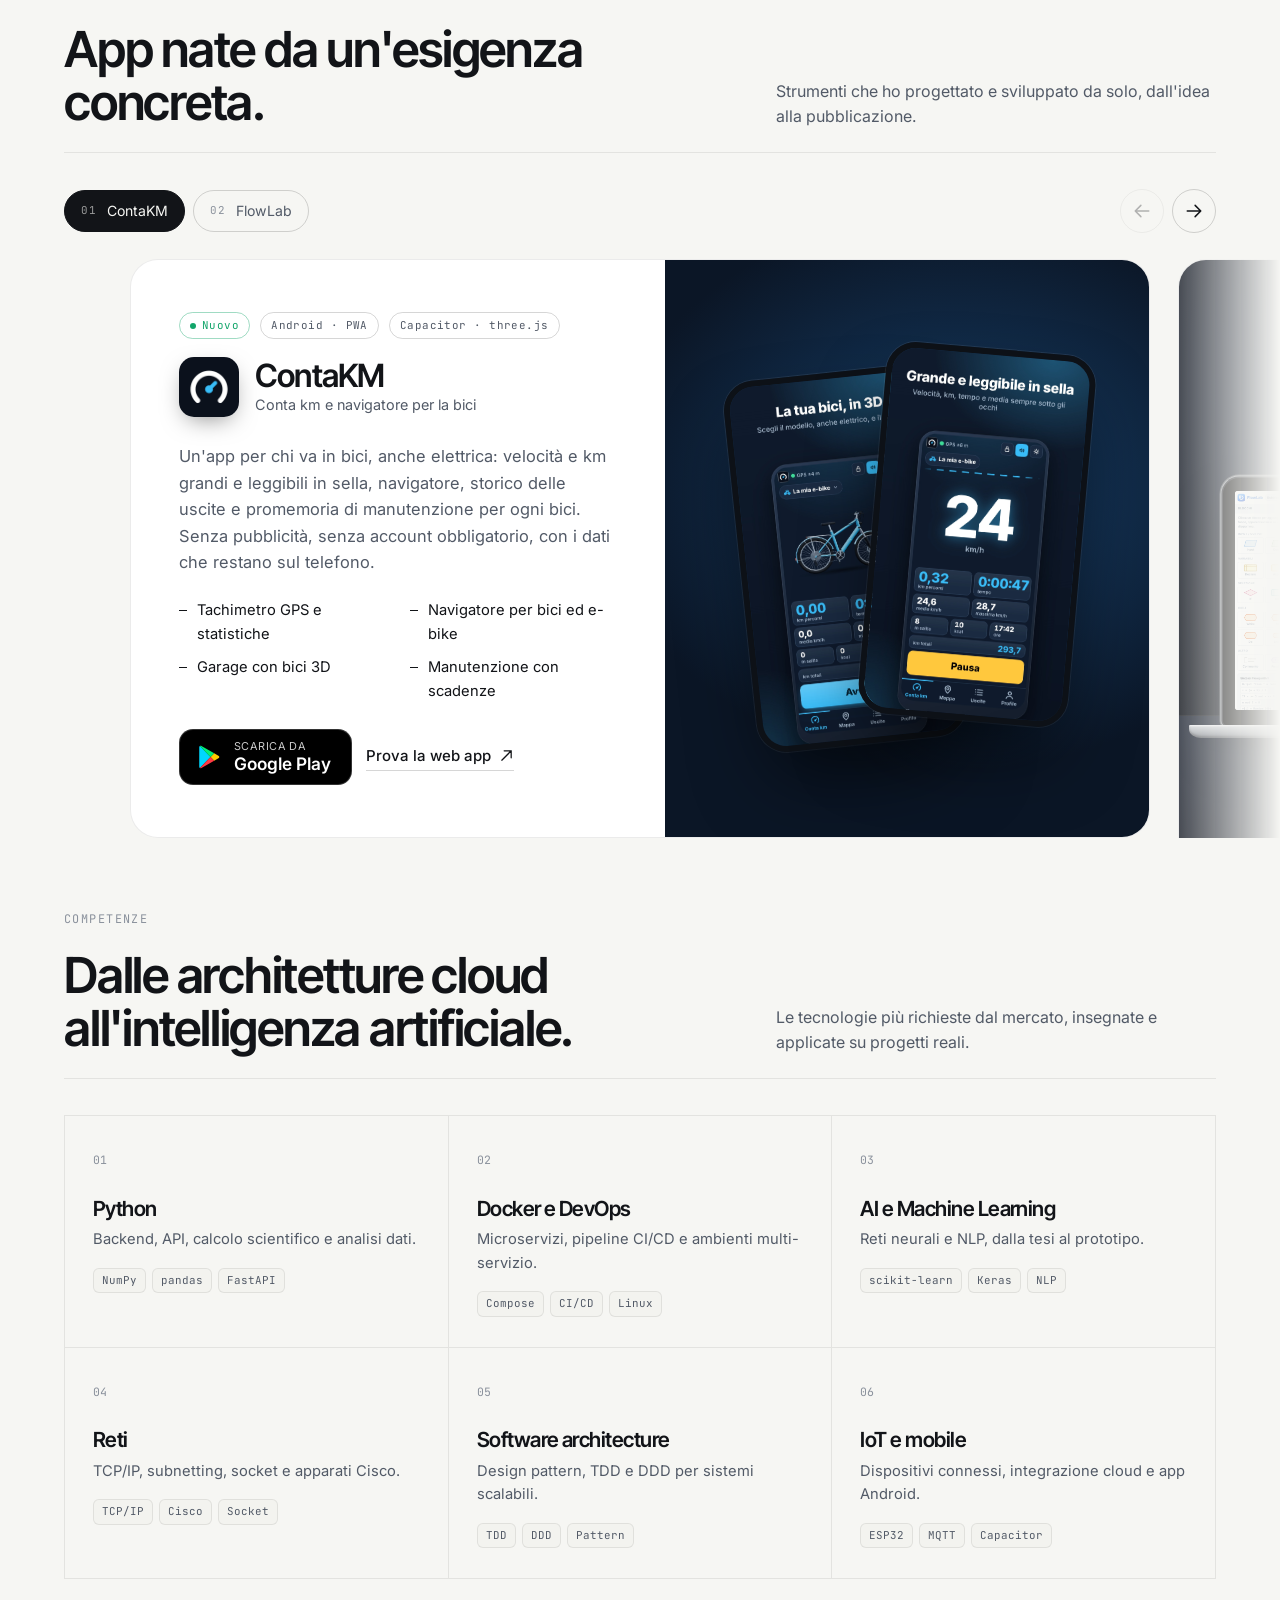
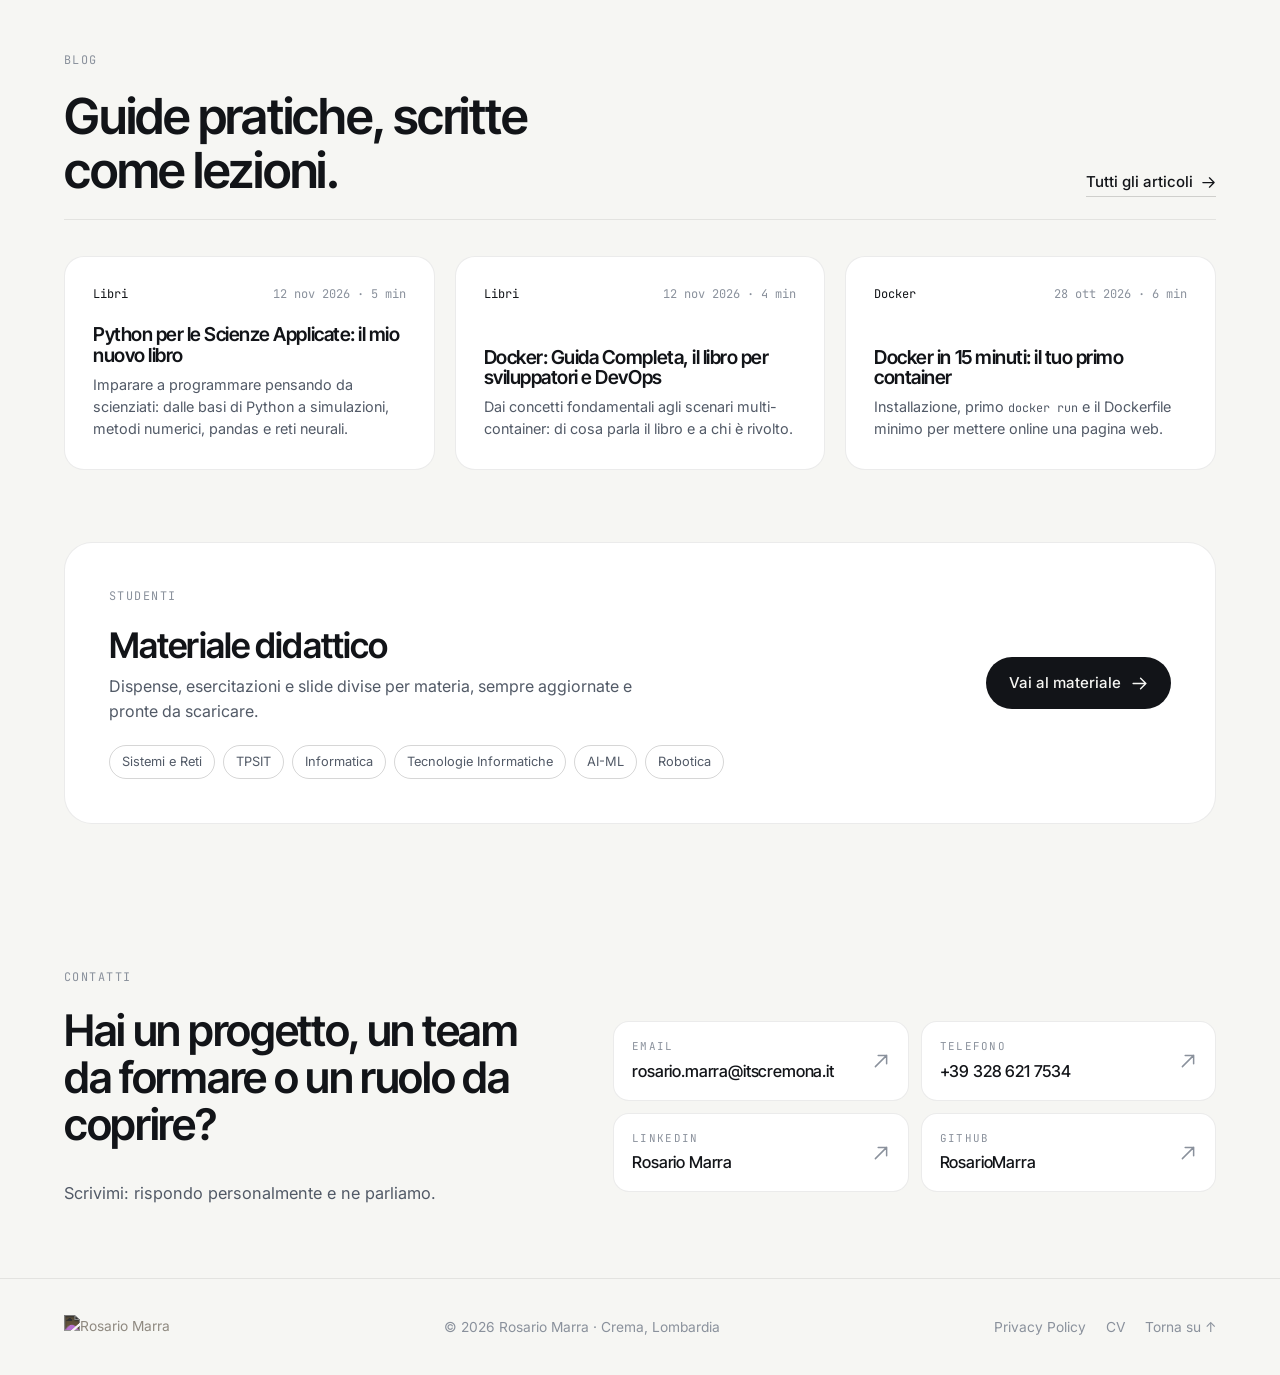
==== commit e48a666f: "Home mobile: foto piccola con il testo accanto e spazi più compatti" ====
--- a/index.html
+++ b/index.html
@@ -479,11 +479,44 @@
   section{padding:52px 0}
   .hud-steps{display:none}
 }
+/* Telefono: foto piccola con il testo accanto e spazi più stretti */
+@media (max-width:720px){
+  section{padding:40px 0}
+  .label{margin-bottom:12px}
+  .sec-head{margin-bottom:22px;padding-bottom:16px;gap:10px}
+  .sec-head h2{font-size:1.75rem}
+  .sec-head p{font-size:.95rem}
+  .about-grid{display:block}
+  .portrait{float:left;width:118px;max-width:none;margin:4px 16px 10px 0;border-radius:16px}
+  .about-text h2{font-size:1.55rem;margin-bottom:12px}
+  .about-text p{font-size:.98rem;margin-bottom:12px}
+  .facts{clear:both;margin-top:18px}
+  .fact{padding:14px 10px 0 0}
+  .fact+.fact{padding-left:12px}
+  .fact b{font-size:1.25rem}
+  .fact small{font-size:.75rem;line-height:1.3;display:block}
+  .svc,.svc+.svc{padding:20px 0}
+  .svc .n{margin-bottom:8px}
+  .svc h3{font-size:1.3rem;margin-bottom:8px}
+  .svc p{margin-bottom:14px}
+  .skill{padding:20px 18px}
+  .skill h3{margin:12px 0 6px}
+  .post{padding:20px;min-height:0}
+  .post-meta{padding-bottom:12px}
+  .elearn{padding:22px;gap:18px}
+  .book-row,.book-row.alt,.about-grid,.proj-feature{gap:20px}
+  .book-info h2{font-size:1.7rem}
+  .book-info .sub{margin-bottom:12px}
+  .proj-feature .pf-text,.proj-body{padding:24px 20px}
+  .app-id{margin-bottom:16px}
+  .pf-text>p{margin-bottom:16px}
+  .pf-list{margin-bottom:18px}
+  .pf-visual{min-height:320px}
+  .contact h2{font-size:1.6rem}
+}
 @media (max-width:560px){
   .skills{grid-template-columns:1fr}
   .book{--w:220px;--h:330px;--t:28px}
-  .facts{grid-template-columns:1fr}
-  .fact+.fact{padding-left:0;border-left:0}
   .specs{grid-template-columns:1fr 1fr}
   .spec:nth-child(3){padding-left:0;border-left:0}
   .pf-list{grid-template-columns:1fr}
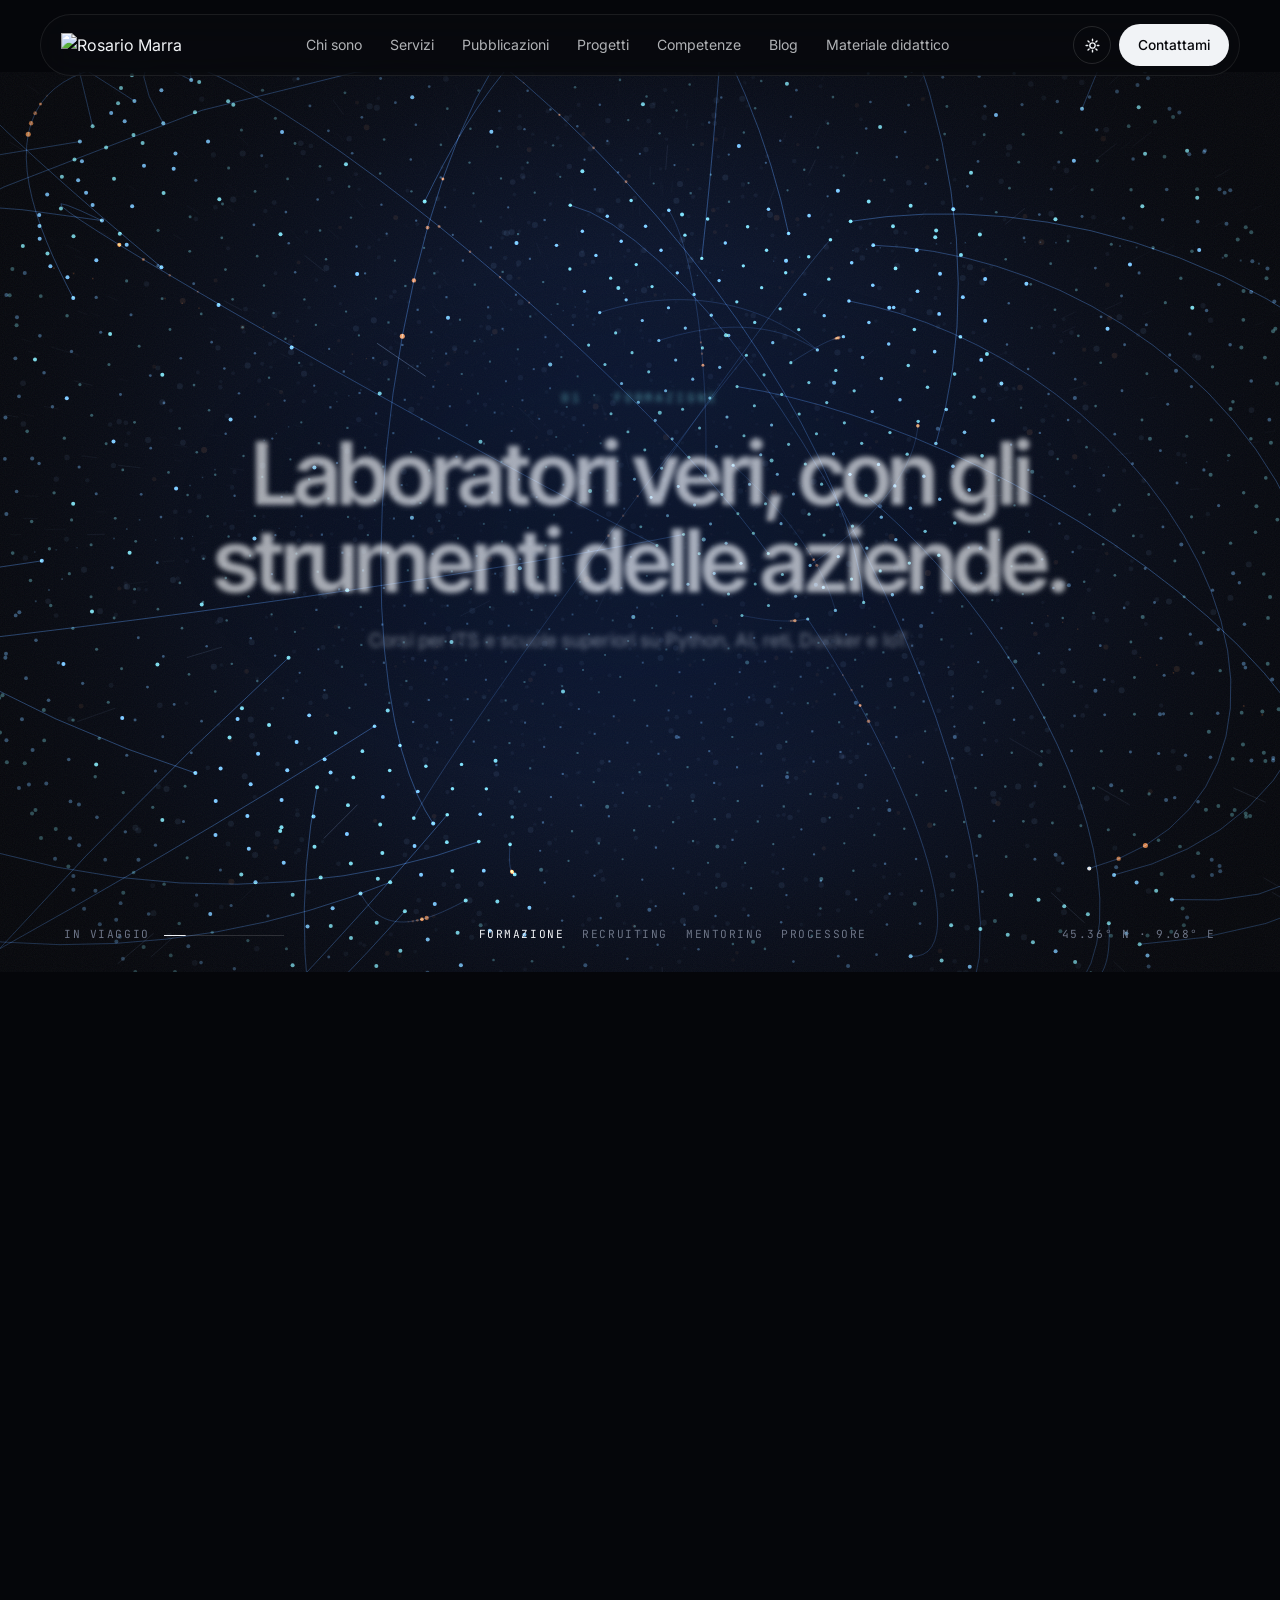
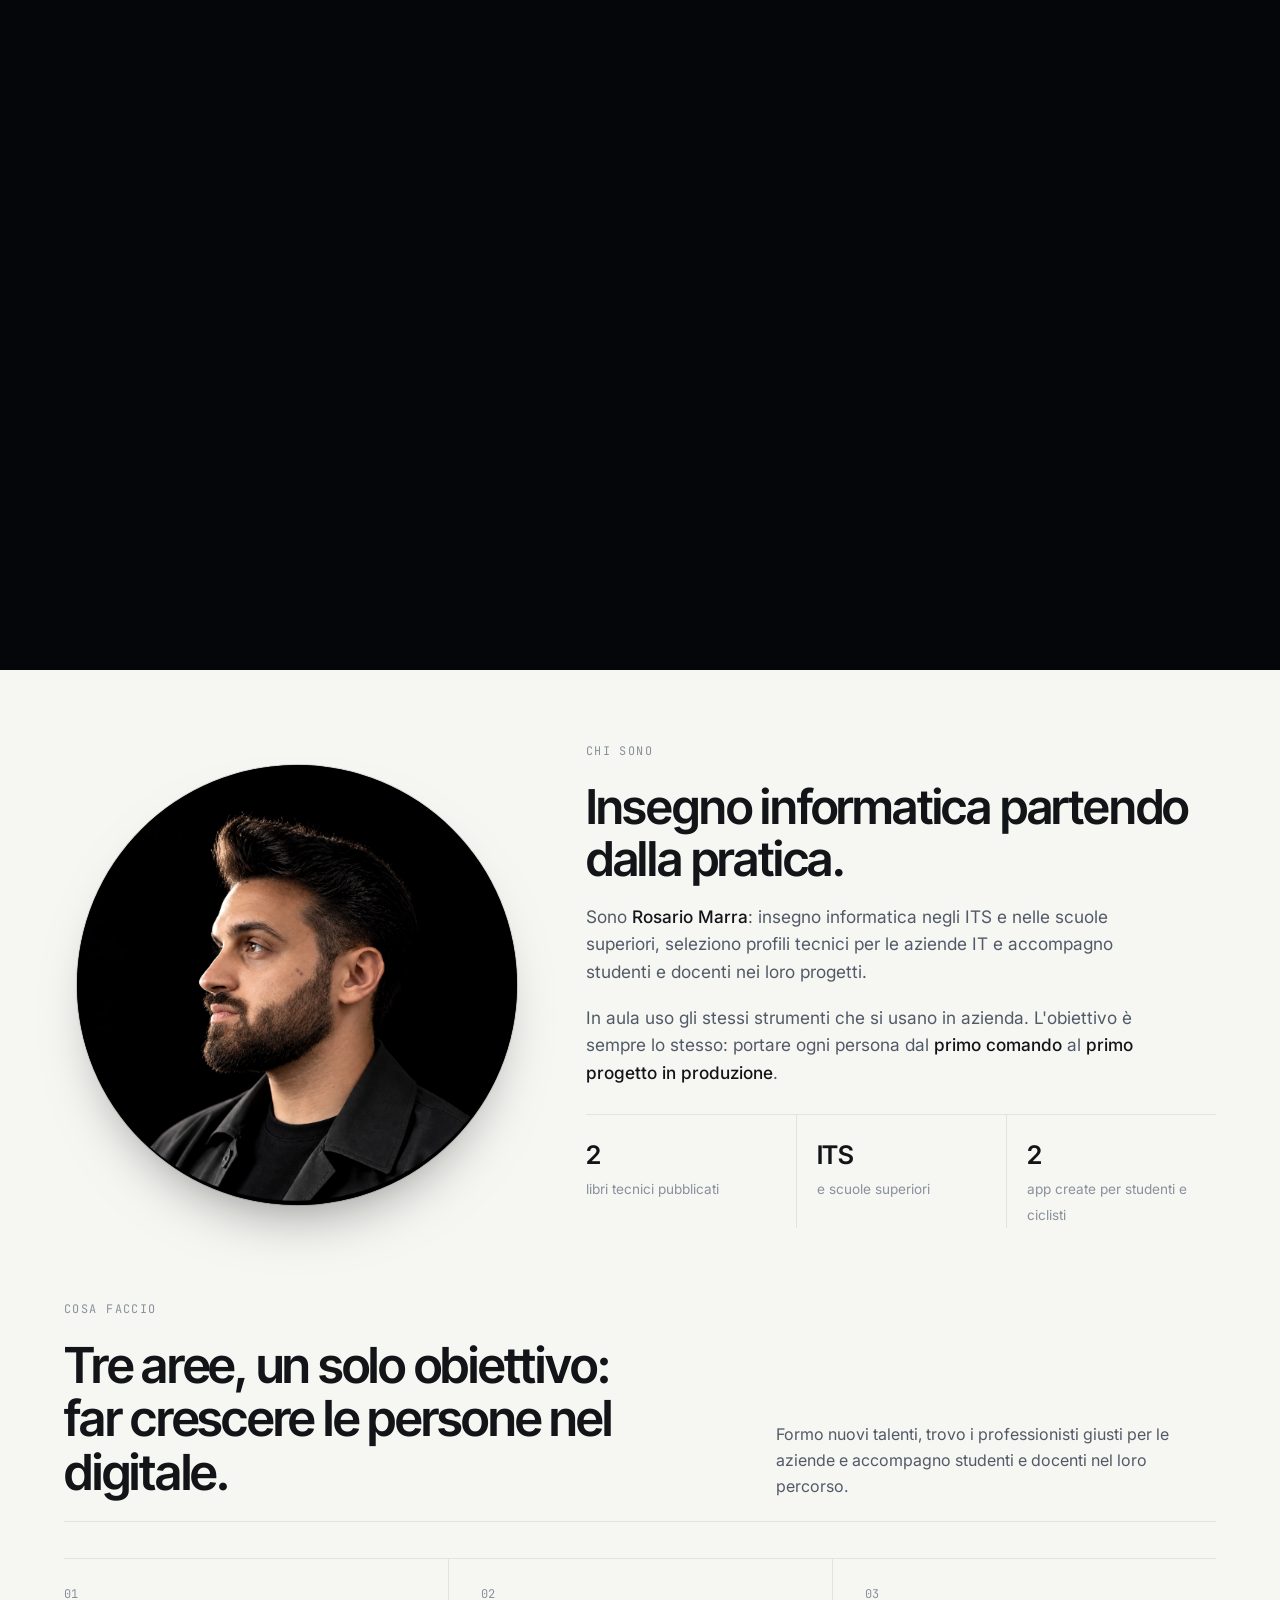
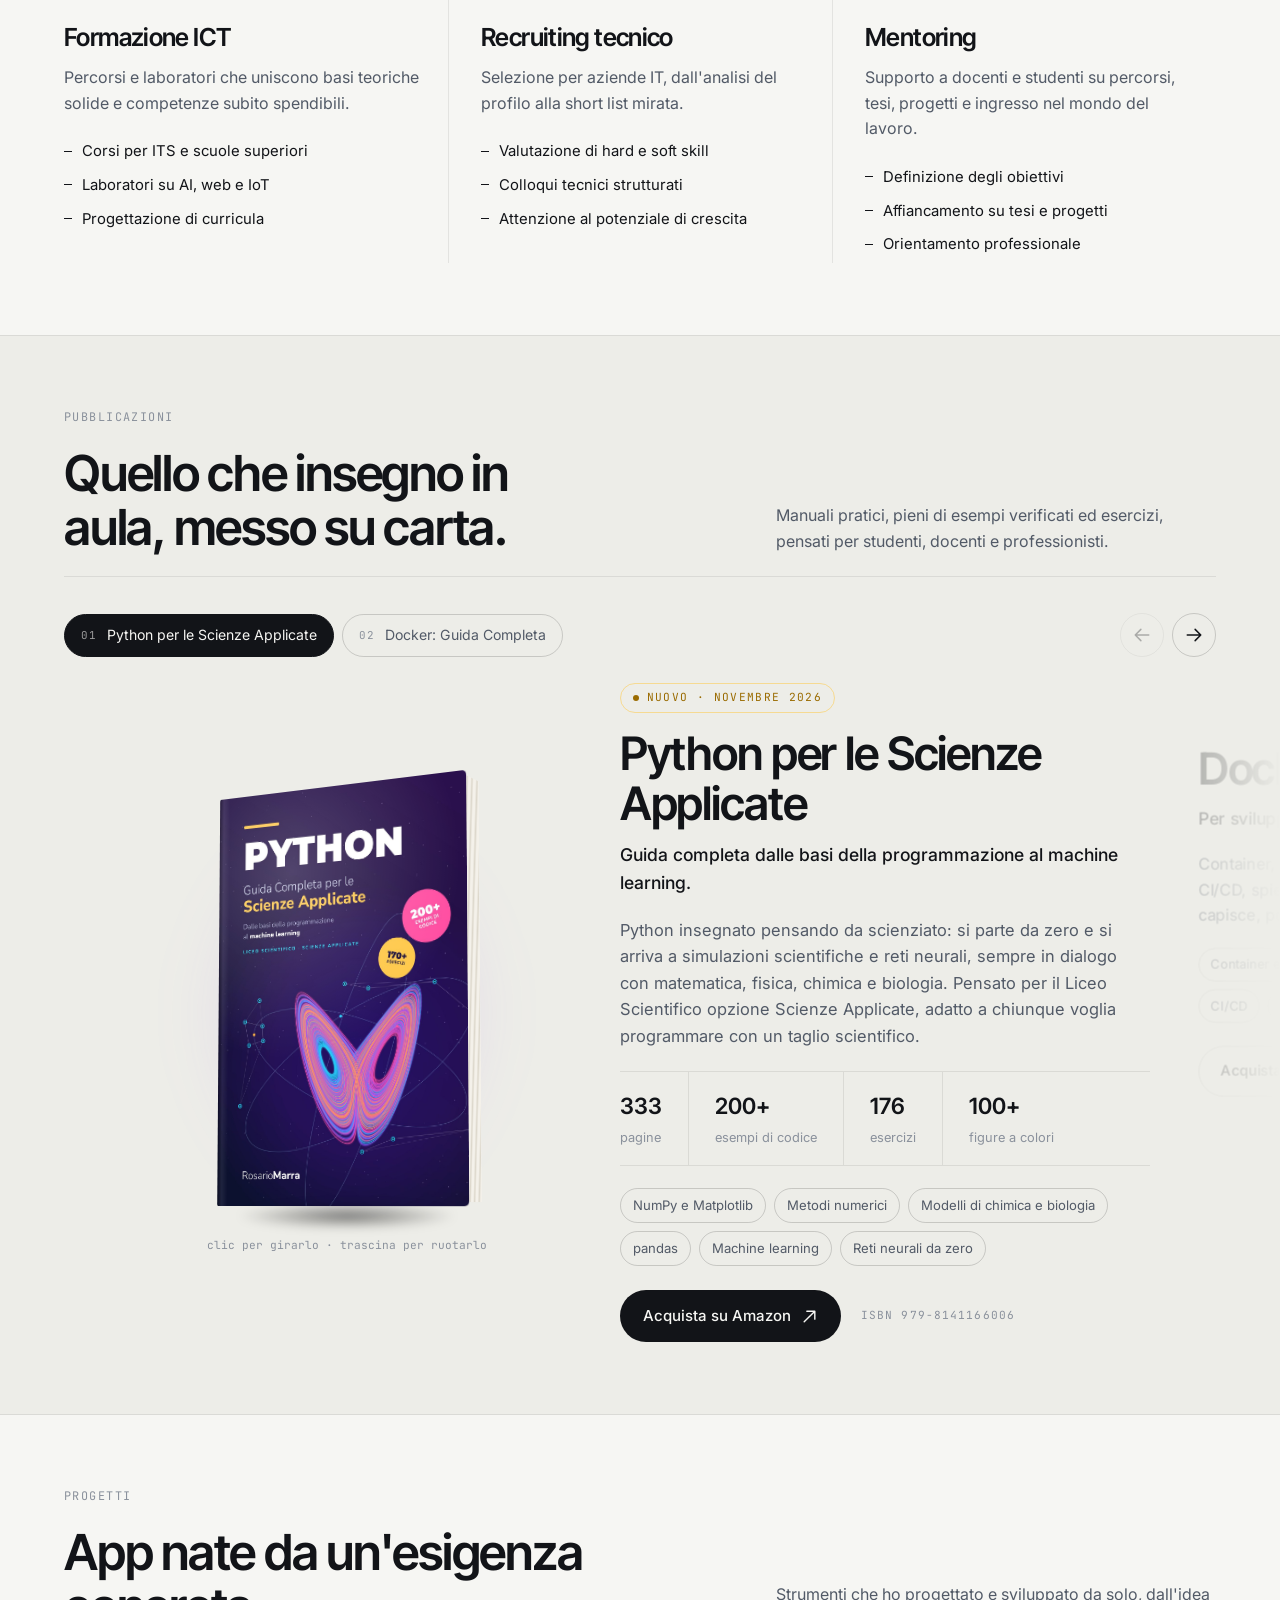
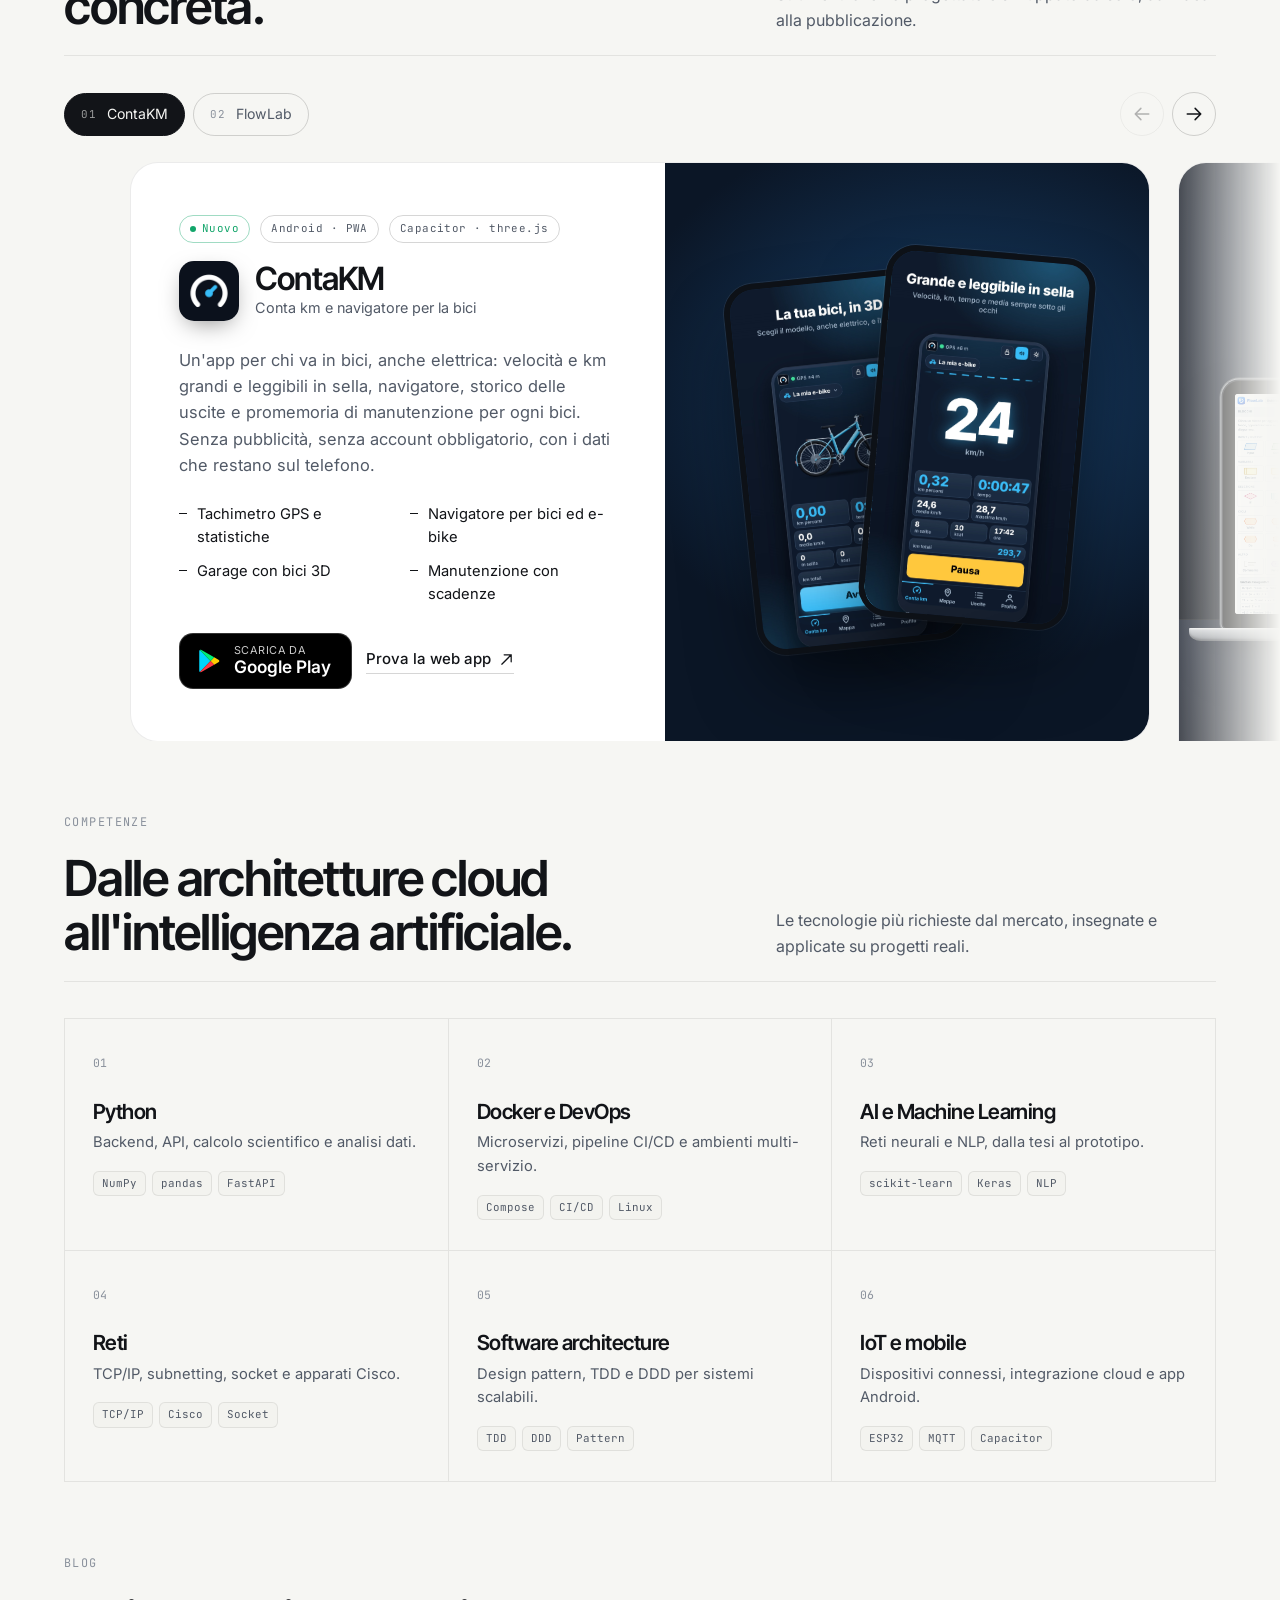
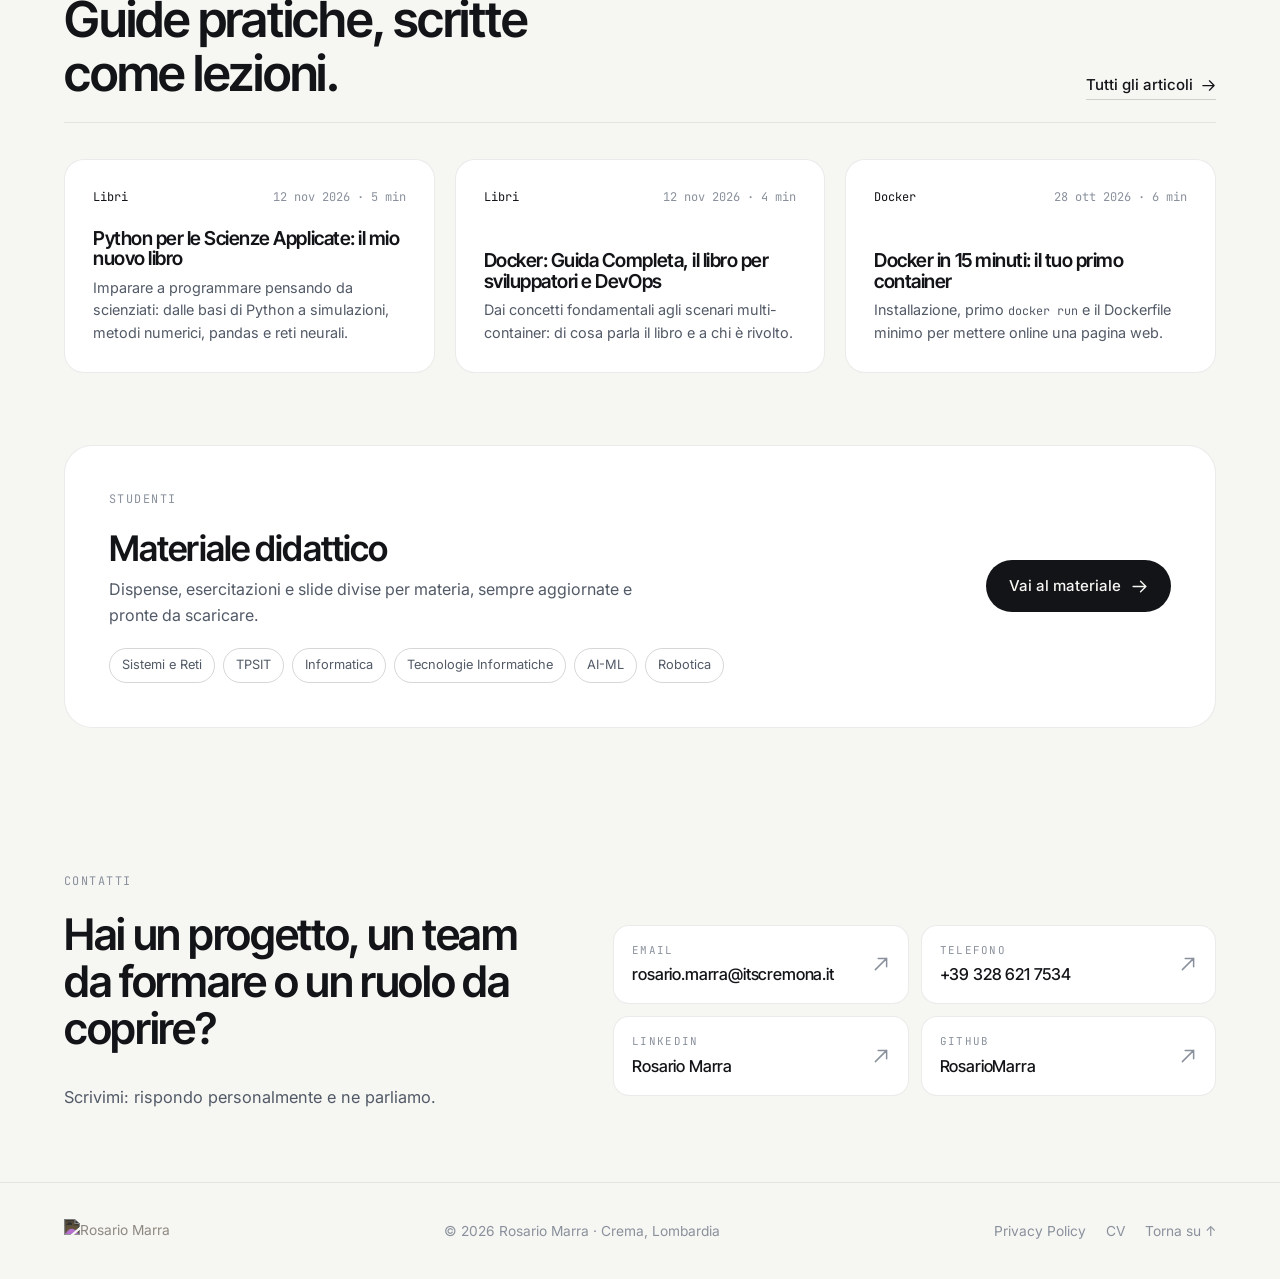
==== commit 265f8c1d: "Home: foto rotonda in tutti i formati, centrata su mobile" ====
--- a/index.html
+++ b/index.html
@@ -232,9 +232,10 @@
 
 /* About */
 .about-grid{display:grid;grid-template-columns:.85fr 1.15fr;gap:56px;align-items:center}
-.portrait{position:relative;aspect-ratio:4/5;border-radius:24px;overflow:hidden;background:var(--card);border:1px solid var(--line)}
-.portrait img{width:100%;height:100%;object-fit:cover;filter:grayscale(.15) contrast(1.03);transition:transform 1.2s var(--ease)}
-.portrait:hover img{transform:scale(1.03)}
+/* La foto è già ritagliata a cerchio: la cornice è rotonda per combaciare */
+.portrait{position:relative;aspect-ratio:1;width:100%;max-width:440px;justify-self:center;border-radius:50%;overflow:hidden;background:#000;box-shadow:0 0 0 1px var(--line-2),0 30px 60px -30px rgba(0,0,0,.5)}
+.portrait img{width:100%;height:100%;object-fit:cover;filter:grayscale(.15) contrast(1.03);transform:scale(1.06);transition:transform 1.2s var(--ease)}
+.portrait:hover img{transform:scale(1.09)}
 .portrait figcaption{position:absolute;left:16px;bottom:16px;right:16px;display:flex;justify-content:space-between;font-family:var(--mono);font-size:.68rem;letter-spacing:.12em;text-transform:uppercase;color:#fff;text-shadow:0 1px 8px rgba(0,0,0,.6)}
 .about-text h2{font-size:clamp(2rem,3.8vw,3rem);margin-bottom:18px}
 .about-text p{color:var(--muted);font-size:1.08rem;margin-bottom:18px;max-width:580px}
@@ -470,7 +471,7 @@
   .proj{gap:0}
   .contact .wrap{grid-template-columns:1fr;gap:16px}
   .contact-list{grid-column:1;grid-row:auto;margin-top:8px}
-  .portrait{max-width:420px}
+  .portrait{max-width:360px;margin:0 auto}
 }
 @media (max-width:860px){
   .nav-links{display:none}
@@ -486,8 +487,7 @@
   .sec-head{margin-bottom:22px;padding-bottom:16px;gap:10px}
   .sec-head h2{font-size:1.75rem}
   .sec-head p{font-size:.95rem}
-  .about-grid{display:block}
-  .portrait{float:left;width:118px;max-width:none;margin:4px 16px 10px 0;border-radius:16px}
+  .portrait{width:min(240px,70%);margin:0 auto 4px}
   .about-text h2{font-size:1.55rem;margin-bottom:12px}
   .about-text p{font-size:.98rem;margin-bottom:12px}
   .facts{clear:both;margin-top:18px}
